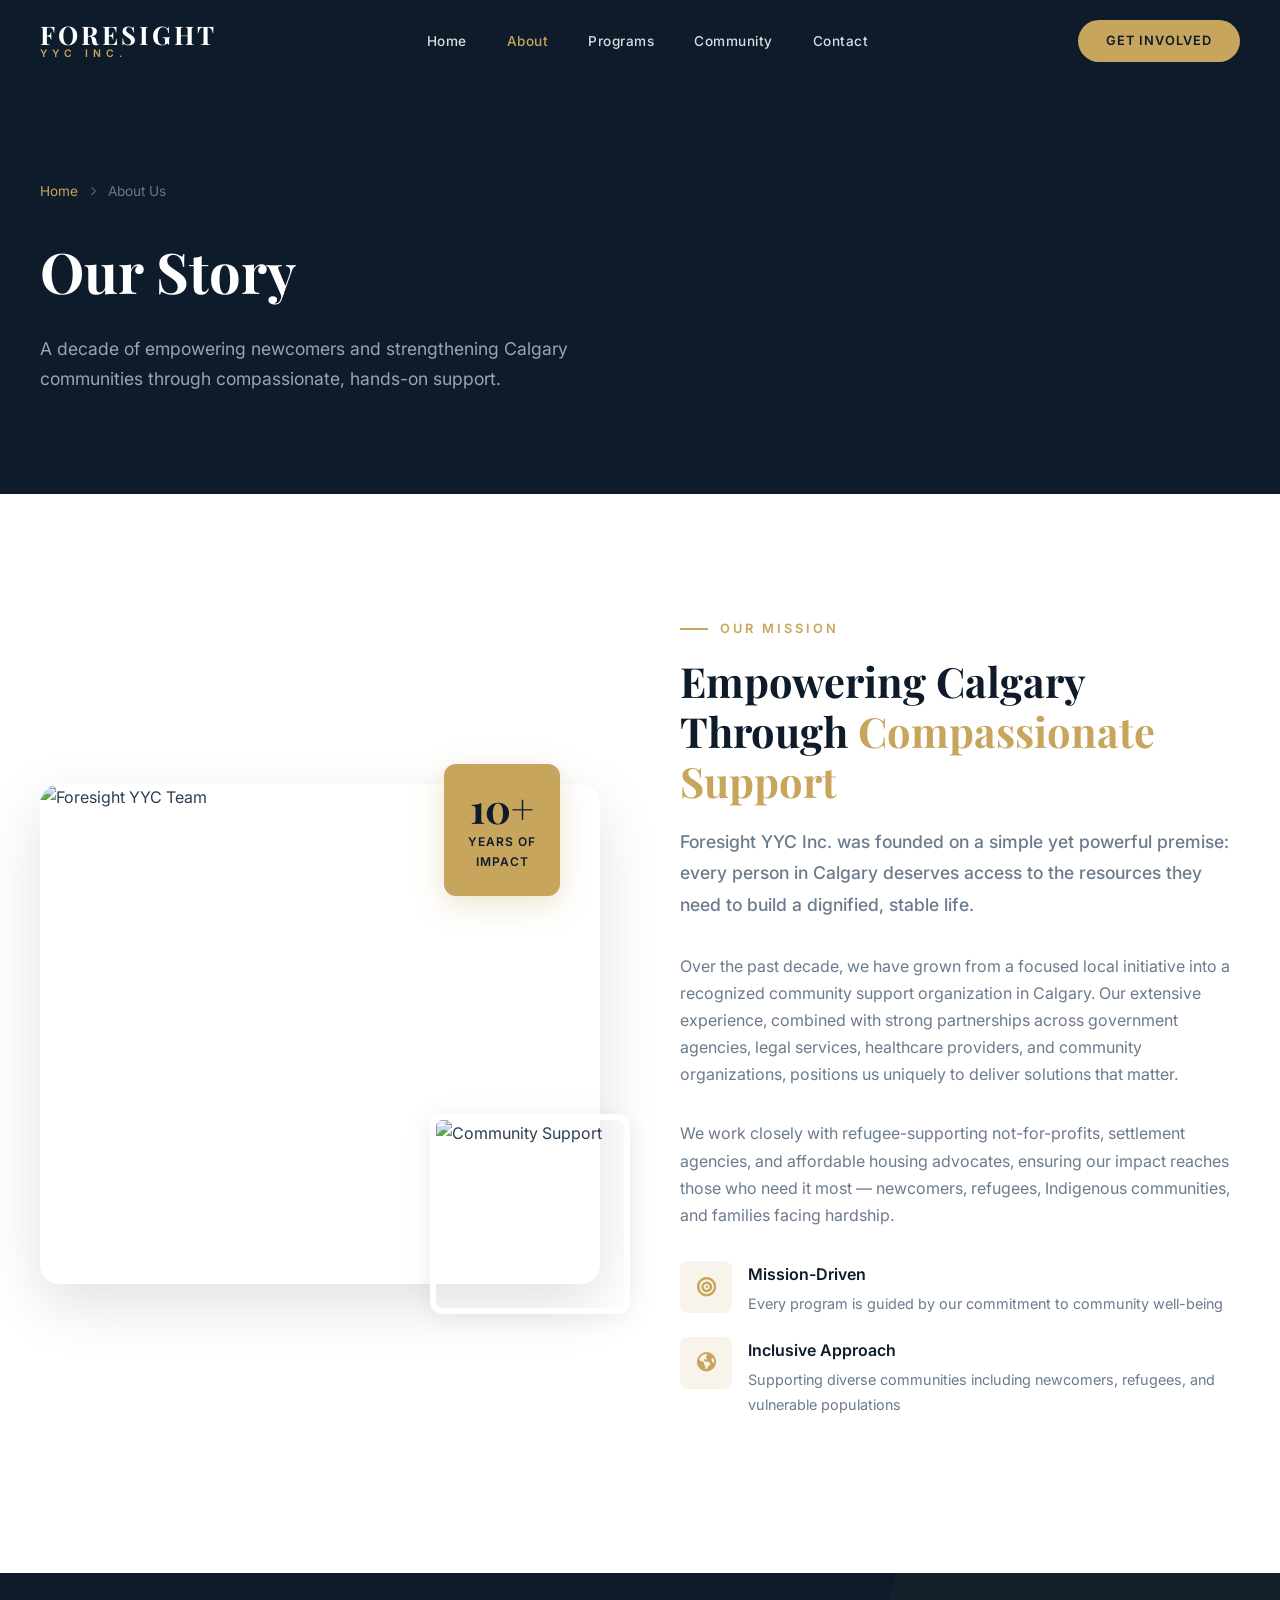
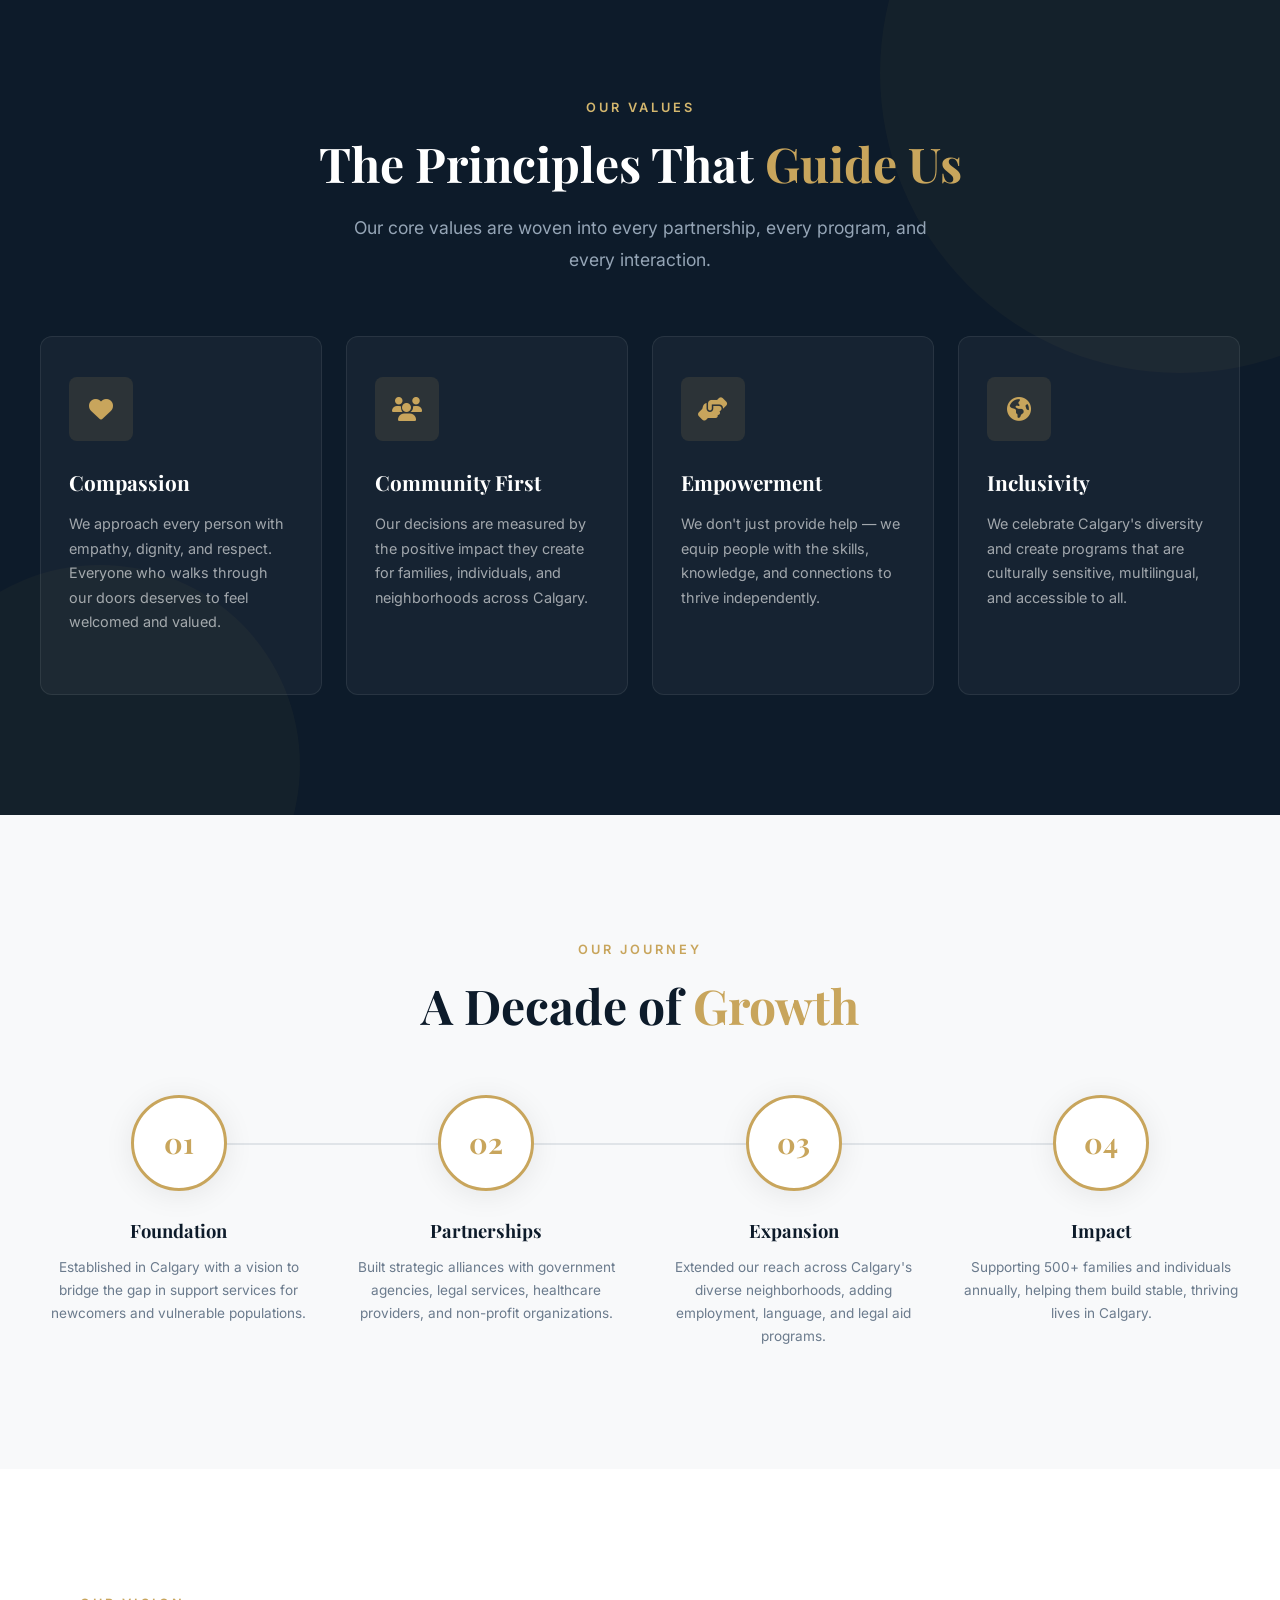
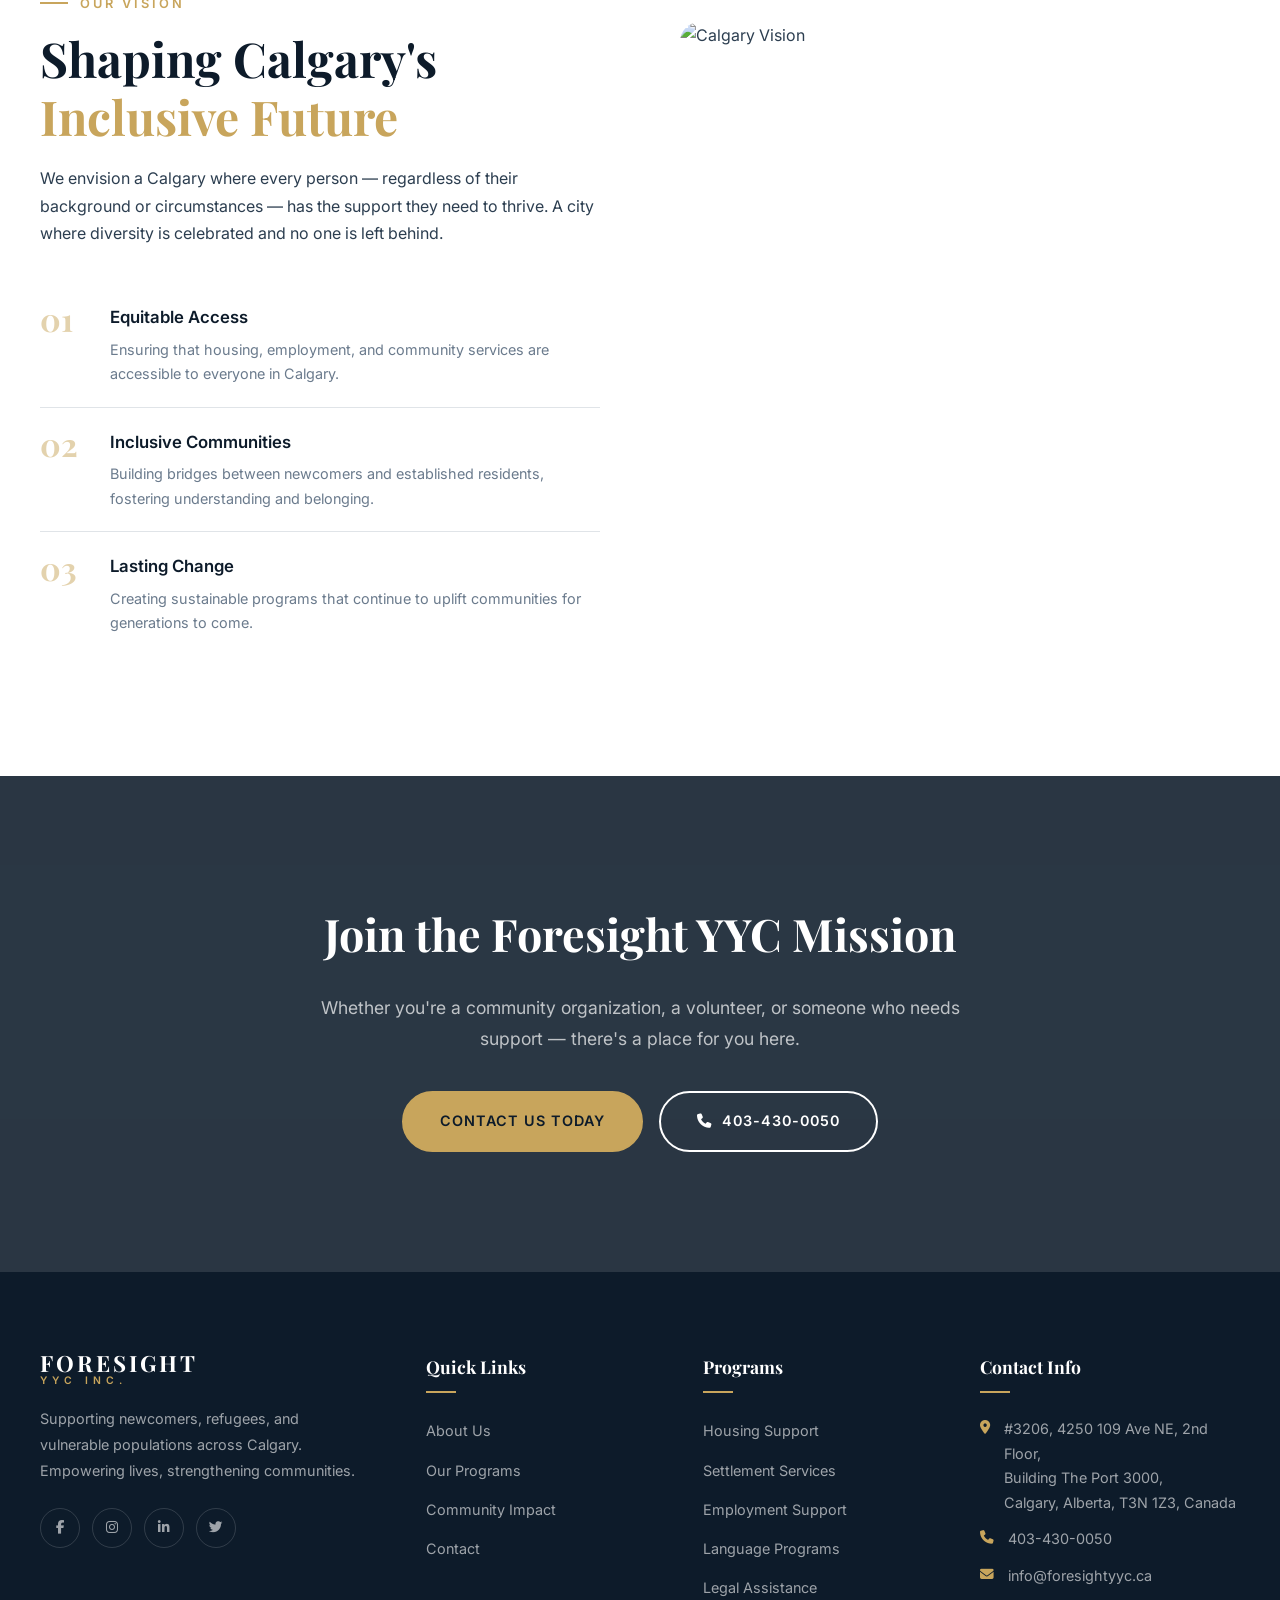
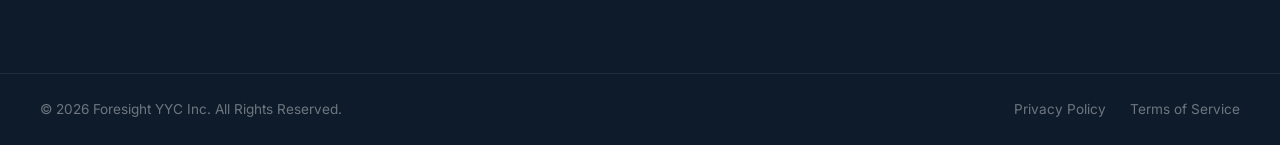
==== about.html @ cfb789c7 "Transform site from real estate to NGO supporting Calgary newcomers - Rewrite all page content to re" ====
<!DOCTYPE html>
<html lang="en">
<head>
    <meta charset="UTF-8">
    <meta name="viewport" content="width=device-width, initial-scale=1.0">
    <title>About Us | Foresight YYC Inc.</title>
    <link rel="stylesheet" href="css/style.css">
    <link rel="stylesheet" href="css/animations.css">
    <link href="https://fonts.googleapis.com/css2?family=Playfair+Display:wght@400;500;600;700&family=Inter:wght@300;400;500;600;700&family=Cormorant+Garamond:wght@400;500;600;700&display=swap" rel="stylesheet">
    <link rel="stylesheet" href="https://cdnjs.cloudflare.com/ajax/libs/font-awesome/6.5.1/css/all.min.css">
    <link rel="stylesheet" href="https://unpkg.com/aos@2.3.1/dist/aos.css">
</head>
<body>
    <div id="preloader">
        <div class="loader">
            <div class="loader-inner">
                <div class="loader-line"></div>
                <div class="loader-line"></div>
                <div class="loader-line"></div>
            </div>
            <span class="loader-text">FORESIGHT YYC</span>
        </div>
    </div>

    <nav class="navbar scrolled" id="navbar">
        <div class="nav-container">
            <a href="index.html" class="nav-logo">
                <span class="logo-text">FORESIGHT</span>
                <span class="logo-sub">YYC INC.</span>
            </a>
            <ul class="nav-menu" id="nav-menu">
                <li><a href="index.html" class="nav-link">Home</a></li>
                <li><a href="about.html" class="nav-link active">About</a></li>
                <li><a href="services.html" class="nav-link">Programs</a></li>
                <li><a href="community.html" class="nav-link">Community</a></li>
                <li><a href="contact.html" class="nav-link">Contact</a></li>
            </ul>
            <a href="contact.html" class="nav-cta">Get Involved</a>
            <div class="hamburger" id="hamburger">
                <span></span>
                <span></span>
                <span></span>
            </div>
        </div>
    </nav>

    <section class="page-header">
        <div class="container">
            <div class="page-header-content">
                <div class="breadcrumb" data-aos="fade-down">
                    <a href="index.html">Home</a>
                    <i class="fas fa-chevron-right"></i>
                    <span>About Us</span>
                </div>
                <h1 data-aos="fade-up">Our Story</h1>
                <p data-aos="fade-up" data-aos-delay="200">A decade of empowering newcomers and strengthening Calgary communities through compassionate, hands-on support.</p>
            </div>
        </div>
    </section>

    <!-- Mission -->
    <section class="section">
        <div class="container">
            <div class="about-grid">
                <div class="about-images" data-aos="fade-right">
                    <div class="about-img-main">
                        <img src="https://images.unsplash.com/photo-1529156069898-49953e39b3ac?w=800&q=80" alt="Foresight YYC Team">
                    </div>
                    <div class="about-img-accent">
                        <img src="https://images.unsplash.com/photo-1573497019940-1c28c88b4f3e?w=400&q=80" alt="Community Support">
                    </div>
                    <div class="about-experience-badge">
                        <span class="exp-number">10+</span>
                        <span class="exp-text">Years of<br>Impact</span>
                    </div>
                </div>
                <div class="about-content" data-aos="fade-left">
                    <span class="section-tag">Our Mission</span>
                    <h2 class="section-title">Empowering Calgary Through <span class="text-accent">Compassionate Support</span></h2>
                    <p class="about-lead">Foresight YYC Inc. was founded on a simple yet powerful premise: every person in Calgary deserves access to the resources they need to build a dignified, stable life.</p>
                    <p>Over the past decade, we have grown from a focused local initiative into a recognized community support organization in Calgary. Our extensive experience, combined with strong partnerships across government agencies, legal services, healthcare providers, and community organizations, positions us uniquely to deliver solutions that matter.</p>
                    <p>We work closely with refugee-supporting not-for-profits, settlement agencies, and affordable housing advocates, ensuring our impact reaches those who need it most — newcomers, refugees, Indigenous communities, and families facing hardship.</p>
                    <div class="about-features">
                        <div class="about-feature">
                            <div class="feature-icon"><i class="fas fa-bullseye"></i></div>
                            <div>
                                <h4>Mission-Driven</h4>
                                <p>Every program is guided by our commitment to community well-being</p>
                            </div>
                        </div>
                        <div class="about-feature">
                            <div class="feature-icon"><i class="fas fa-globe-americas"></i></div>
                            <div>
                                <h4>Inclusive Approach</h4>
                                <p>Supporting diverse communities including newcomers, refugees, and vulnerable populations</p>
                            </div>
                        </div>
                    </div>
                </div>
            </div>
        </div>
    </section>

    <!-- Values -->
    <section class="section dark-section">
        <div class="floating-shapes">
            <div class="shape shape-1"></div>
            <div class="shape shape-2"></div>
        </div>
        <div class="container">
            <div class="section-header center" data-aos="fade-up">
                <span class="section-tag light">Our Values</span>
                <h2 class="section-title light">The Principles That <span class="text-accent">Guide Us</span></h2>
                <p class="section-subtitle light">Our core values are woven into every partnership, every program, and every interaction.</p>
            </div>
            <div class="services-grid">
                <div class="service-card" data-aos="fade-up" data-aos-delay="100">
                    <div class="service-icon"><i class="fas fa-heart"></i></div>
                    <h3>Compassion</h3>
                    <p>We approach every person with empathy, dignity, and respect. Everyone who walks through our doors deserves to feel welcomed and valued.</p>
                </div>
                <div class="service-card" data-aos="fade-up" data-aos-delay="200">
                    <div class="service-icon"><i class="fas fa-users"></i></div>
                    <h3>Community First</h3>
                    <p>Our decisions are measured by the positive impact they create for families, individuals, and neighborhoods across Calgary.</p>
                </div>
                <div class="service-card" data-aos="fade-up" data-aos-delay="300">
                    <div class="service-icon"><i class="fas fa-hands-helping"></i></div>
                    <h3>Empowerment</h3>
                    <p>We don't just provide help — we equip people with the skills, knowledge, and connections to thrive independently.</p>
                </div>
                <div class="service-card" data-aos="fade-up" data-aos-delay="400">
                    <div class="service-icon"><i class="fas fa-globe-americas"></i></div>
                    <h3>Inclusivity</h3>
                    <p>We celebrate Calgary's diversity and create programs that are culturally sensitive, multilingual, and accessible to all.</p>
                </div>
            </div>
        </div>
    </section>

    <!-- Journey -->
    <section class="section" style="background: var(--light);">
        <div class="container">
            <div class="section-header center" data-aos="fade-up">
                <span class="section-tag">Our Journey</span>
                <h2 class="section-title">A Decade of <span class="text-accent">Growth</span></h2>
            </div>
            <div class="process-grid" data-aos="fade-up" data-aos-delay="200">
                <div class="process-step">
                    <div class="process-number">01</div>
                    <h3>Foundation</h3>
                    <p>Established in Calgary with a vision to bridge the gap in support services for newcomers and vulnerable populations.</p>
                </div>
                <div class="process-step">
                    <div class="process-number">02</div>
                    <h3>Partnerships</h3>
                    <p>Built strategic alliances with government agencies, legal services, healthcare providers, and non-profit organizations.</p>
                </div>
                <div class="process-step">
                    <div class="process-number">03</div>
                    <h3>Expansion</h3>
                    <p>Extended our reach across Calgary's diverse neighborhoods, adding employment, language, and legal aid programs.</p>
                </div>
                <div class="process-step">
                    <div class="process-number">04</div>
                    <h3>Impact</h3>
                    <p>Supporting 500+ families and individuals annually, helping them build stable, thriving lives in Calgary.</p>
                </div>
            </div>
        </div>
    </section>

    <!-- Vision -->
    <section class="section">
        <div class="container">
            <div class="why-us-grid">
                <div class="why-us-content" data-aos="fade-right">
                    <span class="section-tag">Our Vision</span>
                    <h2 class="section-title">Shaping Calgary's <span class="text-accent">Inclusive Future</span></h2>
                    <p>We envision a Calgary where every person — regardless of their background or circumstances — has the support they need to thrive. A city where diversity is celebrated and no one is left behind.</p>
                    <div class="why-us-list">
                        <div class="why-item">
                            <div class="why-number">01</div>
                            <div>
                                <h4>Equitable Access</h4>
                                <p>Ensuring that housing, employment, and community services are accessible to everyone in Calgary.</p>
                            </div>
                        </div>
                        <div class="why-item">
                            <div class="why-number">02</div>
                            <div>
                                <h4>Inclusive Communities</h4>
                                <p>Building bridges between newcomers and established residents, fostering understanding and belonging.</p>
                            </div>
                        </div>
                        <div class="why-item">
                            <div class="why-number">03</div>
                            <div>
                                <h4>Lasting Change</h4>
                                <p>Creating sustainable programs that continue to uplift communities for generations to come.</p>
                            </div>
                        </div>
                    </div>
                </div>
                <div class="why-us-image" data-aos="fade-left">
                    <img src="https://images.unsplash.com/photo-1582213782179-e0d53f98f2ca?w=800&q=80" alt="Calgary Vision">
                </div>
            </div>
        </div>
    </section>

    <!-- CTA -->
    <section class="section cta-section" style="background-image: url('https://images.unsplash.com/photo-1559027615-cd4628902d4a?w=1920&q=80')">
        <div class="cta-overlay"></div>
        <div class="container">
            <div class="cta-content" data-aos="zoom-in">
                <h2>Join the Foresight YYC Mission</h2>
                <p>Whether you're a community organization, a volunteer, or someone who needs support — there's a place for you here.</p>
                <div class="cta-buttons">
                    <a href="contact.html" class="btn btn-primary">Contact Us Today</a>
                    <a href="tel:4034300050" class="btn btn-outline light"><i class="fas fa-phone"></i> 403-430-0050</a>
                </div>
            </div>
        </div>
    </section>

    <!-- Footer -->
    <footer class="footer">
        <div class="footer-top">
            <div class="container">
                <div class="footer-grid">
                    <div class="footer-col footer-about">
                        <a href="index.html" class="footer-logo">
                            <span class="logo-text">FORESIGHT</span>
                            <span class="logo-sub">YYC INC.</span>
                        </a>
                        <p>Supporting newcomers, refugees, and vulnerable populations across Calgary. Empowering lives, strengthening communities.</p>
                        <div class="footer-social">
                            <a href="#"><i class="fab fa-facebook-f"></i></a>
                            <a href="#"><i class="fab fa-instagram"></i></a>
                            <a href="#"><i class="fab fa-linkedin-in"></i></a>
                            <a href="#"><i class="fab fa-twitter"></i></a>
                        </div>
                    </div>
                    <div class="footer-col">
                        <h4>Quick Links</h4>
                        <ul>
                            <li><a href="about.html">About Us</a></li>
                            <li><a href="services.html">Our Programs</a></li>
                            <li><a href="community.html">Community Impact</a></li>
                            <li><a href="contact.html">Contact</a></li>
                        </ul>
                    </div>
                    <div class="footer-col">
                        <h4>Programs</h4>
                        <ul>
                            <li><a href="services.html">Housing Support</a></li>
                            <li><a href="services.html">Settlement Services</a></li>
                            <li><a href="services.html">Employment Support</a></li>
                            <li><a href="services.html">Language Programs</a></li>
                            <li><a href="services.html">Legal Assistance</a></li>
                        </ul>
                    </div>
                    <div class="footer-col">
                        <h4>Contact Info</h4>
                        <ul class="footer-contact">
                            <li><i class="fas fa-map-marker-alt"></i><span>#3206, 4250 109 Ave NE, 2nd Floor,<br>Building The Port 3000,<br>Calgary, Alberta, T3N 1Z3, Canada</span></li>
                            <li><i class="fas fa-phone"></i><a href="tel:4034300050">403-430-0050</a></li>
                            <li><i class="fas fa-envelope"></i><a href="mailto:info@foresightyyc.ca">info@foresightyyc.ca</a></li>
                        </ul>
                    </div>
                </div>
            </div>
        </div>
        <div class="footer-bottom">
            <div class="container">
                <div class="footer-bottom-content">
                    <p>&copy; 2026 Foresight YYC Inc. All Rights Reserved.</p>
                    <div class="footer-bottom-links">
                        <a href="#">Privacy Policy</a>
                        <a href="#">Terms of Service</a>
                    </div>
                </div>
            </div>
        </div>
    </footer>

    <button class="back-to-top" id="backToTop"><i class="fas fa-chevron-up"></i></button>
    <script src="https://unpkg.com/aos@2.3.1/dist/aos.js"></script>
    <script src="js/main.js"></script>
</body>
</html>
---- css/style.css ----
/* ========================================
   FORESIGHT YYC INC. — Premium Stylesheet
   ======================================== */

/* --- CSS Variables --- */
:root {
    --primary: #1a3c5e;
    --primary-dark: #0f2a45;
    --primary-light: #2a5a8a;
    --accent: #c8a55c;
    --accent-light: #d4b76e;
    --accent-dark: #b08f44;
    --dark: #0d1b2a;
    --dark-2: #1b2d3e;
    --text: #2c3e50;
    --text-light: #6b7b8d;
    --text-lighter: #95a5b6;
    --light: #f8f9fa;
    --light-2: #eef1f4;
    --white: #ffffff;
    --border: #e0e4e8;
    --shadow: 0 4px 30px rgba(0, 0, 0, 0.08);
    --shadow-lg: 0 20px 60px rgba(0, 0, 0, 0.12);
    --shadow-accent: 0 8px 30px rgba(200, 165, 92, 0.3);
    --radius: 12px;
    --radius-sm: 8px;
    --radius-lg: 20px;
    --transition: all 0.4s cubic-bezier(0.25, 0.46, 0.45, 0.94);
    --font-heading: 'Playfair Display', Georgia, serif;
    --font-body: 'Inter', -apple-system, sans-serif;
    --font-accent: 'Cormorant Garamond', Georgia, serif;
}

/* --- Reset & Base --- */
*, *::before, *::after {
    margin: 0;
    padding: 0;
    box-sizing: border-box;
}

html {
    scroll-behavior: smooth;
    font-size: 16px;
}

body {
    font-family: var(--font-body);
    color: var(--text);
    line-height: 1.7;
    background: var(--white);
    overflow-x: hidden;
    -webkit-font-smoothing: antialiased;
}

a {
    text-decoration: none;
    color: inherit;
    transition: var(--transition);
}

img {
    max-width: 100%;
    height: auto;
    display: block;
}

ul { list-style: none; }

.container {
    max-width: 1240px;
    margin: 0 auto;
    padding: 0 20px;
}

.section {
    padding: 120px 0;
    position: relative;
}

.text-center { text-align: center; }
.mt-60 { margin-top: 60px; }

/* --- Preloader --- */
#preloader {
    position: fixed;
    top: 0;
    left: 0;
    width: 100%;
    height: 100%;
    background: var(--dark);
    z-index: 10000;
    display: flex;
    align-items: center;
    justify-content: center;
    transition: opacity 0.6s ease, visibility 0.6s ease;
}

#preloader.loaded {
    opacity: 0;
    visibility: hidden;
}

.loader {
    text-align: center;
}

.loader-inner {
    display: flex;
    gap: 8px;
    justify-content: center;
    margin-bottom: 24px;
}

.loader-line {
    width: 3px;
    height: 40px;
    background: var(--accent);
    animation: loaderPulse 1s ease-in-out infinite;
}

.loader-line:nth-child(2) { animation-delay: 0.15s; }
.loader-line:nth-child(3) { animation-delay: 0.3s; }

@keyframes loaderPulse {
    0%, 100% { transform: scaleY(0.4); opacity: 0.4; }
    50% { transform: scaleY(1); opacity: 1; }
}

.loader-text {
    display: block;
    color: var(--white);
    font-family: var(--font-heading);
    font-size: 1.2rem;
    letter-spacing: 6px;
    opacity: 0.8;
}

/* --- Typography --- */
.section-tag {
    display: inline-block;
    font-size: 0.8rem;
    font-weight: 600;
    letter-spacing: 3px;
    text-transform: uppercase;
    color: var(--accent);
    margin-bottom: 16px;
    position: relative;
    padding-left: 40px;
}

.section-tag::before {
    content: '';
    position: absolute;
    left: 0;
    top: 50%;
    width: 28px;
    height: 2px;
    background: var(--accent);
    transform: translateY(-50%);
}

.section-tag.light { color: var(--accent-light); }
.section-tag.light::before { background: var(--accent-light); }

.section-title {
    font-family: var(--font-heading);
    font-size: 3rem;
    font-weight: 700;
    line-height: 1.2;
    color: var(--dark);
    margin-bottom: 20px;
}

.section-title.light { color: var(--white); }

.text-accent {
    color: var(--accent);
}

.section-subtitle {
    font-size: 1.1rem;
    color: var(--text-light);
    max-width: 600px;
    line-height: 1.8;
}

.section-subtitle.light { color: var(--text-lighter); }

.section-header.center {
    text-align: center;
    margin-bottom: 60px;
}

.section-header.center .section-subtitle {
    margin: 0 auto;
}

.section-header.center .section-tag {
    padding-left: 0;
}

.section-header.center .section-tag::before {
    display: none;
}

/* --- Buttons --- */
.btn {
    display: inline-flex;
    align-items: center;
    gap: 10px;
    padding: 16px 36px;
    font-family: var(--font-body);
    font-size: 0.9rem;
    font-weight: 600;
    letter-spacing: 1px;
    text-transform: uppercase;
    border: 2px solid transparent;
    border-radius: 50px;
    cursor: pointer;
    transition: var(--transition);
    position: relative;
    overflow: hidden;
}

.btn-primary {
    background: var(--accent);
    color: var(--dark);
    border-color: var(--accent);
}

.btn-primary:hover {
    background: var(--accent-dark);
    border-color: var(--accent-dark);
    transform: translateY(-2px);
    box-shadow: var(--shadow-accent);
}

.btn-outline {
    background: transparent;
    color: var(--dark);
    border-color: var(--dark);
}

.btn-outline:hover {
    background: var(--dark);
    color: var(--white);
    transform: translateY(-2px);
}

.btn-outline.light {
    color: var(--white);
    border-color: var(--white);
}

.btn-outline.light:hover {
    background: var(--white);
    color: var(--dark);
}

.btn-small {
    padding: 10px 24px;
    font-size: 0.8rem;
}

/* --- Navbar --- */
.navbar {
    position: fixed;
    top: 0;
    left: 0;
    width: 100%;
    z-index: 1000;
    padding: 20px 0;
    transition: var(--transition);
}

.navbar.scrolled {
    background: rgba(255, 255, 255, 0.97);
    backdrop-filter: blur(20px);
    padding: 12px 0;
    box-shadow: 0 2px 40px rgba(0, 0, 0, 0.06);
}

.nav-container {
    max-width: 1240px;
    margin: 0 auto;
    padding: 0 20px;
    display: flex;
    align-items: center;
    justify-content: space-between;
}

.nav-logo {
    display: flex;
    flex-direction: column;
    line-height: 1;
}

.logo-text {
    font-family: var(--font-heading);
    font-size: 1.6rem;
    font-weight: 700;
    color: var(--white);
    letter-spacing: 3px;
    transition: var(--transition);
}

.logo-sub {
    font-family: var(--font-body);
    font-size: 0.65rem;
    font-weight: 600;
    letter-spacing: 5px;
    color: var(--accent);
    margin-top: 2px;
}

.navbar.scrolled .logo-text {
    color: var(--dark);
}

.nav-menu {
    display: flex;
    gap: 8px;
}

.nav-link {
    font-size: 0.85rem;
    font-weight: 500;
    color: rgba(255, 255, 255, 0.85);
    padding: 8px 16px;
    border-radius: 6px;
    transition: var(--transition);
    letter-spacing: 0.5px;
}

.nav-link:hover,
.nav-link.active {
    color: var(--accent);
}

.navbar.scrolled .nav-link {
    color: var(--text);
}

.navbar.scrolled .nav-link:hover,
.navbar.scrolled .nav-link.active {
    color: var(--accent);
}

.nav-cta {
    padding: 10px 28px;
    background: var(--accent);
    color: var(--dark);
    font-size: 0.8rem;
    font-weight: 600;
    letter-spacing: 1px;
    text-transform: uppercase;
    border-radius: 50px;
    transition: var(--transition);
}

.nav-cta:hover {
    background: var(--accent-dark);
    transform: translateY(-2px);
    box-shadow: var(--shadow-accent);
}

.hamburger {
    display: none;
    flex-direction: column;
    gap: 6px;
    cursor: pointer;
    padding: 4px;
}

.hamburger span {
    width: 28px;
    height: 2px;
    background: var(--white);
    transition: var(--transition);
}

.navbar.scrolled .hamburger span {
    background: var(--dark);
}

.hamburger.active span:nth-child(1) {
    transform: rotate(45deg) translate(6px, 6px);
}

.hamburger.active span:nth-child(2) {
    opacity: 0;
}

.hamburger.active span:nth-child(3) {
    transform: rotate(-45deg) translate(6px, -6px);
}

/* --- Hero --- */
.hero {
    position: relative;
    height: 100vh;
    min-height: 700px;
    display: flex;
    align-items: center;
    overflow: hidden;
}

.hero-slider {
    position: absolute;
    top: 0;
    left: 0;
    width: 100%;
    height: 100%;
}

.hero-slide {
    position: absolute;
    top: 0;
    left: 0;
    width: 100%;
    height: 100%;
    background-size: cover;
    background-position: center;
    opacity: 0;
    transition: opacity 1.2s ease;
    transform: scale(1.05);
}

.hero-slide.active {
    opacity: 1;
    animation: heroZoom 8s ease forwards;
}

@keyframes heroZoom {
    from { transform: scale(1.05); }
    to { transform: scale(1); }
}

.hero-overlay {
    position: absolute;
    top: 0;
    left: 0;
    width: 100%;
    height: 100%;
    background: linear-gradient(
        135deg,
        rgba(13, 27, 42, 0.85) 0%,
        rgba(26, 60, 94, 0.7) 50%,
        rgba(13, 27, 42, 0.8) 100%
    );
}

.hero-content {
    position: relative;
    z-index: 10;
    max-width: 1240px;
    margin: 0 auto;
    padding: 0 20px;
    padding-top: 80px;
    width: 100%;
}

.hero-badge {
    display: inline-block;
    padding: 8px 24px;
    border: 1px solid rgba(200, 165, 92, 0.4);
    border-radius: 50px;
    color: var(--accent);
    font-size: 0.8rem;
    font-weight: 500;
    letter-spacing: 2px;
    text-transform: uppercase;
    margin-bottom: 28px;
    backdrop-filter: blur(10px);
    background: rgba(200, 165, 92, 0.08);
    max-width: 100%;
    box-sizing: border-box;
    text-align: center;
    line-height: 1.6;
}

.hero h1 {
    font-family: var(--font-heading);
    font-size: 4.5rem;
    font-weight: 700;
    color: var(--white);
    line-height: 1.1;
    margin-bottom: 24px;
    max-width: 700px;
}

.hero-subtitle {
    font-size: 1.15rem;
    color: rgba(255, 255, 255, 0.75);
    max-width: 580px;
    line-height: 1.8;
    margin-bottom: 40px;
}

.hero-cta {
    display: flex;
    gap: 16px;
    margin-bottom: 60px;
}

.hero-stats {
    display: flex;
    gap: 40px;
    align-items: center;
    padding-top: 40px;
    border-top: 1px solid rgba(255, 255, 255, 0.1);
}

.stat-item {
    text-align: left;
}

.stat-number {
    font-family: var(--font-heading);
    font-size: 2.8rem;
    font-weight: 700;
    color: var(--accent);
    line-height: 1;
}

.stat-suffix {
    font-family: var(--font-heading);
    font-size: 2rem;
    color: var(--accent);
}

.stat-label {
    display: block;
    font-size: 0.8rem;
    color: rgba(255, 255, 255, 0.6);
    text-transform: uppercase;
    letter-spacing: 1.5px;
    margin-top: 8px;
}

.stat-divider {
    width: 1px;
    height: 50px;
    background: rgba(255, 255, 255, 0.15);
}

.hero-scroll {
    position: absolute;
    bottom: 40px;
    left: 50%;
    transform: translateX(-50%);
    z-index: 10;
    text-align: center;
    color: rgba(255, 255, 255, 0.5);
    font-size: 0.7rem;
    letter-spacing: 3px;
    text-transform: uppercase;
}

.scroll-line {
    width: 1px;
    height: 40px;
    background: rgba(255, 255, 255, 0.3);
    margin: 12px auto 0;
    position: relative;
    overflow: hidden;
}

.scroll-line::after {
    content: '';
    position: absolute;
    top: -100%;
    left: 0;
    width: 100%;
    height: 100%;
    background: var(--accent);
    animation: scrollDown 2s ease-in-out infinite;
}

@keyframes scrollDown {
    0% { top: -100%; }
    100% { top: 100%; }
}

.slider-controls {
    position: absolute;
    bottom: 40px;
    right: 40px;
    z-index: 10;
    display: flex;
    align-items: center;
    gap: 16px;
}

.slider-btn {
    width: 44px;
    height: 44px;
    border-radius: 50%;
    border: 1px solid rgba(255, 255, 255, 0.3);
    background: rgba(255, 255, 255, 0.05);
    color: var(--white);
    cursor: pointer;
    display: flex;
    align-items: center;
    justify-content: center;
    transition: var(--transition);
    font-size: 0.9rem;
    backdrop-filter: blur(10px);
}

.slider-btn:hover {
    background: var(--accent);
    border-color: var(--accent);
    color: var(--dark);
}

.slider-dots {
    display: flex;
    gap: 8px;
}

.slider-dot {
    width: 8px;
    height: 8px;
    border-radius: 50%;
    background: rgba(255, 255, 255, 0.3);
    cursor: pointer;
    transition: var(--transition);
}

.slider-dot.active {
    background: var(--accent);
    width: 28px;
    border-radius: 4px;
}

/* --- About Preview --- */
.about-preview {
    background: var(--light);
}

.about-grid {
    display: grid;
    grid-template-columns: 1fr 1fr;
    gap: 80px;
    align-items: center;
}

.about-images {
    position: relative;
}

.about-img-main {
    border-radius: var(--radius-lg);
    position: relative;
    overflow: hidden;
    box-shadow: var(--shadow-lg);
}

.about-img-main img {
    width: 100%;
    height: 500px;
    object-fit: cover;
    transition: transform 0.8s ease;
}

.about-img-main:hover img {
    transform: scale(1.03);
}

.about-img-accent {
    position: absolute;
    bottom: -30px;
    right: -30px;
    width: 200px;
    height: 200px;
    border-radius: var(--radius);
    overflow: hidden;
    border: 6px solid var(--white);
    box-shadow: var(--shadow);
}

.about-img-accent img {
    width: 100%;
    height: 100%;
    object-fit: cover;
}

.about-experience-badge {
    position: absolute;
    top: -20px;
    right: 40px;
    background: var(--accent);
    color: var(--dark);
    padding: 24px;
    border-radius: var(--radius);
    text-align: center;
    box-shadow: var(--shadow-accent);
}

.exp-number {
    display: block;
    font-family: var(--font-heading);
    font-size: 2.5rem;
    font-weight: 700;
    line-height: 1;
}

.exp-text {
    display: block;
    font-size: 0.75rem;
    font-weight: 600;
    text-transform: uppercase;
    letter-spacing: 1px;
    margin-top: 4px;
}

.about-content .section-title {
    font-size: 2.6rem;
}

.about-lead {
    font-size: 1.1rem;
    color: var(--text);
    margin-bottom: 16px;
    line-height: 1.8;
    font-weight: 500;
}

.about-content p {
    color: var(--text-light);
    margin-bottom: 32px;
}

.about-features {
    display: flex;
    flex-direction: column;
    gap: 20px;
    margin-bottom: 36px;
}

.about-feature {
    display: flex;
    gap: 16px;
    align-items: flex-start;
}

.feature-icon {
    width: 52px;
    height: 52px;
    border-radius: var(--radius-sm);
    background: rgba(200, 165, 92, 0.12);
    color: var(--accent);
    display: flex;
    align-items: center;
    justify-content: center;
    font-size: 1.2rem;
    flex-shrink: 0;
}

.about-feature h4 {
    font-size: 1rem;
    font-weight: 600;
    color: var(--dark);
    margin-bottom: 4px;
}

.about-feature p {
    font-size: 0.9rem;
    margin-bottom: 0 !important;
}

/* --- Dark Section --- */
.dark-section {
    background: var(--dark);
    position: relative;
    overflow: hidden;
}

.floating-shapes {
    position: absolute;
    top: 0;
    left: 0;
    width: 100%;
    height: 100%;
    pointer-events: none;
}

.shape {
    position: absolute;
    border-radius: 50%;
    opacity: 0.04;
    background: var(--accent);
}

.shape-1 { width: 600px; height: 600px; top: -200px; right: -200px; }
.shape-2 { width: 400px; height: 400px; bottom: -150px; left: -100px; }
.shape-3 { width: 200px; height: 200px; top: 40%; left: 60%; }

/* --- Services --- */
.services-grid {
    display: grid;
    grid-template-columns: repeat(4, 1fr);
    gap: 24px;
}

.service-card {
    background: rgba(255, 255, 255, 0.04);
    border: 1px solid rgba(255, 255, 255, 0.08);
    border-radius: var(--radius);
    padding: 40px 28px;
    transition: var(--transition);
    position: relative;
    overflow: hidden;
}

.service-card::before {
    content: '';
    position: absolute;
    top: 0;
    left: 0;
    width: 100%;
    height: 3px;
    background: var(--accent);
    transform: scaleX(0);
    transition: transform 0.5s ease;
}

.service-card:hover {
    background: rgba(255, 255, 255, 0.08);
    transform: translateY(-8px);
    border-color: rgba(200, 165, 92, 0.2);
}

.service-card:hover::before {
    transform: scaleX(1);
}

.service-icon {
    width: 64px;
    height: 64px;
    border-radius: var(--radius-sm);
    background: rgba(200, 165, 92, 0.12);
    color: var(--accent);
    display: flex;
    align-items: center;
    justify-content: center;
    font-size: 1.5rem;
    margin-bottom: 24px;
}

.service-card h3 {
    font-family: var(--font-heading);
    font-size: 1.3rem;
    color: var(--white);
    margin-bottom: 12px;
}

.service-card p {
    font-size: 0.9rem;
    color: rgba(255, 255, 255, 0.6);
    line-height: 1.7;
    margin-bottom: 20px;
}

.service-link {
    font-size: 0.85rem;
    font-weight: 600;
    color: var(--accent);
    letter-spacing: 0.5px;
    display: inline-flex;
    align-items: center;
    gap: 8px;
}

.service-link:hover {
    color: var(--accent-light);
    gap: 12px;
}

/* --- Properties --- */
.properties-grid {
    display: grid;
    grid-template-columns: repeat(3, 1fr);
    gap: 30px;
}

.property-card {
    background: var(--white);
    border-radius: var(--radius);
    overflow: hidden;
    box-shadow: var(--shadow);
    transition: var(--transition);
}

.property-card:hover {
    transform: translateY(-8px);
    box-shadow: var(--shadow-lg);
}

.property-image {
    position: relative;
    height: 280px;
    overflow: hidden;
}

.property-image img {
    width: 100%;
    height: 100%;
    object-fit: cover;
    transition: transform 0.6s ease;
}

.property-card:hover .property-image img {
    transform: scale(1.08);
}

.property-badge {
    position: absolute;
    top: 16px;
    left: 16px;
    padding: 6px 16px;
    background: var(--accent);
    color: var(--dark);
    font-size: 0.7rem;
    font-weight: 700;
    letter-spacing: 1px;
    text-transform: uppercase;
    border-radius: 50px;
}

.property-badge.sale {
    background: var(--primary);
    color: var(--white);
}

.property-overlay {
    position: absolute;
    top: 0;
    left: 0;
    width: 100%;
    height: 100%;
    background: rgba(13, 27, 42, 0.5);
    display: flex;
    align-items: center;
    justify-content: center;
    opacity: 0;
    transition: var(--transition);
}

.property-card:hover .property-overlay {
    opacity: 1;
}

.property-info {
    padding: 28px;
}

.property-location {
    font-size: 0.8rem;
    color: var(--text-light);
    margin-bottom: 8px;
    display: flex;
    align-items: center;
    gap: 6px;
}

.property-location i {
    color: var(--accent);
    font-size: 0.75rem;
}

.property-info h3 {
    font-family: var(--font-heading);
    font-size: 1.3rem;
    color: var(--dark);
    margin-bottom: 8px;
}

.property-price {
    font-size: 1.1rem;
    font-weight: 700;
    color: var(--primary);
    margin-bottom: 16px;
}

.property-features {
    display: flex;
    gap: 16px;
    padding-top: 16px;
    border-top: 1px solid var(--border);
}

.property-features span {
    font-size: 0.8rem;
    color: var(--text-light);
    display: flex;
    align-items: center;
    gap: 6px;
}

.property-features i {
    color: var(--accent);
    font-size: 0.75rem;
}

/* --- Why Us --- */
.why-us-grid {
    display: grid;
    grid-template-columns: 1fr 1fr;
    gap: 80px;
    align-items: center;
}

.why-us-list {
    margin-top: 36px;
}

.why-item {
    display: flex;
    gap: 20px;
    align-items: flex-start;
    padding: 20px 0;
    border-bottom: 1px solid var(--border);
}

.why-item:last-child {
    border-bottom: none;
}

.why-number {
    font-family: var(--font-heading);
    font-size: 2rem;
    font-weight: 700;
    color: var(--accent);
    opacity: 0.5;
    line-height: 1;
    min-width: 50px;
}

.why-item h4 {
    font-size: 1.05rem;
    font-weight: 600;
    color: var(--dark);
    margin-bottom: 6px;
}

.why-item p {
    font-size: 0.9rem;
    color: var(--text-light);
}

.why-us-image {
    position: relative;
}

.why-us-image > img {
    width: 100%;
    height: 600px;
    object-fit: cover;
    border-radius: var(--radius-lg);
}

.why-us-cta-card {
    position: absolute;
    bottom: -40px;
    left: -40px;
    background: var(--primary);
    color: var(--white);
    padding: 36px;
    border-radius: var(--radius);
    max-width: 320px;
    box-shadow: var(--shadow-lg);
}

.why-us-cta-card h3 {
    font-family: var(--font-heading);
    font-size: 1.3rem;
    margin-bottom: 12px;
}

.why-us-cta-card p {
    font-size: 0.9rem;
    color: rgba(255, 255, 255, 0.7);
    margin-bottom: 20px;
}

/* --- Testimonials --- */
.testimonial-slider {
    position: relative;
    overflow: hidden;
}

.testimonial-track {
    display: flex;
    gap: 30px;
    transition: transform 0.6s ease;
}

.testimonial-card {
    min-width: calc(33.333% - 20px);
    flex-shrink: 0;
    background: rgba(255, 255, 255, 0.05);
    border: 1px solid rgba(255, 255, 255, 0.08);
    border-radius: var(--radius);
    padding: 40px;
}

.testimonial-stars {
    display: flex;
    gap: 4px;
    color: var(--accent);
    margin-bottom: 20px;
    font-size: 0.9rem;
}

.testimonial-card > p {
    font-size: 1rem;
    color: rgba(255, 255, 255, 0.75);
    line-height: 1.8;
    margin-bottom: 28px;
    font-style: italic;
    font-family: var(--font-accent);
    font-size: 1.1rem;
}

.testimonial-author {
    display: flex;
    align-items: center;
    gap: 14px;
}

.author-avatar {
    width: 48px;
    height: 48px;
    border-radius: 50%;
    background: var(--accent);
    color: var(--dark);
    display: flex;
    align-items: center;
    justify-content: center;
    font-weight: 700;
    font-size: 0.85rem;
}

.testimonial-author h4 {
    color: var(--white);
    font-size: 0.95rem;
    font-weight: 600;
}

.testimonial-author span {
    font-size: 0.8rem;
    color: rgba(255, 255, 255, 0.5);
}

.testimonial-nav {
    display: flex;
    justify-content: center;
    gap: 12px;
    margin-top: 40px;
}

.test-nav-btn {
    width: 48px;
    height: 48px;
    border-radius: 50%;
    border: 1px solid rgba(255, 255, 255, 0.2);
    background: transparent;
    color: var(--white);
    cursor: pointer;
    display: flex;
    align-items: center;
    justify-content: center;
    transition: var(--transition);
}

.test-nav-btn:hover {
    background: var(--accent);
    border-color: var(--accent);
    color: var(--dark);
}

/* --- Partners --- */
.partners-grid {
    display: grid;
    grid-template-columns: repeat(6, 1fr);
    gap: 24px;
}

.partner-item {
    text-align: center;
    padding: 40px 20px;
    background: var(--light);
    border-radius: var(--radius);
    transition: var(--transition);
}

.partner-item:hover {
    background: var(--white);
    box-shadow: var(--shadow);
    transform: translateY(-4px);
}

.partner-item i {
    font-size: 2rem;
    color: var(--primary);
    margin-bottom: 12px;
    display: block;
}

.partner-item span {
    font-size: 0.8rem;
    font-weight: 600;
    color: var(--text);
    letter-spacing: 0.5px;
}

/* --- CTA Section --- */
.cta-section {
    background-size: cover;
    background-position: center;
    background-attachment: fixed;
    position: relative;
}

.cta-overlay {
    position: absolute;
    top: 0;
    left: 0;
    width: 100%;
    height: 100%;
    background: rgba(13, 27, 42, 0.88);
}

.cta-content {
    position: relative;
    text-align: center;
    max-width: 700px;
    margin: 0 auto;
}

.cta-content h2 {
    font-family: var(--font-heading);
    font-size: 2.8rem;
    color: var(--white);
    margin-bottom: 20px;
}

.cta-content p {
    font-size: 1.1rem;
    color: rgba(255, 255, 255, 0.7);
    margin-bottom: 36px;
    line-height: 1.8;
}

.cta-buttons {
    display: flex;
    gap: 16px;
    justify-content: center;
}

/* --- Footer --- */
.footer {
    background: var(--dark);
}

.footer-top {
    padding: 80px 0 60px;
}

.footer-grid {
    display: grid;
    grid-template-columns: 1.5fr 1fr 1fr 1.2fr;
    gap: 60px;
}

.footer-logo {
    display: flex;
    flex-direction: column;
    line-height: 1;
    margin-bottom: 20px;
}

.footer-logo .logo-text {
    font-size: 1.4rem;
    color: var(--white);
}

.footer-about p {
    font-size: 0.9rem;
    color: rgba(255, 255, 255, 0.6);
    line-height: 1.8;
    margin-bottom: 24px;
}

.footer-social {
    display: flex;
    gap: 12px;
}

.footer-social a {
    width: 40px;
    height: 40px;
    border-radius: 50%;
    border: 1px solid rgba(255, 255, 255, 0.15);
    display: flex;
    align-items: center;
    justify-content: center;
    color: rgba(255, 255, 255, 0.6);
    font-size: 0.85rem;
    transition: var(--transition);
}

.footer-social a:hover {
    background: var(--accent);
    border-color: var(--accent);
    color: var(--dark);
}

.footer-col h4 {
    font-family: var(--font-heading);
    font-size: 1.1rem;
    color: var(--white);
    margin-bottom: 24px;
    position: relative;
    padding-bottom: 12px;
}

.footer-col h4::after {
    content: '';
    position: absolute;
    bottom: 0;
    left: 0;
    width: 30px;
    height: 2px;
    background: var(--accent);
}

.footer-col ul li {
    margin-bottom: 12px;
}

.footer-col ul li a {
    font-size: 0.9rem;
    color: rgba(255, 255, 255, 0.6);
    transition: var(--transition);
}

.footer-col ul li a:hover {
    color: var(--accent);
    padding-left: 6px;
}

.footer-contact li {
    display: flex;
    gap: 14px;
    align-items: flex-start;
}

.footer-contact i {
    color: var(--accent);
    margin-top: 4px;
    font-size: 0.85rem;
}

.footer-contact span,
.footer-contact a {
    font-size: 0.9rem;
    color: rgba(255, 255, 255, 0.6);
}

.footer-bottom {
    border-top: 1px solid rgba(255, 255, 255, 0.08);
    padding: 24px 0;
}

.footer-bottom-content {
    display: flex;
    justify-content: space-between;
    align-items: center;
}

.footer-bottom p {
    font-size: 0.85rem;
    color: rgba(255, 255, 255, 0.4);
}

.footer-bottom-links {
    display: flex;
    gap: 24px;
}

.footer-bottom-links a {
    font-size: 0.85rem;
    color: rgba(255, 255, 255, 0.4);
}

.footer-bottom-links a:hover {
    color: var(--accent);
}

/* --- Back to Top --- */
.back-to-top {
    position: fixed;
    bottom: 30px;
    right: 30px;
    width: 50px;
    height: 50px;
    border-radius: 50%;
    background: var(--accent);
    color: var(--dark);
    border: none;
    cursor: pointer;
    display: flex;
    align-items: center;
    justify-content: center;
    font-size: 1rem;
    opacity: 0;
    visibility: hidden;
    transform: translateY(20px);
    transition: var(--transition);
    box-shadow: var(--shadow-accent);
    z-index: 100;
}

.back-to-top.visible {
    opacity: 1;
    visibility: visible;
    transform: translateY(0);
}

.back-to-top:hover {
    background: var(--accent-dark);
    transform: translateY(-4px);
}

/* --- Page Header (for inner pages) --- */
.page-header {
    background: var(--dark);
    padding: 180px 0 100px;
    position: relative;
    overflow: hidden;
}

.page-header::before {
    content: '';
    position: absolute;
    top: 0;
    left: 0;
    width: 100%;
    height: 100%;
    background: url('https://images.unsplash.com/photo-1486406146926-c627a92ad1ab?w=1920&q=80') center/cover;
    opacity: 0.15;
}

.page-header-content {
    position: relative;
    z-index: 2;
}

.page-header h1 {
    font-family: var(--font-heading);
    font-size: 3.5rem;
    color: var(--white);
    margin-bottom: 16px;
}

.page-header p {
    font-size: 1.1rem;
    color: rgba(255, 255, 255, 0.6);
    max-width: 560px;
}

.breadcrumb {
    display: flex;
    gap: 12px;
    align-items: center;
    margin-bottom: 20px;
    font-size: 0.85rem;
}

.breadcrumb a {
    color: var(--accent);
}

.breadcrumb span {
    color: rgba(255, 255, 255, 0.4);
}

.breadcrumb i {
    font-size: 0.6rem;
    color: rgba(255, 255, 255, 0.3);
}

/* --- Contact Form --- */
.contact-grid {
    display: grid;
    grid-template-columns: 1fr 1.2fr;
    gap: 60px;
}

.contact-info-card {
    background: var(--primary);
    border-radius: var(--radius-lg);
    padding: 48px;
    color: var(--white);
    position: relative;
    overflow: hidden;
}

.contact-info-card::before {
    content: '';
    position: absolute;
    top: -50%;
    right: -50%;
    width: 100%;
    height: 100%;
    background: radial-gradient(circle, rgba(200, 165, 92, 0.1), transparent);
}

.contact-info-card h3 {
    font-family: var(--font-heading);
    font-size: 1.6rem;
    margin-bottom: 12px;
    position: relative;
}

.contact-info-card > p {
    font-size: 0.95rem;
    color: rgba(255, 255, 255, 0.65);
    margin-bottom: 36px;
    line-height: 1.7;
    position: relative;
}

.contact-info-list {
    position: relative;
}

.contact-info-item {
    display: flex;
    gap: 20px;
    align-items: flex-start;
    padding: 20px 0;
    border-bottom: 1px solid rgba(255, 255, 255, 0.1);
}

.contact-info-item:last-child {
    border-bottom: none;
}

.contact-info-icon {
    width: 48px;
    height: 48px;
    border-radius: var(--radius-sm);
    background: rgba(200, 165, 92, 0.15);
    color: var(--accent);
    display: flex;
    align-items: center;
    justify-content: center;
    font-size: 1.1rem;
    flex-shrink: 0;
}

.contact-info-item h4 {
    font-size: 0.95rem;
    margin-bottom: 4px;
}

.contact-info-item p,
.contact-info-item a {
    font-size: 0.9rem;
    color: rgba(255, 255, 255, 0.6);
}

.contact-info-item a:hover {
    color: var(--accent);
}

.contact-form {
    background: var(--white);
    border-radius: var(--radius-lg);
    padding: 48px;
    box-shadow: var(--shadow-lg);
}

.contact-form h3 {
    font-family: var(--font-heading);
    font-size: 1.6rem;
    color: var(--dark);
    margin-bottom: 8px;
}

.contact-form > p {
    color: var(--text-light);
    font-size: 0.95rem;
    margin-bottom: 32px;
}

.form-row {
    display: grid;
    grid-template-columns: 1fr 1fr;
    gap: 20px;
}

.form-group {
    margin-bottom: 20px;
}

.form-group label {
    display: block;
    font-size: 0.85rem;
    font-weight: 600;
    color: var(--dark);
    margin-bottom: 8px;
}

.form-group input,
.form-group textarea,
.form-group select {
    width: 100%;
    padding: 14px 18px;
    border: 1px solid var(--border);
    border-radius: var(--radius-sm);
    font-family: var(--font-body);
    font-size: 0.9rem;
    color: var(--text);
    transition: var(--transition);
    background: var(--light);
}

.form-group input:focus,
.form-group textarea:focus,
.form-group select:focus {
    outline: none;
    border-color: var(--accent);
    background: var(--white);
    box-shadow: 0 0 0 3px rgba(200, 165, 92, 0.1);
}

.form-group textarea {
    height: 140px;
    resize: vertical;
}

/* --- Community Page --- */
.impact-grid {
    display: grid;
    grid-template-columns: repeat(3, 1fr);
    gap: 30px;
}

.impact-card {
    background: var(--white);
    border-radius: var(--radius);
    overflow: hidden;
    box-shadow: var(--shadow);
    transition: var(--transition);
}

.impact-card:hover {
    transform: translateY(-6px);
    box-shadow: var(--shadow-lg);
}

.impact-image {
    height: 240px;
    overflow: hidden;
}

.impact-image img {
    width: 100%;
    height: 100%;
    object-fit: cover;
    transition: transform 0.6s ease;
}

.impact-card:hover .impact-image img {
    transform: scale(1.05);
}

.impact-content {
    padding: 28px;
}

.impact-tag {
    display: inline-block;
    padding: 4px 12px;
    background: rgba(200, 165, 92, 0.1);
    color: var(--accent-dark);
    font-size: 0.7rem;
    font-weight: 600;
    letter-spacing: 1px;
    text-transform: uppercase;
    border-radius: 50px;
    margin-bottom: 12px;
}

.impact-content h3 {
    font-family: var(--font-heading);
    font-size: 1.2rem;
    color: var(--dark);
    margin-bottom: 10px;
}

.impact-content p {
    font-size: 0.9rem;
    color: var(--text-light);
    line-height: 1.7;
}

/* --- Counter Section --- */
.counter-section {
    background: var(--primary);
    padding: 80px 0;
}

.counter-grid {
    display: grid;
    grid-template-columns: repeat(4, 1fr);
    gap: 40px;
    text-align: center;
}

.counter-item .counter-number {
    font-family: var(--font-heading);
    font-size: 3rem;
    font-weight: 700;
    color: var(--accent);
    line-height: 1;
}

.counter-item .counter-label {
    font-size: 0.85rem;
    color: rgba(255, 255, 255, 0.6);
    margin-top: 8px;
    text-transform: uppercase;
    letter-spacing: 1.5px;
}

/* --- Process Section --- */
.process-grid {
    display: grid;
    grid-template-columns: repeat(4, 1fr);
    gap: 30px;
    position: relative;
}

.process-grid::before {
    content: '';
    position: absolute;
    top: 48px;
    left: 12%;
    width: 76%;
    height: 2px;
    background: var(--border);
    z-index: 0;
}

.process-step {
    text-align: center;
    position: relative;
    z-index: 1;
}

.process-number {
    width: 96px;
    height: 96px;
    border-radius: 50%;
    background: var(--white);
    border: 3px solid var(--accent);
    display: flex;
    align-items: center;
    justify-content: center;
    font-family: var(--font-heading);
    font-size: 1.8rem;
    font-weight: 700;
    color: var(--accent);
    margin: 0 auto 24px;
    box-shadow: var(--shadow);
}

.process-step h3 {
    font-family: var(--font-heading);
    font-size: 1.15rem;
    color: var(--dark);
    margin-bottom: 10px;
}

.process-step p {
    font-size: 0.85rem;
    color: var(--text-light);
    line-height: 1.7;
}

/* --- Map Section --- */
.map-section {
    height: 450px;
    position: relative;
}

.map-section iframe {
    width: 100%;
    height: 100%;
    border: 0;
    filter: grayscale(30%);
}

/* --- Responsive --- */
@media (max-width: 1024px) {
    .hero h1 { font-size: 3.2rem; }
    .section-title { font-size: 2.4rem; }
    .about-grid { gap: 50px; }
    .services-grid { grid-template-columns: repeat(2, 1fr); }
    .properties-grid { grid-template-columns: repeat(2, 1fr); }
    .partners-grid { grid-template-columns: repeat(3, 1fr); }
    .counter-grid { grid-template-columns: repeat(2, 1fr); gap: 30px; }
    .process-grid { grid-template-columns: repeat(2, 1fr); }
    .process-grid::before { display: none; }
    .footer-grid { grid-template-columns: repeat(2, 1fr); gap: 40px; }
    .why-us-cta-card {
        left: -20px;
        bottom: -20px;
        max-width: 280px;
        padding: 28px;
    }
    .contact-grid { gap: 40px; }
}

@media (max-width: 768px) {
    .section { padding: 80px 0; }

    .nav-menu {
        position: fixed;
        top: 0;
        right: -100%;
        width: 80%;
        max-width: 360px;
        height: 100vh;
        background: var(--dark);
        flex-direction: column;
        padding: 100px 40px 40px;
        transition: right 0.4s ease;
        z-index: 1001;
    }

    .nav-menu.active {
        right: 0;
    }

    .nav-menu .nav-link {
        color: rgba(255, 255, 255, 0.8);
        padding: 12px 0;
        font-size: 1rem;
        border-bottom: 1px solid rgba(255, 255, 255, 0.06);
    }

    .nav-cta { display: none; }
    .hamburger { display: flex; z-index: 1002; }

    .hero { min-height: 600px; }
    .hero h1 { font-size: 2.4rem; }
    .hero-subtitle { font-size: 1rem; }
    .hero-content { padding-top: 60px; }
    .hero-stats { flex-direction: column; gap: 20px; align-items: flex-start; }
    .stat-number { font-size: 2.2rem; }
    .stat-divider { width: 50px; height: 1px; }
    .slider-controls { display: none; }
    .hero-scroll { display: none; }

    .about-grid,
    .why-us-grid,
    .contact-grid {
        grid-template-columns: 1fr;
    }

    .about-img-accent { display: none; }
    .about-experience-badge {
        top: auto;
        bottom: -15px;
        right: 20px;
        padding: 16px;
    }
    .about-experience-badge .exp-number { font-size: 1.8rem; }
    .about-img-main img { height: 300px; }

    .section-title { font-size: 2rem; }
    .about-content .section-title { font-size: 1.8rem; }

    .services-grid { grid-template-columns: 1fr; }
    .properties-grid { grid-template-columns: 1fr; }
    .partners-grid { grid-template-columns: repeat(2, 1fr); }
    .impact-grid { grid-template-columns: 1fr; }

    .testimonial-card { min-width: 100%; }

    .why-us-image > img { height: 400px; }
    .why-us-cta-card {
        position: relative;
        bottom: auto;
        left: auto;
        margin-top: -40px;
        max-width: 100%;
    }

    .cta-content h2 { font-size: 1.8rem; }
    .cta-buttons { flex-direction: column; align-items: center; }
    .cta-buttons .btn { width: 100%; justify-content: center; }

    .footer-grid { grid-template-columns: 1fr; gap: 30px; }
    .footer-bottom-content { flex-direction: column; gap: 12px; text-align: center; }

    .page-header { padding: 130px 0 60px; }
    .page-header h1 { font-size: 2.2rem; }
    .page-header p { font-size: 1rem; }

    .form-row { grid-template-columns: 1fr; }
    .hero-cta { flex-direction: column; align-items: flex-start; }
    .hero-cta .btn { width: 100%; justify-content: center; }

    .contact-info-card { padding: 32px 24px; }
    .contact-form { padding: 32px 24px; }

    .about-grid[style*="margin-bottom: 100px"] {
        margin-bottom: 60px !important;
    }

    .about-content[style*="order: -1"] {
        order: 0 !important;
    }

    .counter-section { padding: 60px 0; }
    .counter-grid { grid-template-columns: repeat(2, 1fr); gap: 24px; }
    .counter-item .counter-number { font-size: 2.2rem; }

    .map-section { height: 300px; }
}

@media (max-width: 480px) {
    .section { padding: 60px 0; }
    .hero h1 { font-size: 1.8rem; }
    .hero-badge { font-size: 0.65rem; padding: 6px 14px; letter-spacing: 1px; }
    .hero-subtitle { font-size: 0.9rem; margin-bottom: 28px; }
    .btn { padding: 12px 24px; font-size: 0.8rem; }
    .section-title { font-size: 1.6rem; }
    .about-content .section-title { font-size: 1.6rem; }
    .partners-grid { grid-template-columns: 1fr; }
    .counter-grid { grid-template-columns: 1fr; }
    .process-grid { grid-template-columns: 1fr; }
    .about-img-main img { height: 250px; }
    .page-header { padding: 120px 0 50px; }
    .page-header h1 { font-size: 1.8rem; }
    .footer-top { padding: 60px 0 40px; }
    .cta-content h2 { font-size: 1.5rem; }
    .contact-info-card { padding: 24px 20px; }
    .contact-form { padding: 24px 20px; }
    .why-number { font-size: 1.5rem; min-width: 40px; }
}
---- css/animations.css ----
/* ========================================
   FORESIGHT YYC — Animations
   ======================================== */

/* --- Reveal on Scroll --- */
.reveal {
    opacity: 0;
    transform: translateY(40px);
    transition: opacity 0.8s ease, transform 0.8s ease;
}

.reveal.visible {
    opacity: 1;
    transform: translateY(0);
}

/* --- Parallax Float --- */
@keyframes float {
    0%, 100% { transform: translateY(0); }
    50% { transform: translateY(-15px); }
}

.float-animation {
    animation: float 6s ease-in-out infinite;
}

/* --- Pulse Glow --- */
@keyframes pulseGlow {
    0%, 100% { box-shadow: 0 0 0 0 rgba(200, 165, 92, 0.4); }
    50% { box-shadow: 0 0 30px 10px rgba(200, 165, 92, 0.15); }
}

.pulse-glow {
    animation: pulseGlow 3s ease-in-out infinite;
}

/* --- Shimmer Effect --- */
@keyframes shimmer {
    0% { background-position: -200% 0; }
    100% { background-position: 200% 0; }
}

.shimmer {
    background: linear-gradient(
        90deg,
        transparent 0%,
        rgba(200, 165, 92, 0.1) 50%,
        transparent 100%
    );
    background-size: 200% 100%;
    animation: shimmer 3s ease-in-out infinite;
}

/* --- Slide In --- */
@keyframes slideInLeft {
    from { opacity: 0; transform: translateX(-60px); }
    to { opacity: 1; transform: translateX(0); }
}

@keyframes slideInRight {
    from { opacity: 0; transform: translateX(60px); }
    to { opacity: 1; transform: translateX(0); }
}

@keyframes slideInUp {
    from { opacity: 0; transform: translateY(60px); }
    to { opacity: 1; transform: translateY(0); }
}

@keyframes slideInDown {
    from { opacity: 0; transform: translateY(-60px); }
    to { opacity: 1; transform: translateY(0); }
}

/* --- Scale Up --- */
@keyframes scaleUp {
    from { opacity: 0; transform: scale(0.85); }
    to { opacity: 1; transform: scale(1); }
}

/* --- Fade In --- */
@keyframes fadeIn {
    from { opacity: 0; }
    to { opacity: 1; }
}

/* --- Rotate --- */
@keyframes gentleRotate {
    0%, 100% { transform: rotate(0deg); }
    50% { transform: rotate(3deg); }
}

/* --- Line Draw --- */
@keyframes drawLine {
    from { width: 0; }
    to { width: 100%; }
}

/* --- Hover Effects --- */
.hover-lift {
    transition: transform 0.4s cubic-bezier(0.25, 0.46, 0.45, 0.94),
                box-shadow 0.4s ease;
}

.hover-lift:hover {
    transform: translateY(-8px);
    box-shadow: 0 20px 40px rgba(0, 0, 0, 0.12);
}

/* --- Image Zoom on Hover --- */
.img-zoom {
    overflow: hidden;
}

.img-zoom img {
    transition: transform 0.8s cubic-bezier(0.25, 0.46, 0.45, 0.94);
}

.img-zoom:hover img {
    transform: scale(1.08);
}

/* --- Text Gradient Animation --- */
@keyframes gradientText {
    0% { background-position: 0% 50%; }
    50% { background-position: 100% 50%; }
    100% { background-position: 0% 50%; }
}

.gradient-text {
    background: linear-gradient(
        135deg,
        var(--accent),
        var(--accent-light),
        var(--accent),
        var(--accent-dark)
    );
    background-size: 300% 300%;
    -webkit-background-clip: text;
    -webkit-text-fill-color: transparent;
    background-clip: text;
    animation: gradientText 4s ease infinite;
}

/* --- Ripple Effect --- */
.ripple {
    position: relative;
    overflow: hidden;
}

.ripple::after {
    content: '';
    position: absolute;
    top: 50%;
    left: 50%;
    width: 0;
    height: 0;
    border-radius: 50%;
    background: rgba(200, 165, 92, 0.2);
    transform: translate(-50%, -50%);
    transition: width 0.6s ease, height 0.6s ease;
}

.ripple:hover::after {
    width: 300px;
    height: 300px;
}

/* --- Stagger Children --- */
.stagger-children > *:nth-child(1) { animation-delay: 0.1s; }
.stagger-children > *:nth-child(2) { animation-delay: 0.2s; }
.stagger-children > *:nth-child(3) { animation-delay: 0.3s; }
.stagger-children > *:nth-child(4) { animation-delay: 0.4s; }
.stagger-children > *:nth-child(5) { animation-delay: 0.5s; }
.stagger-children > *:nth-child(6) { animation-delay: 0.6s; }

/* --- Cursor Trail --- */
.cursor-dot {
    position: fixed;
    width: 8px;
    height: 8px;
    background: var(--accent);
    border-radius: 50%;
    pointer-events: none;
    z-index: 9999;
    transition: transform 0.15s ease;
    mix-blend-mode: difference;
}

.cursor-ring {
    position: fixed;
    width: 36px;
    height: 36px;
    border: 2px solid rgba(200, 165, 92, 0.4);
    border-radius: 50%;
    pointer-events: none;
    z-index: 9999;
    transition: transform 0.3s ease, width 0.3s ease, height 0.3s ease;
}

/* --- Loading Skeleton --- */
@keyframes skeletonLoading {
    0% { background-position: -200px 0; }
    100% { background-position: calc(200px + 100%) 0; }
}

.skeleton {
    background: linear-gradient(
        90deg,
        var(--light-2) 0px,
        var(--light) 40px,
        var(--light-2) 80px
    );
    background-size: 200px 100%;
    animation: skeletonLoading 1.5s ease-in-out infinite;
    border-radius: var(--radius-sm);
}

/* --- Magnetic Button Effect --- */
.magnetic-btn {
    transition: transform 0.3s cubic-bezier(0.25, 0.46, 0.45, 0.94);
}

/* --- Counter Animation --- */
@keyframes countUp {
    from { opacity: 0; transform: translateY(20px); }
    to { opacity: 1; transform: translateY(0); }
}

/* --- Marquee --- */
@keyframes marquee {
    0% { transform: translateX(0); }
    100% { transform: translateX(-50%); }
}

.marquee-wrapper {
    overflow: hidden;
    white-space: nowrap;
}

.marquee-content {
    display: inline-block;
    animation: marquee 30s linear infinite;
}

/* --- Page Transition --- */
.page-transition {
    position: fixed;
    top: 0;
    left: 0;
    width: 100%;
    height: 100%;
    background: var(--dark);
    z-index: 9998;
    transform: translateY(100%);
    transition: transform 0.6s cubic-bezier(0.77, 0, 0.175, 1);
}

.page-transition.active {
    transform: translateY(0);
}
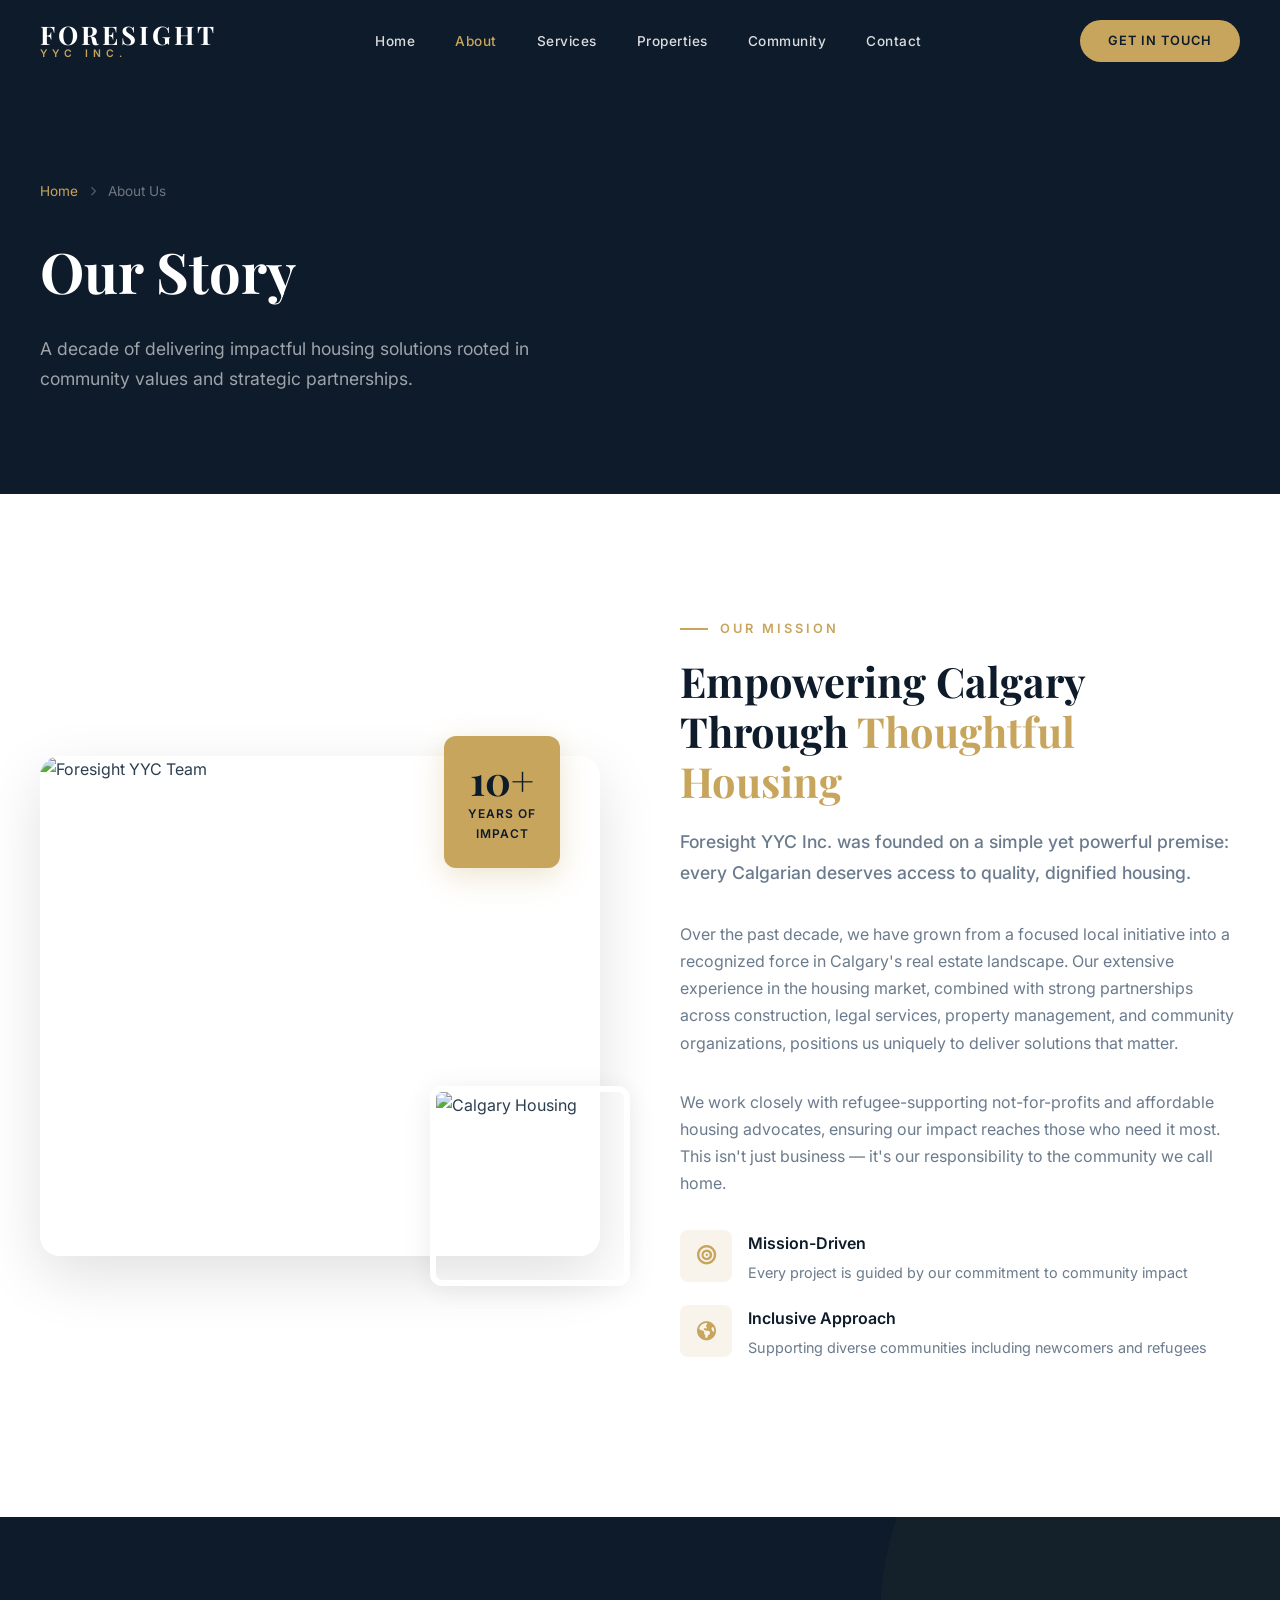
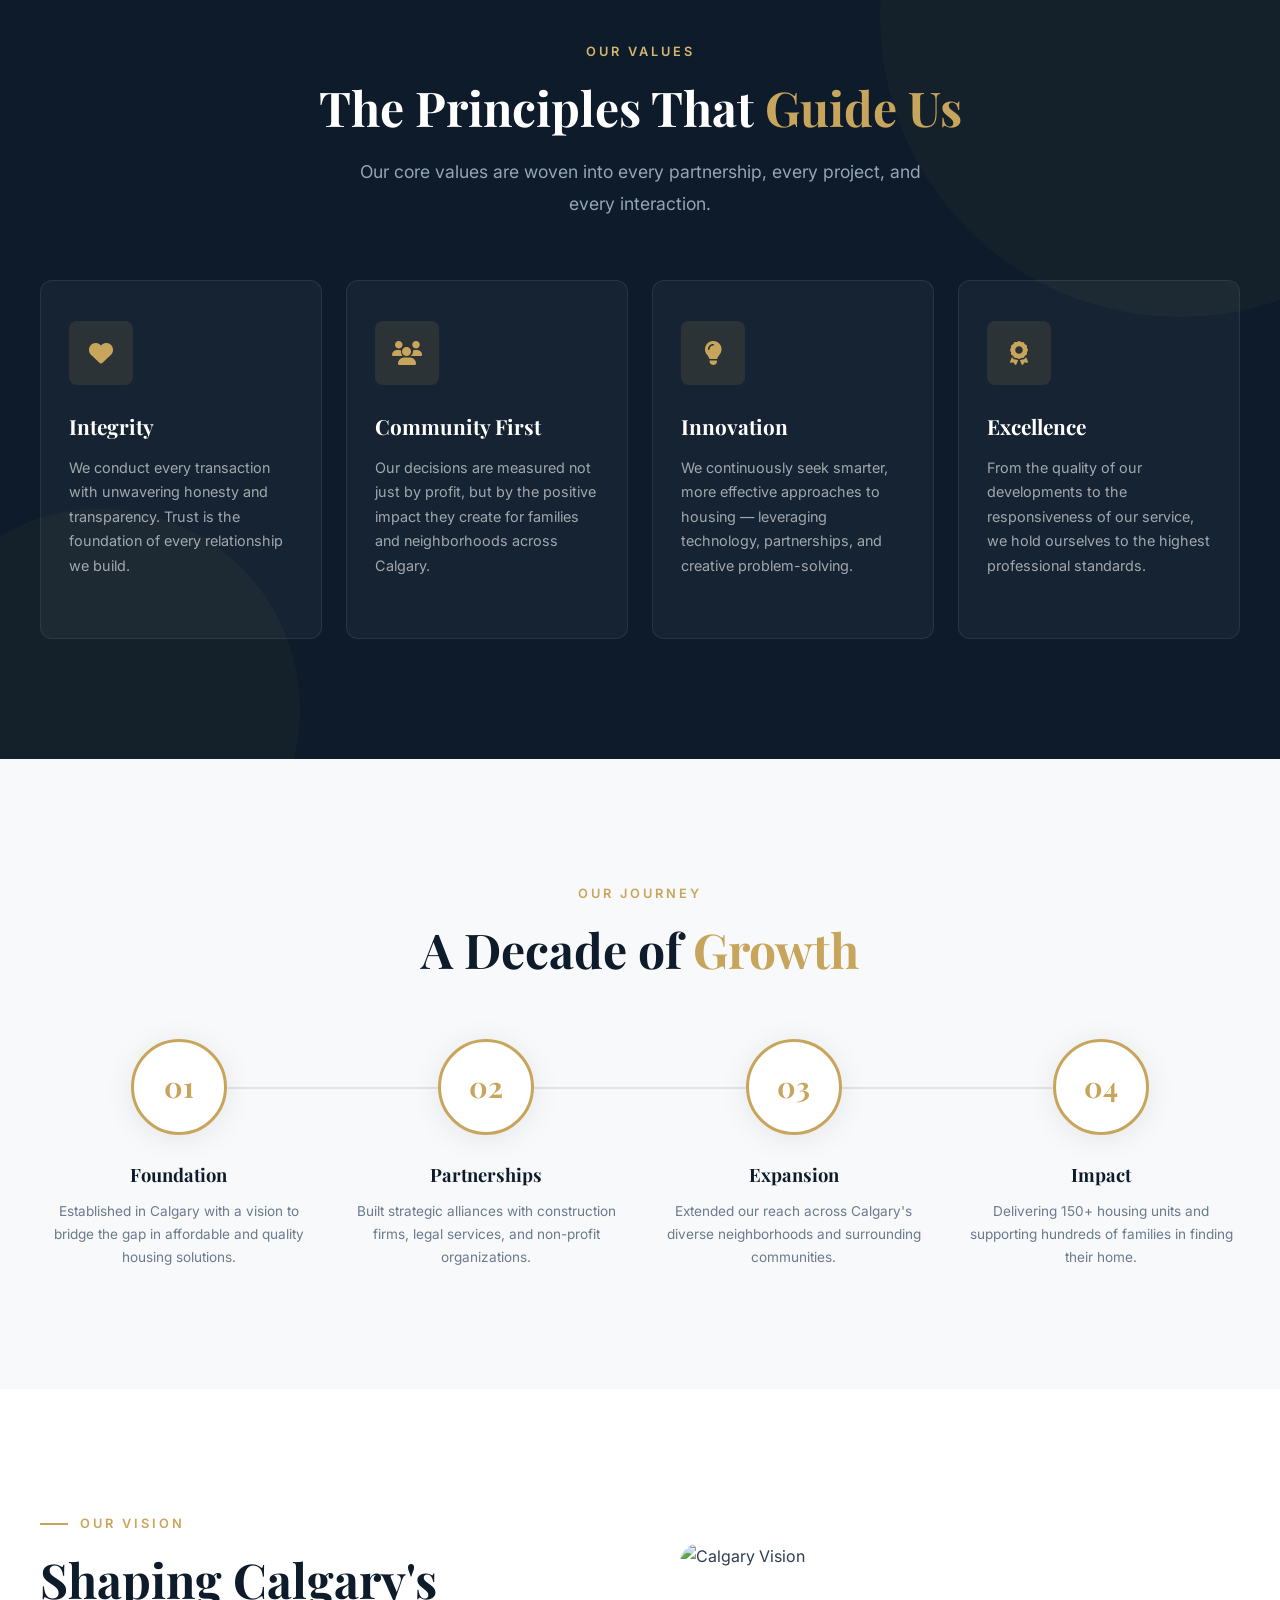
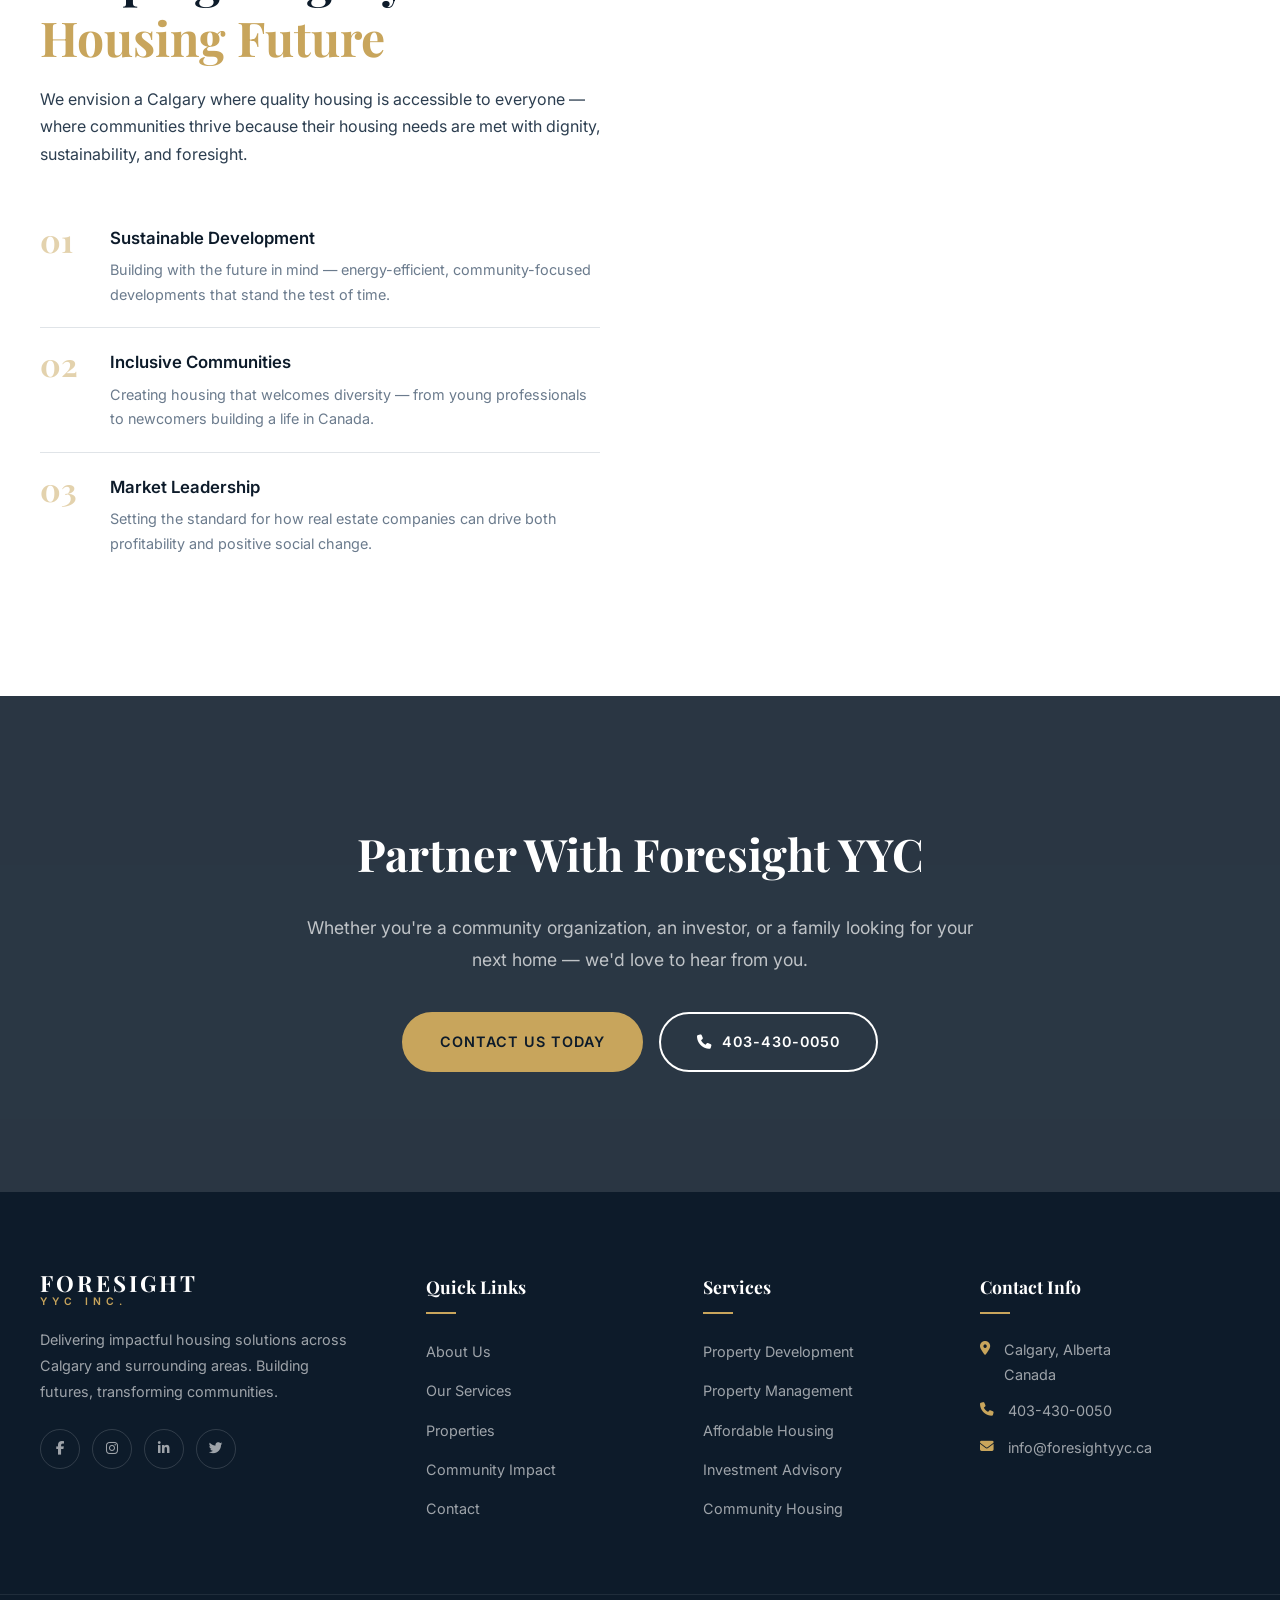
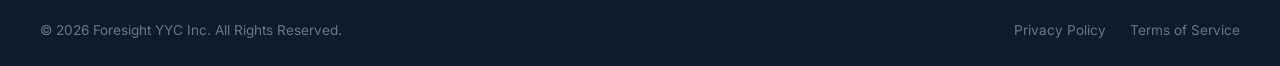
==== commit 49f45a60: "Revert "Transform site from real estate to NGO supporting Calgary newcomers" This reverts commit cfb" ====
--- a/about.html
+++ b/about.html
@@ -11,6 +11,7 @@
     <link rel="stylesheet" href="https://unpkg.com/aos@2.3.1/dist/aos.css">
 </head>
 <body>
+    <!-- Preloader -->
     <div id="preloader">
         <div class="loader">
             <div class="loader-inner">
@@ -22,6 +23,7 @@
         </div>
     </div>
 
+    <!-- Navigation -->
     <nav class="navbar scrolled" id="navbar">
         <div class="nav-container">
             <a href="index.html" class="nav-logo">
@@ -31,11 +33,12 @@
             <ul class="nav-menu" id="nav-menu">
                 <li><a href="index.html" class="nav-link">Home</a></li>
                 <li><a href="about.html" class="nav-link active">About</a></li>
-                <li><a href="services.html" class="nav-link">Programs</a></li>
+                <li><a href="services.html" class="nav-link">Services</a></li>
+                <li><a href="properties.html" class="nav-link">Properties</a></li>
                 <li><a href="community.html" class="nav-link">Community</a></li>
                 <li><a href="contact.html" class="nav-link">Contact</a></li>
             </ul>
-            <a href="contact.html" class="nav-cta">Get Involved</a>
+            <a href="contact.html" class="nav-cta">Get in Touch</a>
             <div class="hamburger" id="hamburger">
                 <span></span>
                 <span></span>
@@ -44,6 +47,7 @@
         </div>
     </nav>
 
+    <!-- Page Header -->
     <section class="page-header">
         <div class="container">
             <div class="page-header-content">
@@ -53,21 +57,21 @@
                     <span>About Us</span>
                 </div>
                 <h1 data-aos="fade-up">Our Story</h1>
-                <p data-aos="fade-up" data-aos-delay="200">A decade of empowering newcomers and strengthening Calgary communities through compassionate, hands-on support.</p>
-            </div>
-        </div>
-    </section>
-
-    <!-- Mission -->
+                <p data-aos="fade-up" data-aos-delay="200">A decade of delivering impactful housing solutions rooted in community values and strategic partnerships.</p>
+            </div>
+        </div>
+    </section>
+
+    <!-- Mission & Vision -->
     <section class="section">
         <div class="container">
             <div class="about-grid">
                 <div class="about-images" data-aos="fade-right">
                     <div class="about-img-main">
-                        <img src="https://images.unsplash.com/photo-1529156069898-49953e39b3ac?w=800&q=80" alt="Foresight YYC Team">
+                        <img src="https://images.unsplash.com/photo-1497366216548-37526070297c?w=800&q=80" alt="Foresight YYC Team">
                     </div>
                     <div class="about-img-accent">
-                        <img src="https://images.unsplash.com/photo-1573497019940-1c28c88b4f3e?w=400&q=80" alt="Community Support">
+                        <img src="https://images.unsplash.com/photo-1560520653-9e0e4c89eb11?w=400&q=80" alt="Calgary Housing">
                     </div>
                     <div class="about-experience-badge">
                         <span class="exp-number">10+</span>
@@ -76,23 +80,23 @@
                 </div>
                 <div class="about-content" data-aos="fade-left">
                     <span class="section-tag">Our Mission</span>
-                    <h2 class="section-title">Empowering Calgary Through <span class="text-accent">Compassionate Support</span></h2>
-                    <p class="about-lead">Foresight YYC Inc. was founded on a simple yet powerful premise: every person in Calgary deserves access to the resources they need to build a dignified, stable life.</p>
-                    <p>Over the past decade, we have grown from a focused local initiative into a recognized community support organization in Calgary. Our extensive experience, combined with strong partnerships across government agencies, legal services, healthcare providers, and community organizations, positions us uniquely to deliver solutions that matter.</p>
-                    <p>We work closely with refugee-supporting not-for-profits, settlement agencies, and affordable housing advocates, ensuring our impact reaches those who need it most — newcomers, refugees, Indigenous communities, and families facing hardship.</p>
+                    <h2 class="section-title">Empowering Calgary Through <span class="text-accent">Thoughtful Housing</span></h2>
+                    <p class="about-lead">Foresight YYC Inc. was founded on a simple yet powerful premise: every Calgarian deserves access to quality, dignified housing.</p>
+                    <p>Over the past decade, we have grown from a focused local initiative into a recognized force in Calgary's real estate landscape. Our extensive experience in the housing market, combined with strong partnerships across construction, legal services, property management, and community organizations, positions us uniquely to deliver solutions that matter.</p>
+                    <p>We work closely with refugee-supporting not-for-profits and affordable housing advocates, ensuring our impact reaches those who need it most. This isn't just business — it's our responsibility to the community we call home.</p>
                     <div class="about-features">
                         <div class="about-feature">
                             <div class="feature-icon"><i class="fas fa-bullseye"></i></div>
                             <div>
                                 <h4>Mission-Driven</h4>
-                                <p>Every program is guided by our commitment to community well-being</p>
+                                <p>Every project is guided by our commitment to community impact</p>
                             </div>
                         </div>
                         <div class="about-feature">
                             <div class="feature-icon"><i class="fas fa-globe-americas"></i></div>
                             <div>
                                 <h4>Inclusive Approach</h4>
-                                <p>Supporting diverse communities including newcomers, refugees, and vulnerable populations</p>
+                                <p>Supporting diverse communities including newcomers and refugees</p>
                             </div>
                         </div>
                     </div>
@@ -111,34 +115,34 @@
             <div class="section-header center" data-aos="fade-up">
                 <span class="section-tag light">Our Values</span>
                 <h2 class="section-title light">The Principles That <span class="text-accent">Guide Us</span></h2>
-                <p class="section-subtitle light">Our core values are woven into every partnership, every program, and every interaction.</p>
+                <p class="section-subtitle light">Our core values are woven into every partnership, every project, and every interaction.</p>
             </div>
             <div class="services-grid">
                 <div class="service-card" data-aos="fade-up" data-aos-delay="100">
                     <div class="service-icon"><i class="fas fa-heart"></i></div>
-                    <h3>Compassion</h3>
-                    <p>We approach every person with empathy, dignity, and respect. Everyone who walks through our doors deserves to feel welcomed and valued.</p>
+                    <h3>Integrity</h3>
+                    <p>We conduct every transaction with unwavering honesty and transparency. Trust is the foundation of every relationship we build.</p>
                 </div>
                 <div class="service-card" data-aos="fade-up" data-aos-delay="200">
                     <div class="service-icon"><i class="fas fa-users"></i></div>
                     <h3>Community First</h3>
-                    <p>Our decisions are measured by the positive impact they create for families, individuals, and neighborhoods across Calgary.</p>
+                    <p>Our decisions are measured not just by profit, but by the positive impact they create for families and neighborhoods across Calgary.</p>
                 </div>
                 <div class="service-card" data-aos="fade-up" data-aos-delay="300">
-                    <div class="service-icon"><i class="fas fa-hands-helping"></i></div>
-                    <h3>Empowerment</h3>
-                    <p>We don't just provide help — we equip people with the skills, knowledge, and connections to thrive independently.</p>
+                    <div class="service-icon"><i class="fas fa-lightbulb"></i></div>
+                    <h3>Innovation</h3>
+                    <p>We continuously seek smarter, more effective approaches to housing — leveraging technology, partnerships, and creative problem-solving.</p>
                 </div>
                 <div class="service-card" data-aos="fade-up" data-aos-delay="400">
-                    <div class="service-icon"><i class="fas fa-globe-americas"></i></div>
-                    <h3>Inclusivity</h3>
-                    <p>We celebrate Calgary's diversity and create programs that are culturally sensitive, multilingual, and accessible to all.</p>
-                </div>
-            </div>
-        </div>
-    </section>
-
-    <!-- Journey -->
+                    <div class="service-icon"><i class="fas fa-award"></i></div>
+                    <h3>Excellence</h3>
+                    <p>From the quality of our developments to the responsiveness of our service, we hold ourselves to the highest professional standards.</p>
+                </div>
+            </div>
+        </div>
+    </section>
+
+    <!-- Timeline -->
     <section class="section" style="background: var(--light);">
         <div class="container">
             <div class="section-header center" data-aos="fade-up">
@@ -149,22 +153,22 @@
                 <div class="process-step">
                     <div class="process-number">01</div>
                     <h3>Foundation</h3>
-                    <p>Established in Calgary with a vision to bridge the gap in support services for newcomers and vulnerable populations.</p>
+                    <p>Established in Calgary with a vision to bridge the gap in affordable and quality housing solutions.</p>
                 </div>
                 <div class="process-step">
                     <div class="process-number">02</div>
                     <h3>Partnerships</h3>
-                    <p>Built strategic alliances with government agencies, legal services, healthcare providers, and non-profit organizations.</p>
+                    <p>Built strategic alliances with construction firms, legal services, and non-profit organizations.</p>
                 </div>
                 <div class="process-step">
                     <div class="process-number">03</div>
                     <h3>Expansion</h3>
-                    <p>Extended our reach across Calgary's diverse neighborhoods, adding employment, language, and legal aid programs.</p>
+                    <p>Extended our reach across Calgary's diverse neighborhoods and surrounding communities.</p>
                 </div>
                 <div class="process-step">
                     <div class="process-number">04</div>
                     <h3>Impact</h3>
-                    <p>Supporting 500+ families and individuals annually, helping them build stable, thriving lives in Calgary.</p>
+                    <p>Delivering 150+ housing units and supporting hundreds of families in finding their home.</p>
                 </div>
             </div>
         </div>
@@ -176,46 +180,46 @@
             <div class="why-us-grid">
                 <div class="why-us-content" data-aos="fade-right">
                     <span class="section-tag">Our Vision</span>
-                    <h2 class="section-title">Shaping Calgary's <span class="text-accent">Inclusive Future</span></h2>
-                    <p>We envision a Calgary where every person — regardless of their background or circumstances — has the support they need to thrive. A city where diversity is celebrated and no one is left behind.</p>
+                    <h2 class="section-title">Shaping Calgary's <span class="text-accent">Housing Future</span></h2>
+                    <p>We envision a Calgary where quality housing is accessible to everyone — where communities thrive because their housing needs are met with dignity, sustainability, and foresight.</p>
                     <div class="why-us-list">
                         <div class="why-item">
                             <div class="why-number">01</div>
                             <div>
-                                <h4>Equitable Access</h4>
-                                <p>Ensuring that housing, employment, and community services are accessible to everyone in Calgary.</p>
+                                <h4>Sustainable Development</h4>
+                                <p>Building with the future in mind — energy-efficient, community-focused developments that stand the test of time.</p>
                             </div>
                         </div>
                         <div class="why-item">
                             <div class="why-number">02</div>
                             <div>
                                 <h4>Inclusive Communities</h4>
-                                <p>Building bridges between newcomers and established residents, fostering understanding and belonging.</p>
+                                <p>Creating housing that welcomes diversity — from young professionals to newcomers building a life in Canada.</p>
                             </div>
                         </div>
                         <div class="why-item">
                             <div class="why-number">03</div>
                             <div>
-                                <h4>Lasting Change</h4>
-                                <p>Creating sustainable programs that continue to uplift communities for generations to come.</p>
+                                <h4>Market Leadership</h4>
+                                <p>Setting the standard for how real estate companies can drive both profitability and positive social change.</p>
                             </div>
                         </div>
                     </div>
                 </div>
                 <div class="why-us-image" data-aos="fade-left">
-                    <img src="https://images.unsplash.com/photo-1582213782179-e0d53f98f2ca?w=800&q=80" alt="Calgary Vision">
+                    <img src="https://images.unsplash.com/photo-1582407947092-50b8c1e23f68?w=800&q=80" alt="Calgary Vision">
                 </div>
             </div>
         </div>
     </section>
 
     <!-- CTA -->
-    <section class="section cta-section" style="background-image: url('https://images.unsplash.com/photo-1559027615-cd4628902d4a?w=1920&q=80')">
+    <section class="section cta-section" style="background-image: url('https://images.unsplash.com/photo-1600573472592-401b489a3cdc?w=1920&q=80')">
         <div class="cta-overlay"></div>
         <div class="container">
             <div class="cta-content" data-aos="zoom-in">
-                <h2>Join the Foresight YYC Mission</h2>
-                <p>Whether you're a community organization, a volunteer, or someone who needs support — there's a place for you here.</p>
+                <h2>Partner With Foresight YYC</h2>
+                <p>Whether you're a community organization, an investor, or a family looking for your next home — we'd love to hear from you.</p>
                 <div class="cta-buttons">
                     <a href="contact.html" class="btn btn-primary">Contact Us Today</a>
                     <a href="tel:4034300050" class="btn btn-outline light"><i class="fas fa-phone"></i> 403-430-0050</a>
@@ -234,7 +238,7 @@
                             <span class="logo-text">FORESIGHT</span>
                             <span class="logo-sub">YYC INC.</span>
                         </a>
-                        <p>Supporting newcomers, refugees, and vulnerable populations across Calgary. Empowering lives, strengthening communities.</p>
+                        <p>Delivering impactful housing solutions across Calgary and surrounding areas. Building futures, transforming communities.</p>
                         <div class="footer-social">
                             <a href="#"><i class="fab fa-facebook-f"></i></a>
                             <a href="#"><i class="fab fa-instagram"></i></a>
@@ -246,25 +250,26 @@
                         <h4>Quick Links</h4>
                         <ul>
                             <li><a href="about.html">About Us</a></li>
-                            <li><a href="services.html">Our Programs</a></li>
+                            <li><a href="services.html">Our Services</a></li>
+                            <li><a href="properties.html">Properties</a></li>
                             <li><a href="community.html">Community Impact</a></li>
                             <li><a href="contact.html">Contact</a></li>
                         </ul>
                     </div>
                     <div class="footer-col">
-                        <h4>Programs</h4>
+                        <h4>Services</h4>
                         <ul>
-                            <li><a href="services.html">Housing Support</a></li>
-                            <li><a href="services.html">Settlement Services</a></li>
-                            <li><a href="services.html">Employment Support</a></li>
-                            <li><a href="services.html">Language Programs</a></li>
-                            <li><a href="services.html">Legal Assistance</a></li>
+                            <li><a href="services.html">Property Development</a></li>
+                            <li><a href="services.html">Property Management</a></li>
+                            <li><a href="services.html">Affordable Housing</a></li>
+                            <li><a href="services.html">Investment Advisory</a></li>
+                            <li><a href="services.html">Community Housing</a></li>
                         </ul>
                     </div>
                     <div class="footer-col">
                         <h4>Contact Info</h4>
                         <ul class="footer-contact">
-                            <li><i class="fas fa-map-marker-alt"></i><span>#3206, 4250 109 Ave NE, 2nd Floor,<br>Building The Port 3000,<br>Calgary, Alberta, T3N 1Z3, Canada</span></li>
+                            <li><i class="fas fa-map-marker-alt"></i><span>Calgary, Alberta<br>Canada</span></li>
                             <li><i class="fas fa-phone"></i><a href="tel:4034300050">403-430-0050</a></li>
                             <li><i class="fas fa-envelope"></i><a href="mailto:info@foresightyyc.ca">info@foresightyyc.ca</a></li>
                         </ul>
@@ -286,6 +291,7 @@
     </footer>
 
     <button class="back-to-top" id="backToTop"><i class="fas fa-chevron-up"></i></button>
+
     <script src="https://unpkg.com/aos@2.3.1/dist/aos.js"></script>
     <script src="js/main.js"></script>
 </body>
--- a/css/style.css
+++ b/css/style.css
@@ -457,7 +457,6 @@
     margin: 0 auto;
     padding: 0 20px;
     padding-top: 80px;
-    width: 100%;
 }
 
 .hero-badge {
@@ -473,10 +472,6 @@
     margin-bottom: 28px;
     backdrop-filter: blur(10px);
     background: rgba(200, 165, 92, 0.08);
-    max-width: 100%;
-    box-sizing: border-box;
-    text-align: center;
-    line-height: 1.6;
 }
 
 .hero h1 {
@@ -652,7 +647,6 @@
 
 .about-img-main {
     border-radius: var(--radius-lg);
-    position: relative;
     overflow: hidden;
     box-shadow: var(--shadow-lg);
 }
@@ -1099,7 +1093,6 @@
 
 .testimonial-card {
     min-width: calc(33.333% - 20px);
-    flex-shrink: 0;
     background: rgba(255, 255, 255, 0.05);
     border: 1px solid rgba(255, 255, 255, 0.08);
     border-radius: var(--radius);
@@ -1819,13 +1812,6 @@
     .process-grid { grid-template-columns: repeat(2, 1fr); }
     .process-grid::before { display: none; }
     .footer-grid { grid-template-columns: repeat(2, 1fr); gap: 40px; }
-    .why-us-cta-card {
-        left: -20px;
-        bottom: -20px;
-        max-width: 280px;
-        padding: 28px;
-    }
-    .contact-grid { gap: 40px; }
 }
 
 @media (max-width: 768px) {
@@ -1842,7 +1828,6 @@
         flex-direction: column;
         padding: 100px 40px 40px;
         transition: right 0.4s ease;
-        z-index: 1001;
     }
 
     .nav-menu.active {
@@ -1857,17 +1842,12 @@
     }
 
     .nav-cta { display: none; }
-    .hamburger { display: flex; z-index: 1002; }
-
-    .hero { min-height: 600px; }
-    .hero h1 { font-size: 2.4rem; }
-    .hero-subtitle { font-size: 1rem; }
-    .hero-content { padding-top: 60px; }
+    .hamburger { display: flex; }
+
+    .hero h1 { font-size: 2.6rem; }
     .hero-stats { flex-direction: column; gap: 20px; align-items: flex-start; }
-    .stat-number { font-size: 2.2rem; }
     .stat-divider { width: 50px; height: 1px; }
     .slider-controls { display: none; }
-    .hero-scroll { display: none; }
 
     .about-grid,
     .why-us-grid,
@@ -1876,17 +1856,10 @@
     }
 
     .about-img-accent { display: none; }
-    .about-experience-badge {
-        top: auto;
-        bottom: -15px;
-        right: 20px;
-        padding: 16px;
-    }
-    .about-experience-badge .exp-number { font-size: 1.8rem; }
-    .about-img-main img { height: 300px; }
+    .about-img-main img { height: 350px; }
 
     .section-title { font-size: 2rem; }
-    .about-content .section-title { font-size: 1.8rem; }
+    .about-content .section-title { font-size: 2rem; }
 
     .services-grid { grid-template-columns: 1fr; }
     .properties-grid { grid-template-columns: 1fr; }
@@ -1895,65 +1868,30 @@
 
     .testimonial-card { min-width: 100%; }
 
-    .why-us-image > img { height: 400px; }
     .why-us-cta-card {
         position: relative;
         bottom: auto;
         left: auto;
         margin-top: -40px;
-        max-width: 100%;
     }
 
-    .cta-content h2 { font-size: 1.8rem; }
+    .cta-content h2 { font-size: 2rem; }
     .cta-buttons { flex-direction: column; align-items: center; }
-    .cta-buttons .btn { width: 100%; justify-content: center; }
 
     .footer-grid { grid-template-columns: 1fr; gap: 30px; }
     .footer-bottom-content { flex-direction: column; gap: 12px; text-align: center; }
 
-    .page-header { padding: 130px 0 60px; }
-    .page-header h1 { font-size: 2.2rem; }
-    .page-header p { font-size: 1rem; }
+    .page-header { padding: 140px 0 80px; }
+    .page-header h1 { font-size: 2.4rem; }
 
     .form-row { grid-template-columns: 1fr; }
     .hero-cta { flex-direction: column; align-items: flex-start; }
-    .hero-cta .btn { width: 100%; justify-content: center; }
-
-    .contact-info-card { padding: 32px 24px; }
-    .contact-form { padding: 32px 24px; }
-
-    .about-grid[style*="margin-bottom: 100px"] {
-        margin-bottom: 60px !important;
-    }
-
-    .about-content[style*="order: -1"] {
-        order: 0 !important;
-    }
-
-    .counter-section { padding: 60px 0; }
-    .counter-grid { grid-template-columns: repeat(2, 1fr); gap: 24px; }
-    .counter-item .counter-number { font-size: 2.2rem; }
-
-    .map-section { height: 300px; }
 }
 
 @media (max-width: 480px) {
-    .section { padding: 60px 0; }
-    .hero h1 { font-size: 1.8rem; }
-    .hero-badge { font-size: 0.65rem; padding: 6px 14px; letter-spacing: 1px; }
-    .hero-subtitle { font-size: 0.9rem; margin-bottom: 28px; }
-    .btn { padding: 12px 24px; font-size: 0.8rem; }
-    .section-title { font-size: 1.6rem; }
-    .about-content .section-title { font-size: 1.6rem; }
+    .hero h1 { font-size: 2rem; }
+    .hero-badge { font-size: 0.7rem; padding: 6px 16px; }
+    .btn { padding: 14px 28px; font-size: 0.8rem; }
     .partners-grid { grid-template-columns: 1fr; }
     .counter-grid { grid-template-columns: 1fr; }
-    .process-grid { grid-template-columns: 1fr; }
-    .about-img-main img { height: 250px; }
-    .page-header { padding: 120px 0 50px; }
-    .page-header h1 { font-size: 1.8rem; }
-    .footer-top { padding: 60px 0 40px; }
-    .cta-content h2 { font-size: 1.5rem; }
-    .contact-info-card { padding: 24px 20px; }
-    .contact-form { padding: 24px 20px; }
-    .why-number { font-size: 1.5rem; min-width: 40px; }
-}
+}
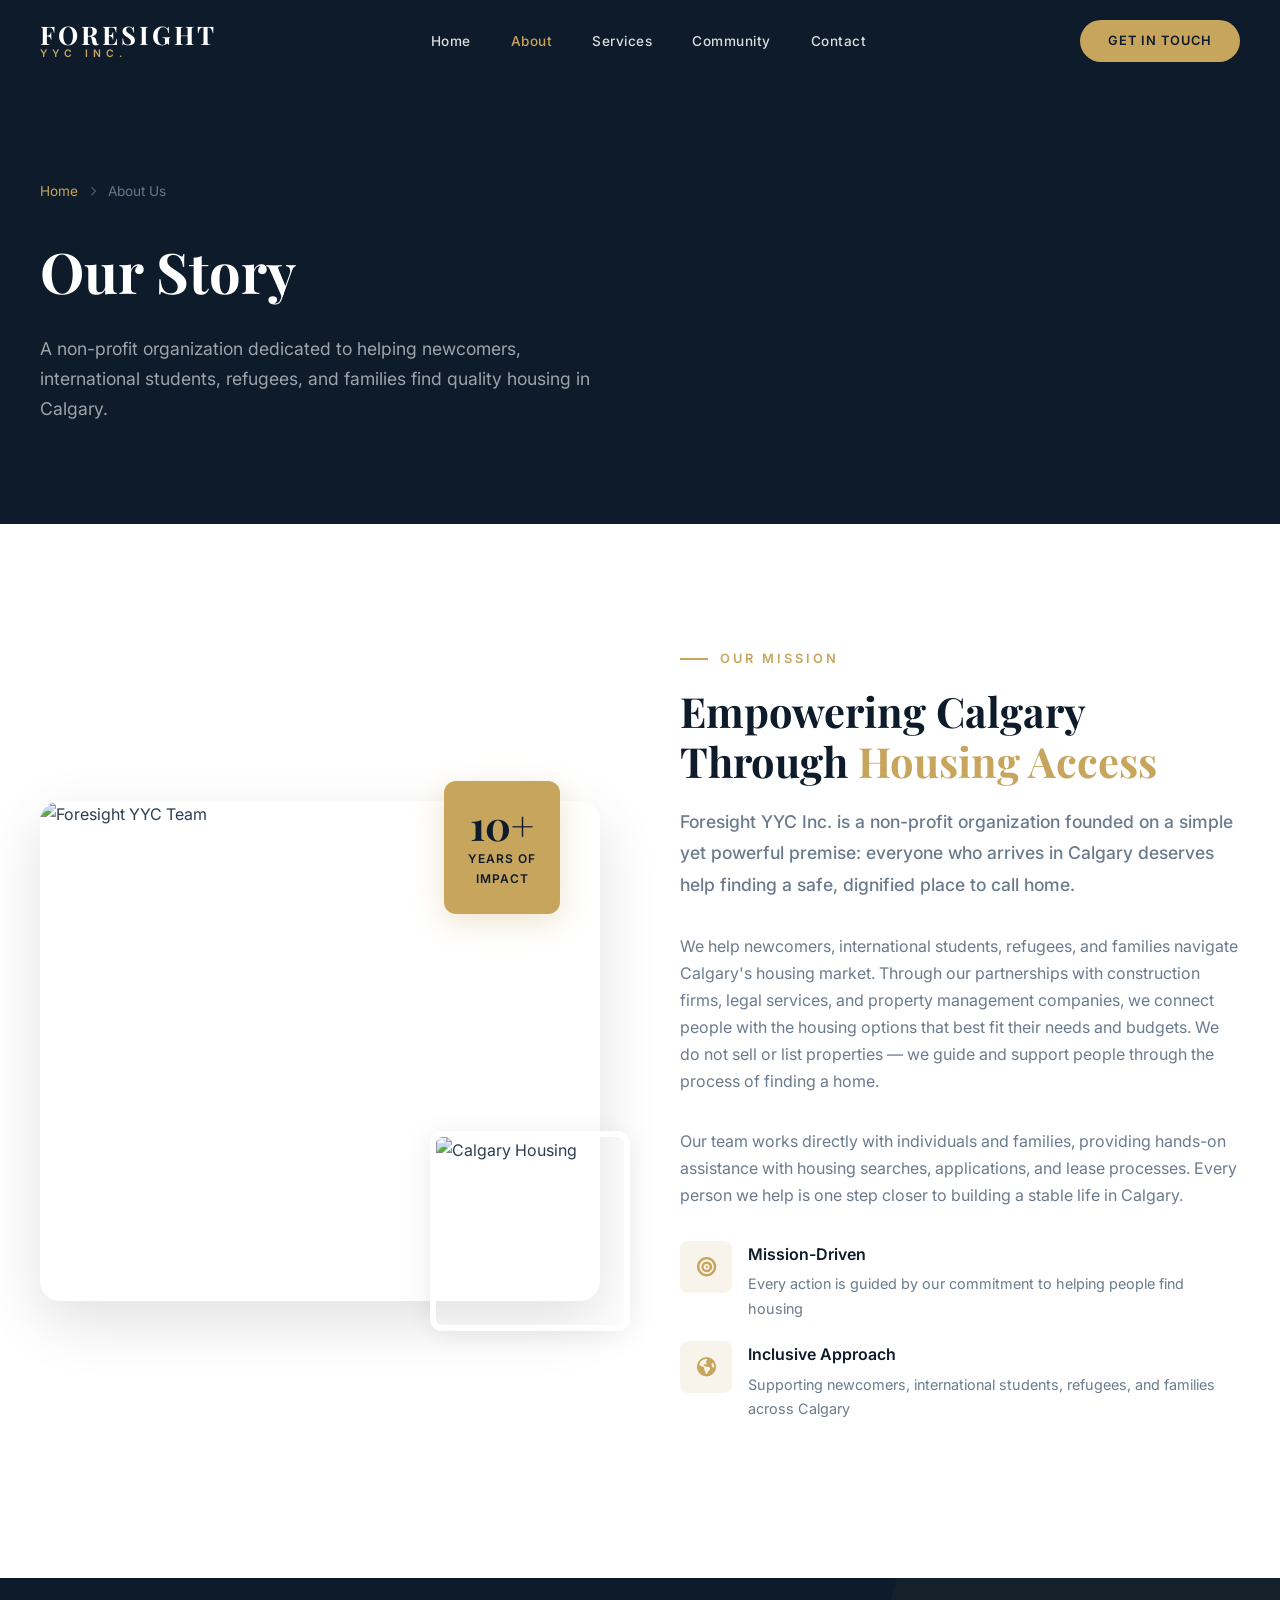
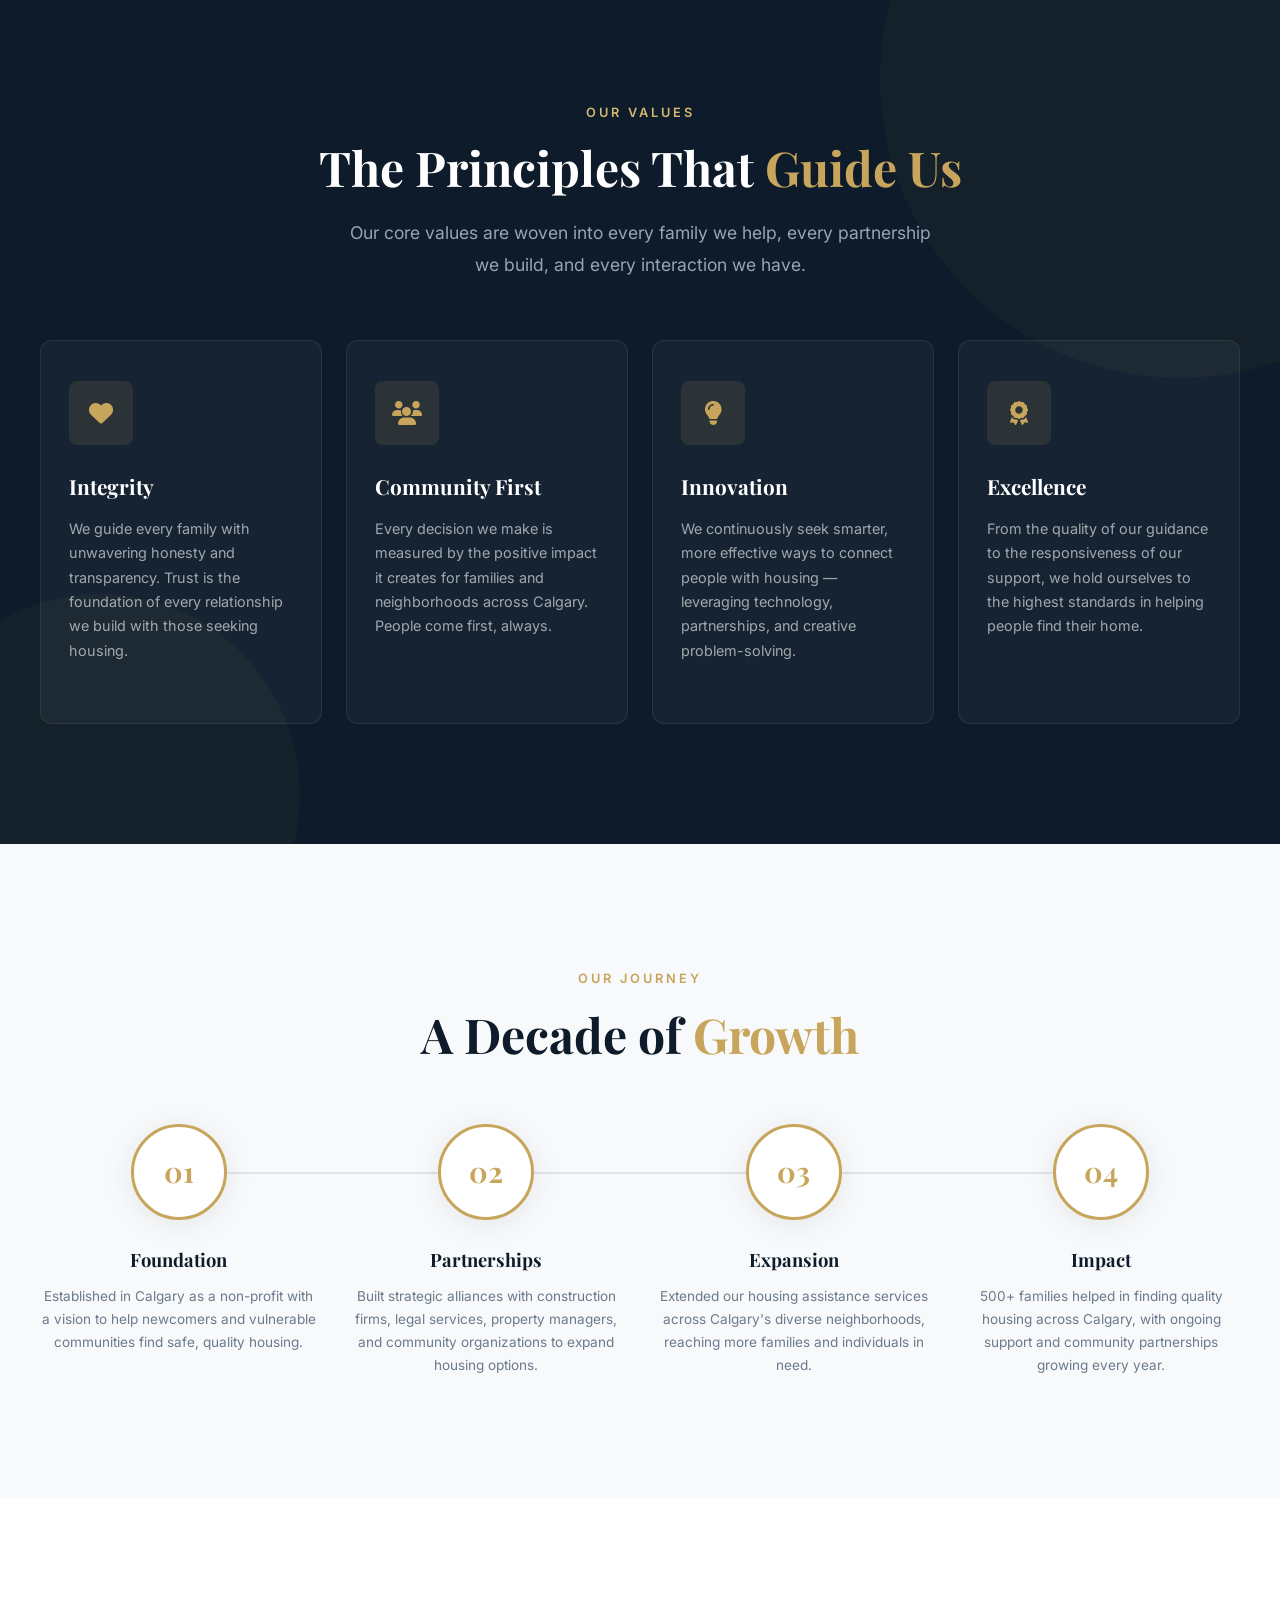
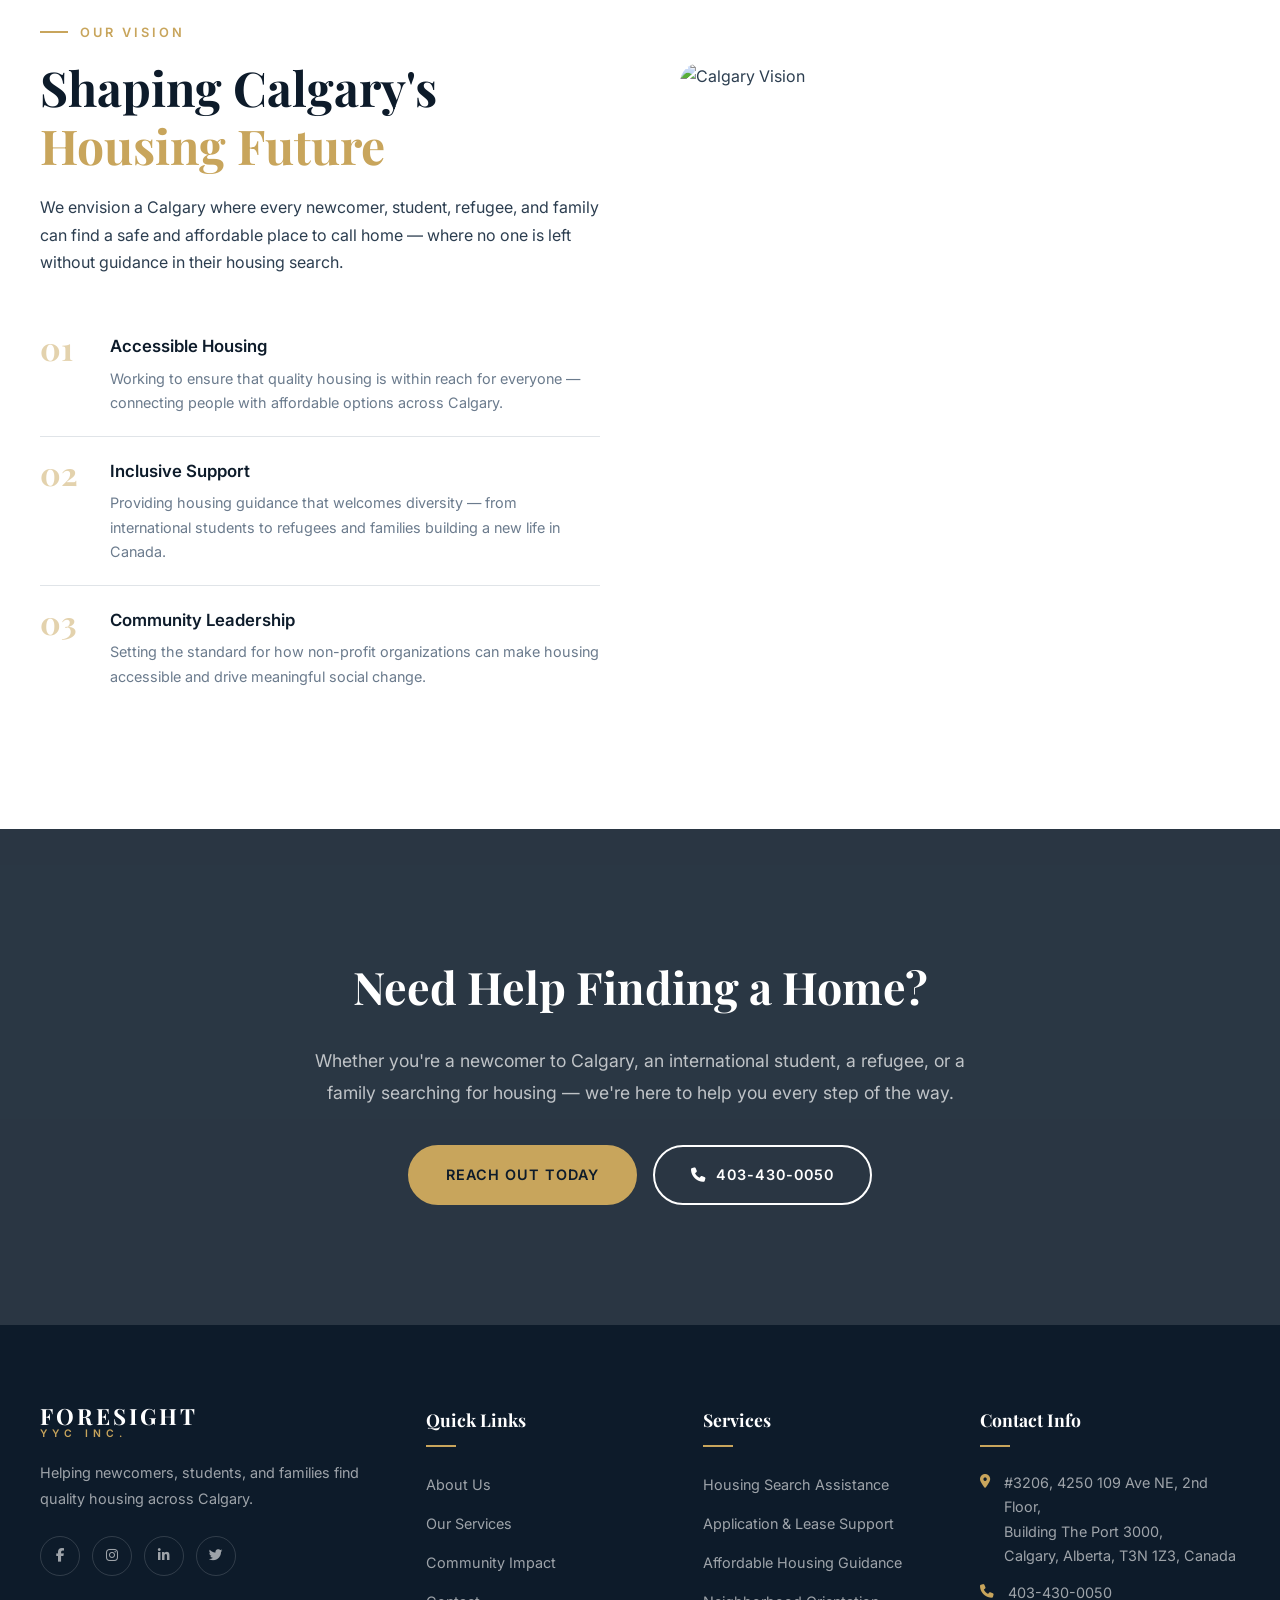
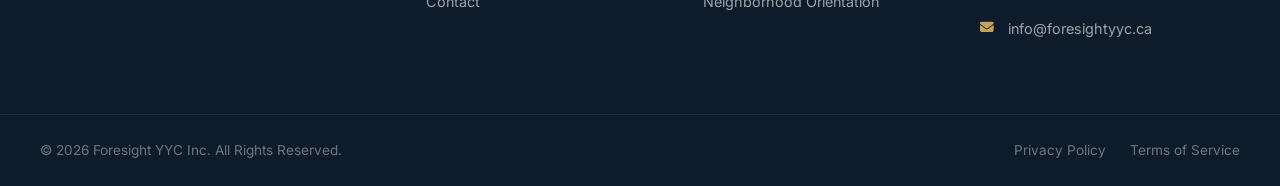
==== commit 3f421150: "Transform to housing-focused NGO - help newcomers find homes in Calgary - Rewrite all pages as NGO h" ====
--- a/about.html
+++ b/about.html
@@ -34,7 +34,6 @@
                 <li><a href="index.html" class="nav-link">Home</a></li>
                 <li><a href="about.html" class="nav-link active">About</a></li>
                 <li><a href="services.html" class="nav-link">Services</a></li>
-                <li><a href="properties.html" class="nav-link">Properties</a></li>
                 <li><a href="community.html" class="nav-link">Community</a></li>
                 <li><a href="contact.html" class="nav-link">Contact</a></li>
             </ul>
@@ -57,7 +56,7 @@
                     <span>About Us</span>
                 </div>
                 <h1 data-aos="fade-up">Our Story</h1>
-                <p data-aos="fade-up" data-aos-delay="200">A decade of delivering impactful housing solutions rooted in community values and strategic partnerships.</p>
+                <p data-aos="fade-up" data-aos-delay="200">A non-profit organization dedicated to helping newcomers, international students, refugees, and families find quality housing in Calgary.</p>
             </div>
         </div>
     </section>
@@ -80,23 +79,23 @@
                 </div>
                 <div class="about-content" data-aos="fade-left">
                     <span class="section-tag">Our Mission</span>
-                    <h2 class="section-title">Empowering Calgary Through <span class="text-accent">Thoughtful Housing</span></h2>
-                    <p class="about-lead">Foresight YYC Inc. was founded on a simple yet powerful premise: every Calgarian deserves access to quality, dignified housing.</p>
-                    <p>Over the past decade, we have grown from a focused local initiative into a recognized force in Calgary's real estate landscape. Our extensive experience in the housing market, combined with strong partnerships across construction, legal services, property management, and community organizations, positions us uniquely to deliver solutions that matter.</p>
-                    <p>We work closely with refugee-supporting not-for-profits and affordable housing advocates, ensuring our impact reaches those who need it most. This isn't just business — it's our responsibility to the community we call home.</p>
+                    <h2 class="section-title">Empowering Calgary Through <span class="text-accent">Housing Access</span></h2>
+                    <p class="about-lead">Foresight YYC Inc. is a non-profit organization founded on a simple yet powerful premise: everyone who arrives in Calgary deserves help finding a safe, dignified place to call home.</p>
+                    <p>We help newcomers, international students, refugees, and families navigate Calgary's housing market. Through our partnerships with construction firms, legal services, and property management companies, we connect people with the housing options that best fit their needs and budgets. We do not sell or list properties — we guide and support people through the process of finding a home.</p>
+                    <p>Our team works directly with individuals and families, providing hands-on assistance with housing searches, applications, and lease processes. Every person we help is one step closer to building a stable life in Calgary.</p>
                     <div class="about-features">
                         <div class="about-feature">
                             <div class="feature-icon"><i class="fas fa-bullseye"></i></div>
                             <div>
                                 <h4>Mission-Driven</h4>
-                                <p>Every project is guided by our commitment to community impact</p>
+                                <p>Every action is guided by our commitment to helping people find housing</p>
                             </div>
                         </div>
                         <div class="about-feature">
                             <div class="feature-icon"><i class="fas fa-globe-americas"></i></div>
                             <div>
                                 <h4>Inclusive Approach</h4>
-                                <p>Supporting diverse communities including newcomers and refugees</p>
+                                <p>Supporting newcomers, international students, refugees, and families across Calgary</p>
                             </div>
                         </div>
                     </div>
@@ -115,28 +114,28 @@
             <div class="section-header center" data-aos="fade-up">
                 <span class="section-tag light">Our Values</span>
                 <h2 class="section-title light">The Principles That <span class="text-accent">Guide Us</span></h2>
-                <p class="section-subtitle light">Our core values are woven into every partnership, every project, and every interaction.</p>
+                <p class="section-subtitle light">Our core values are woven into every family we help, every partnership we build, and every interaction we have.</p>
             </div>
             <div class="services-grid">
                 <div class="service-card" data-aos="fade-up" data-aos-delay="100">
                     <div class="service-icon"><i class="fas fa-heart"></i></div>
                     <h3>Integrity</h3>
-                    <p>We conduct every transaction with unwavering honesty and transparency. Trust is the foundation of every relationship we build.</p>
+                    <p>We guide every family with unwavering honesty and transparency. Trust is the foundation of every relationship we build with those seeking housing.</p>
                 </div>
                 <div class="service-card" data-aos="fade-up" data-aos-delay="200">
                     <div class="service-icon"><i class="fas fa-users"></i></div>
                     <h3>Community First</h3>
-                    <p>Our decisions are measured not just by profit, but by the positive impact they create for families and neighborhoods across Calgary.</p>
+                    <p>Every decision we make is measured by the positive impact it creates for families and neighborhoods across Calgary. People come first, always.</p>
                 </div>
                 <div class="service-card" data-aos="fade-up" data-aos-delay="300">
                     <div class="service-icon"><i class="fas fa-lightbulb"></i></div>
                     <h3>Innovation</h3>
-                    <p>We continuously seek smarter, more effective approaches to housing — leveraging technology, partnerships, and creative problem-solving.</p>
+                    <p>We continuously seek smarter, more effective ways to connect people with housing — leveraging technology, partnerships, and creative problem-solving.</p>
                 </div>
                 <div class="service-card" data-aos="fade-up" data-aos-delay="400">
                     <div class="service-icon"><i class="fas fa-award"></i></div>
                     <h3>Excellence</h3>
-                    <p>From the quality of our developments to the responsiveness of our service, we hold ourselves to the highest professional standards.</p>
+                    <p>From the quality of our guidance to the responsiveness of our support, we hold ourselves to the highest standards in helping people find their home.</p>
                 </div>
             </div>
         </div>
@@ -153,22 +152,22 @@
                 <div class="process-step">
                     <div class="process-number">01</div>
                     <h3>Foundation</h3>
-                    <p>Established in Calgary with a vision to bridge the gap in affordable and quality housing solutions.</p>
+                    <p>Established in Calgary as a non-profit with a vision to help newcomers and vulnerable communities find safe, quality housing.</p>
                 </div>
                 <div class="process-step">
                     <div class="process-number">02</div>
                     <h3>Partnerships</h3>
-                    <p>Built strategic alliances with construction firms, legal services, and non-profit organizations.</p>
+                    <p>Built strategic alliances with construction firms, legal services, property managers, and community organizations to expand housing options.</p>
                 </div>
                 <div class="process-step">
                     <div class="process-number">03</div>
                     <h3>Expansion</h3>
-                    <p>Extended our reach across Calgary's diverse neighborhoods and surrounding communities.</p>
+                    <p>Extended our housing assistance services across Calgary's diverse neighborhoods, reaching more families and individuals in need.</p>
                 </div>
                 <div class="process-step">
                     <div class="process-number">04</div>
                     <h3>Impact</h3>
-                    <p>Delivering 150+ housing units and supporting hundreds of families in finding their home.</p>
+                    <p>500+ families helped in finding quality housing across Calgary, with ongoing support and community partnerships growing every year.</p>
                 </div>
             </div>
         </div>
@@ -181,27 +180,27 @@
                 <div class="why-us-content" data-aos="fade-right">
                     <span class="section-tag">Our Vision</span>
                     <h2 class="section-title">Shaping Calgary's <span class="text-accent">Housing Future</span></h2>
-                    <p>We envision a Calgary where quality housing is accessible to everyone — where communities thrive because their housing needs are met with dignity, sustainability, and foresight.</p>
+                    <p>We envision a Calgary where every newcomer, student, refugee, and family can find a safe and affordable place to call home — where no one is left without guidance in their housing search.</p>
                     <div class="why-us-list">
                         <div class="why-item">
                             <div class="why-number">01</div>
                             <div>
-                                <h4>Sustainable Development</h4>
-                                <p>Building with the future in mind — energy-efficient, community-focused developments that stand the test of time.</p>
+                                <h4>Accessible Housing</h4>
+                                <p>Working to ensure that quality housing is within reach for everyone — connecting people with affordable options across Calgary.</p>
                             </div>
                         </div>
                         <div class="why-item">
                             <div class="why-number">02</div>
                             <div>
-                                <h4>Inclusive Communities</h4>
-                                <p>Creating housing that welcomes diversity — from young professionals to newcomers building a life in Canada.</p>
+                                <h4>Inclusive Support</h4>
+                                <p>Providing housing guidance that welcomes diversity — from international students to refugees and families building a new life in Canada.</p>
                             </div>
                         </div>
                         <div class="why-item">
                             <div class="why-number">03</div>
                             <div>
-                                <h4>Market Leadership</h4>
-                                <p>Setting the standard for how real estate companies can drive both profitability and positive social change.</p>
+                                <h4>Community Leadership</h4>
+                                <p>Setting the standard for how non-profit organizations can make housing accessible and drive meaningful social change.</p>
                             </div>
                         </div>
                     </div>
@@ -218,10 +217,10 @@
         <div class="cta-overlay"></div>
         <div class="container">
             <div class="cta-content" data-aos="zoom-in">
-                <h2>Partner With Foresight YYC</h2>
-                <p>Whether you're a community organization, an investor, or a family looking for your next home — we'd love to hear from you.</p>
+                <h2>Need Help Finding a Home?</h2>
+                <p>Whether you're a newcomer to Calgary, an international student, a refugee, or a family searching for housing — we're here to help you every step of the way.</p>
                 <div class="cta-buttons">
-                    <a href="contact.html" class="btn btn-primary">Contact Us Today</a>
+                    <a href="contact.html" class="btn btn-primary">Reach Out Today</a>
                     <a href="tel:4034300050" class="btn btn-outline light"><i class="fas fa-phone"></i> 403-430-0050</a>
                 </div>
             </div>
@@ -238,7 +237,7 @@
                             <span class="logo-text">FORESIGHT</span>
                             <span class="logo-sub">YYC INC.</span>
                         </a>
-                        <p>Delivering impactful housing solutions across Calgary and surrounding areas. Building futures, transforming communities.</p>
+                        <p>Helping newcomers, students, and families find quality housing across Calgary.</p>
                         <div class="footer-social">
                             <a href="#"><i class="fab fa-facebook-f"></i></a>
                             <a href="#"><i class="fab fa-instagram"></i></a>
@@ -251,7 +250,6 @@
                         <ul>
                             <li><a href="about.html">About Us</a></li>
                             <li><a href="services.html">Our Services</a></li>
-                            <li><a href="properties.html">Properties</a></li>
                             <li><a href="community.html">Community Impact</a></li>
                             <li><a href="contact.html">Contact</a></li>
                         </ul>
@@ -259,17 +257,16 @@
                     <div class="footer-col">
                         <h4>Services</h4>
                         <ul>
-                            <li><a href="services.html">Property Development</a></li>
-                            <li><a href="services.html">Property Management</a></li>
-                            <li><a href="services.html">Affordable Housing</a></li>
-                            <li><a href="services.html">Investment Advisory</a></li>
-                            <li><a href="services.html">Community Housing</a></li>
+                            <li><a href="services.html">Housing Search Assistance</a></li>
+                            <li><a href="services.html">Application & Lease Support</a></li>
+                            <li><a href="services.html">Affordable Housing Guidance</a></li>
+                            <li><a href="services.html">Neighborhood Orientation</a></li>
                         </ul>
                     </div>
                     <div class="footer-col">
                         <h4>Contact Info</h4>
                         <ul class="footer-contact">
-                            <li><i class="fas fa-map-marker-alt"></i><span>Calgary, Alberta<br>Canada</span></li>
+                            <li><i class="fas fa-map-marker-alt"></i><span>#3206, 4250 109 Ave NE, 2nd Floor,<br>Building The Port 3000,<br>Calgary, Alberta, T3N 1Z3, Canada</span></li>
                             <li><i class="fas fa-phone"></i><a href="tel:4034300050">403-430-0050</a></li>
                             <li><i class="fas fa-envelope"></i><a href="mailto:info@foresightyyc.ca">info@foresightyyc.ca</a></li>
                         </ul>
--- a/css/style.css
+++ b/css/style.css
@@ -457,6 +457,7 @@
     margin: 0 auto;
     padding: 0 20px;
     padding-top: 80px;
+    width: 100%;
 }
 
 .hero-badge {
@@ -472,6 +473,10 @@
     margin-bottom: 28px;
     backdrop-filter: blur(10px);
     background: rgba(200, 165, 92, 0.08);
+    max-width: 100%;
+    box-sizing: border-box;
+    text-align: center;
+    line-height: 1.6;
 }
 
 .hero h1 {
@@ -1093,6 +1098,7 @@
 
 .testimonial-card {
     min-width: calc(33.333% - 20px);
+    flex-shrink: 0;
     background: rgba(255, 255, 255, 0.05);
     border: 1px solid rgba(255, 255, 255, 0.08);
     border-radius: var(--radius);
@@ -1806,12 +1812,13 @@
     .section-title { font-size: 2.4rem; }
     .about-grid { gap: 50px; }
     .services-grid { grid-template-columns: repeat(2, 1fr); }
-    .properties-grid { grid-template-columns: repeat(2, 1fr); }
     .partners-grid { grid-template-columns: repeat(3, 1fr); }
     .counter-grid { grid-template-columns: repeat(2, 1fr); gap: 30px; }
     .process-grid { grid-template-columns: repeat(2, 1fr); }
     .process-grid::before { display: none; }
     .footer-grid { grid-template-columns: repeat(2, 1fr); gap: 40px; }
+    .why-us-cta-card { left: -20px; bottom: -20px; max-width: 280px; padding: 28px; }
+    .contact-grid { gap: 40px; }
 }
 
 @media (max-width: 768px) {
@@ -1828,11 +1835,10 @@
         flex-direction: column;
         padding: 100px 40px 40px;
         transition: right 0.4s ease;
+        z-index: 1001;
     }
 
-    .nav-menu.active {
-        right: 0;
-    }
+    .nav-menu.active { right: 0; }
 
     .nav-menu .nav-link {
         color: rgba(255, 255, 255, 0.8);
@@ -1842,56 +1848,83 @@
     }
 
     .nav-cta { display: none; }
-    .hamburger { display: flex; }
-
-    .hero h1 { font-size: 2.6rem; }
+    .hamburger { display: flex; z-index: 1002; }
+
+    .hero { min-height: 600px; }
+    .hero h1 { font-size: 2.4rem; }
+    .hero-subtitle { font-size: 1rem; }
+    .hero-content { padding-top: 60px; }
+    .hero-badge { font-size: 0.7rem; letter-spacing: 1.5px; padding: 6px 18px; }
     .hero-stats { flex-direction: column; gap: 20px; align-items: flex-start; }
+    .stat-number { font-size: 2.2rem; }
     .stat-divider { width: 50px; height: 1px; }
     .slider-controls { display: none; }
-
-    .about-grid,
-    .why-us-grid,
-    .contact-grid {
-        grid-template-columns: 1fr;
-    }
+    .hero-scroll { display: none; }
+
+    .about-grid, .why-us-grid, .contact-grid { grid-template-columns: 1fr; }
 
     .about-img-accent { display: none; }
-    .about-img-main img { height: 350px; }
+    .about-experience-badge { top: auto; bottom: -15px; right: 20px; padding: 16px; }
+    .about-experience-badge .exp-number { font-size: 1.8rem; }
+    .about-img-main img { height: 300px; }
 
     .section-title { font-size: 2rem; }
-    .about-content .section-title { font-size: 2rem; }
+    .about-content .section-title { font-size: 1.8rem; }
 
     .services-grid { grid-template-columns: 1fr; }
-    .properties-grid { grid-template-columns: 1fr; }
     .partners-grid { grid-template-columns: repeat(2, 1fr); }
     .impact-grid { grid-template-columns: 1fr; }
 
     .testimonial-card { min-width: 100%; }
 
-    .why-us-cta-card {
-        position: relative;
-        bottom: auto;
-        left: auto;
-        margin-top: -40px;
-    }
-
-    .cta-content h2 { font-size: 2rem; }
+    .why-us-image > img { height: 400px; }
+    .why-us-cta-card { position: relative; bottom: auto; left: auto; margin-top: -40px; max-width: 100%; }
+
+    .cta-content h2 { font-size: 1.8rem; }
     .cta-buttons { flex-direction: column; align-items: center; }
+    .cta-buttons .btn { width: 100%; justify-content: center; }
 
     .footer-grid { grid-template-columns: 1fr; gap: 30px; }
     .footer-bottom-content { flex-direction: column; gap: 12px; text-align: center; }
 
-    .page-header { padding: 140px 0 80px; }
-    .page-header h1 { font-size: 2.4rem; }
+    .page-header { padding: 130px 0 60px; }
+    .page-header h1 { font-size: 2.2rem; }
+    .page-header p { font-size: 1rem; }
 
     .form-row { grid-template-columns: 1fr; }
     .hero-cta { flex-direction: column; align-items: flex-start; }
+    .hero-cta .btn { width: 100%; justify-content: center; }
+
+    .contact-info-card { padding: 32px 24px; }
+    .contact-form { padding: 32px 24px; }
+
+    .about-grid[style*="margin-bottom: 100px"] { margin-bottom: 60px !important; }
+    .about-content[style*="order: -1"] { order: 0 !important; }
+
+    .counter-section { padding: 60px 0; }
+    .counter-grid { grid-template-columns: repeat(2, 1fr); gap: 24px; }
+    .counter-item .counter-number { font-size: 2.2rem; }
+
+    .map-section { height: 300px; }
 }
 
 @media (max-width: 480px) {
-    .hero h1 { font-size: 2rem; }
-    .hero-badge { font-size: 0.7rem; padding: 6px 16px; }
-    .btn { padding: 14px 28px; font-size: 0.8rem; }
+    .section { padding: 60px 0; }
+    .hero h1 { font-size: 1.8rem; }
+    .hero-badge { font-size: 0.65rem; padding: 6px 14px; letter-spacing: 1px; }
+    .hero-subtitle { font-size: 0.9rem; margin-bottom: 28px; }
+    .btn { padding: 12px 24px; font-size: 0.8rem; }
+    .section-title { font-size: 1.6rem; }
+    .about-content .section-title { font-size: 1.6rem; }
     .partners-grid { grid-template-columns: 1fr; }
     .counter-grid { grid-template-columns: 1fr; }
-}
+    .process-grid { grid-template-columns: 1fr; }
+    .about-img-main img { height: 250px; }
+    .page-header { padding: 120px 0 50px; }
+    .page-header h1 { font-size: 1.8rem; }
+    .footer-top { padding: 60px 0 40px; }
+    .cta-content h2 { font-size: 1.5rem; }
+    .contact-info-card { padding: 24px 20px; }
+    .contact-form { padding: 24px 20px; }
+    .why-number { font-size: 1.5rem; min-width: 40px; }
+}
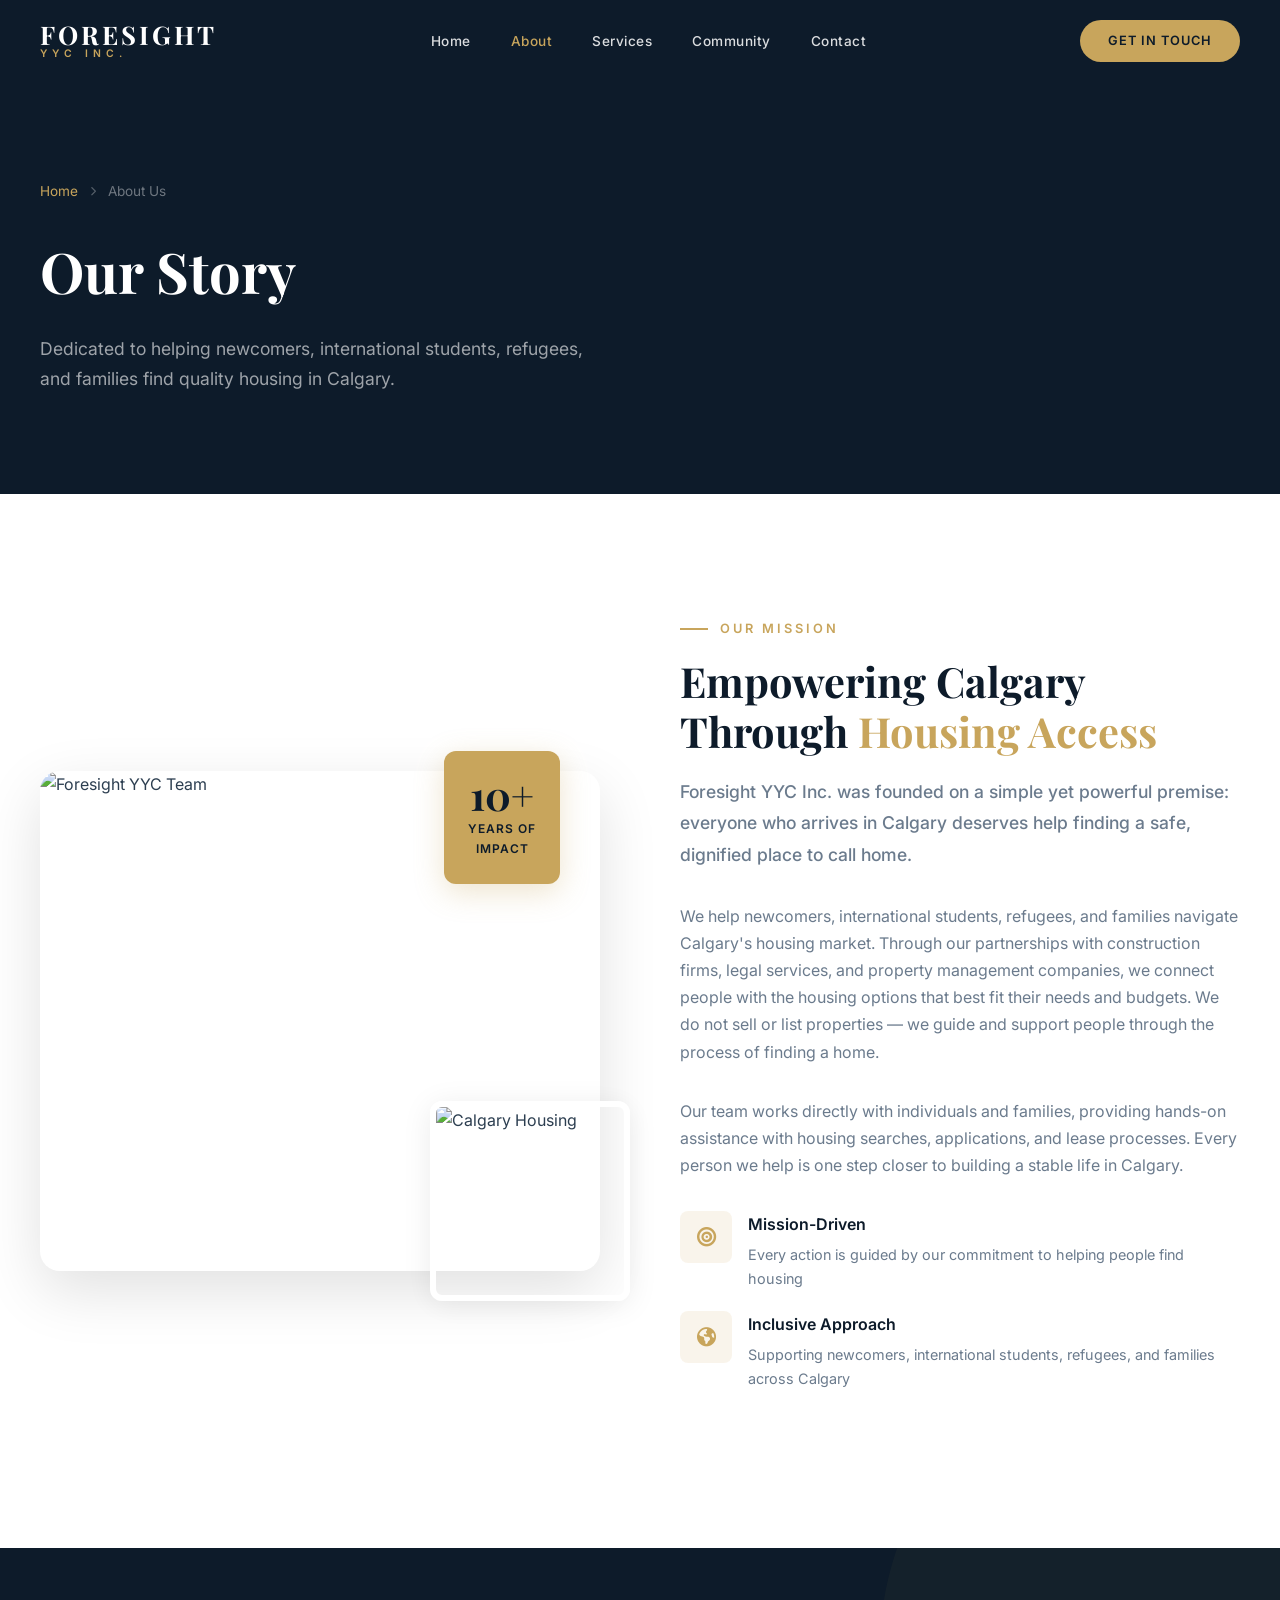
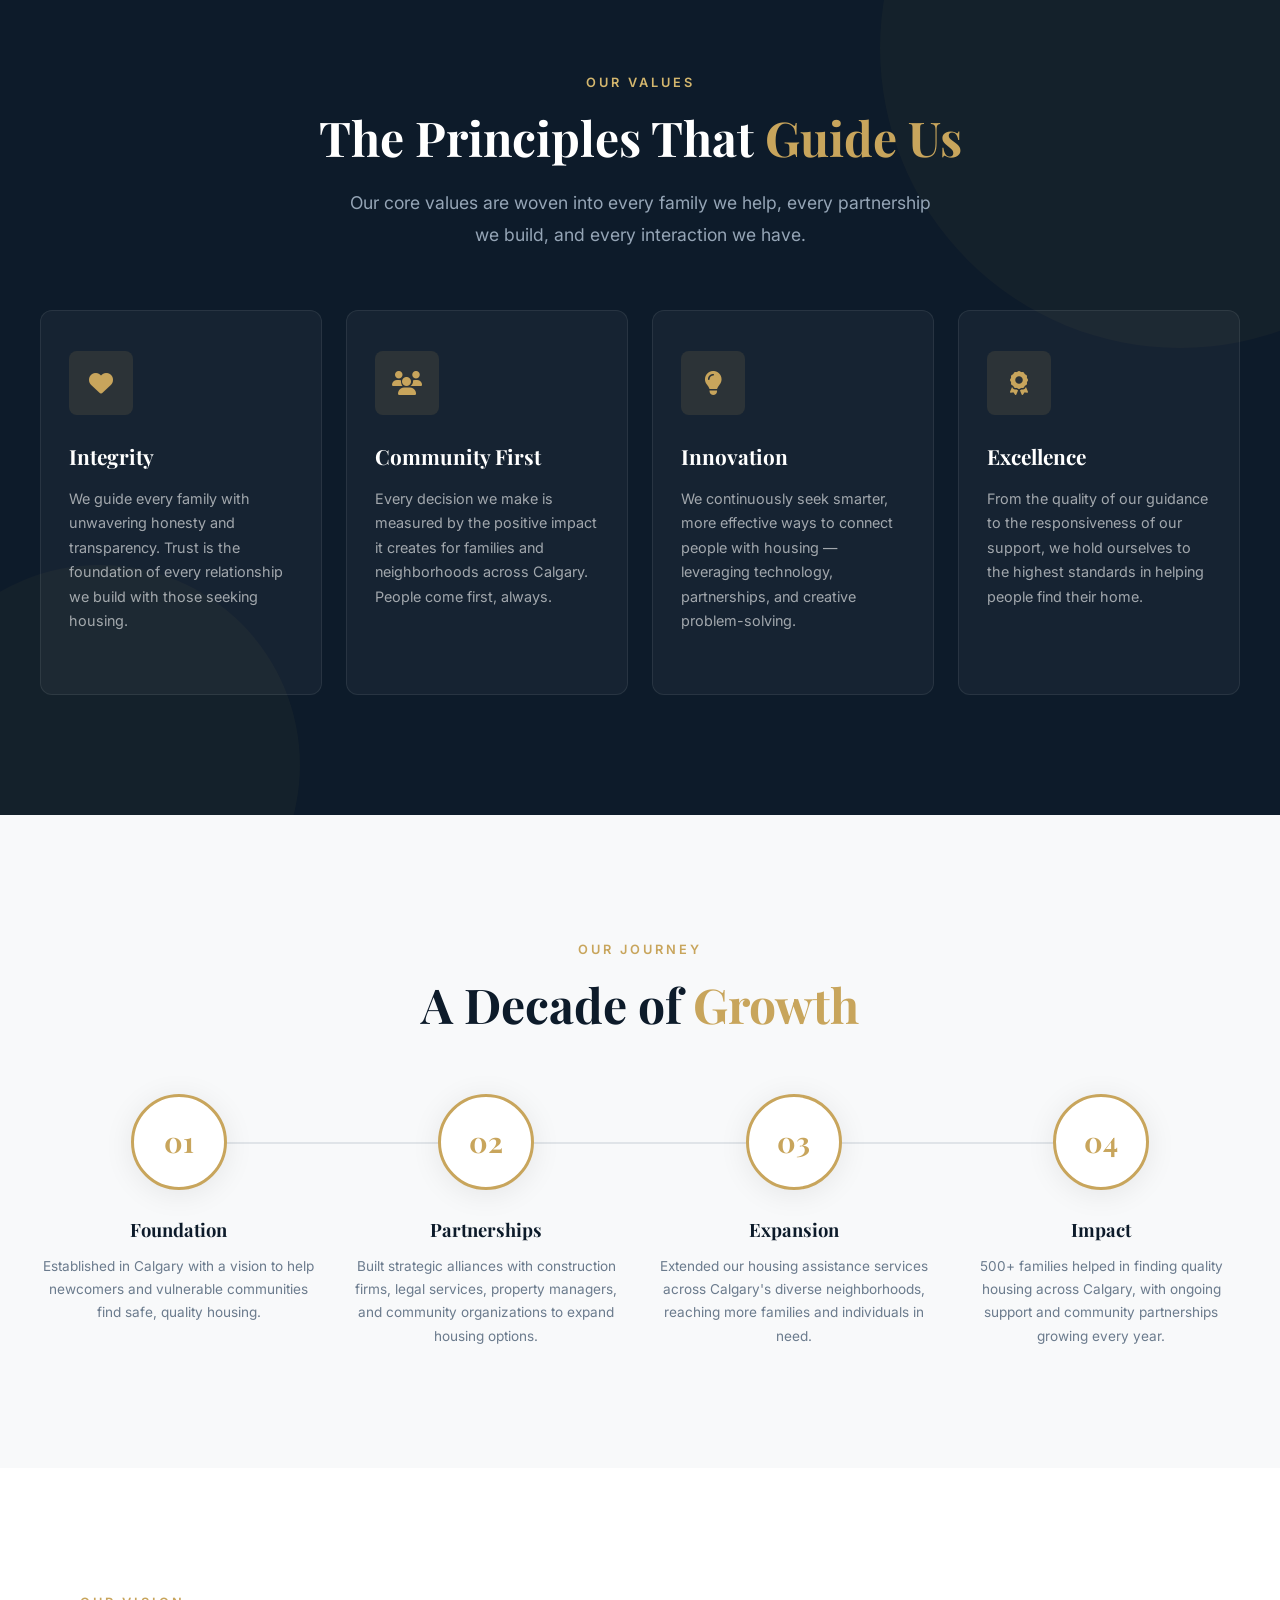
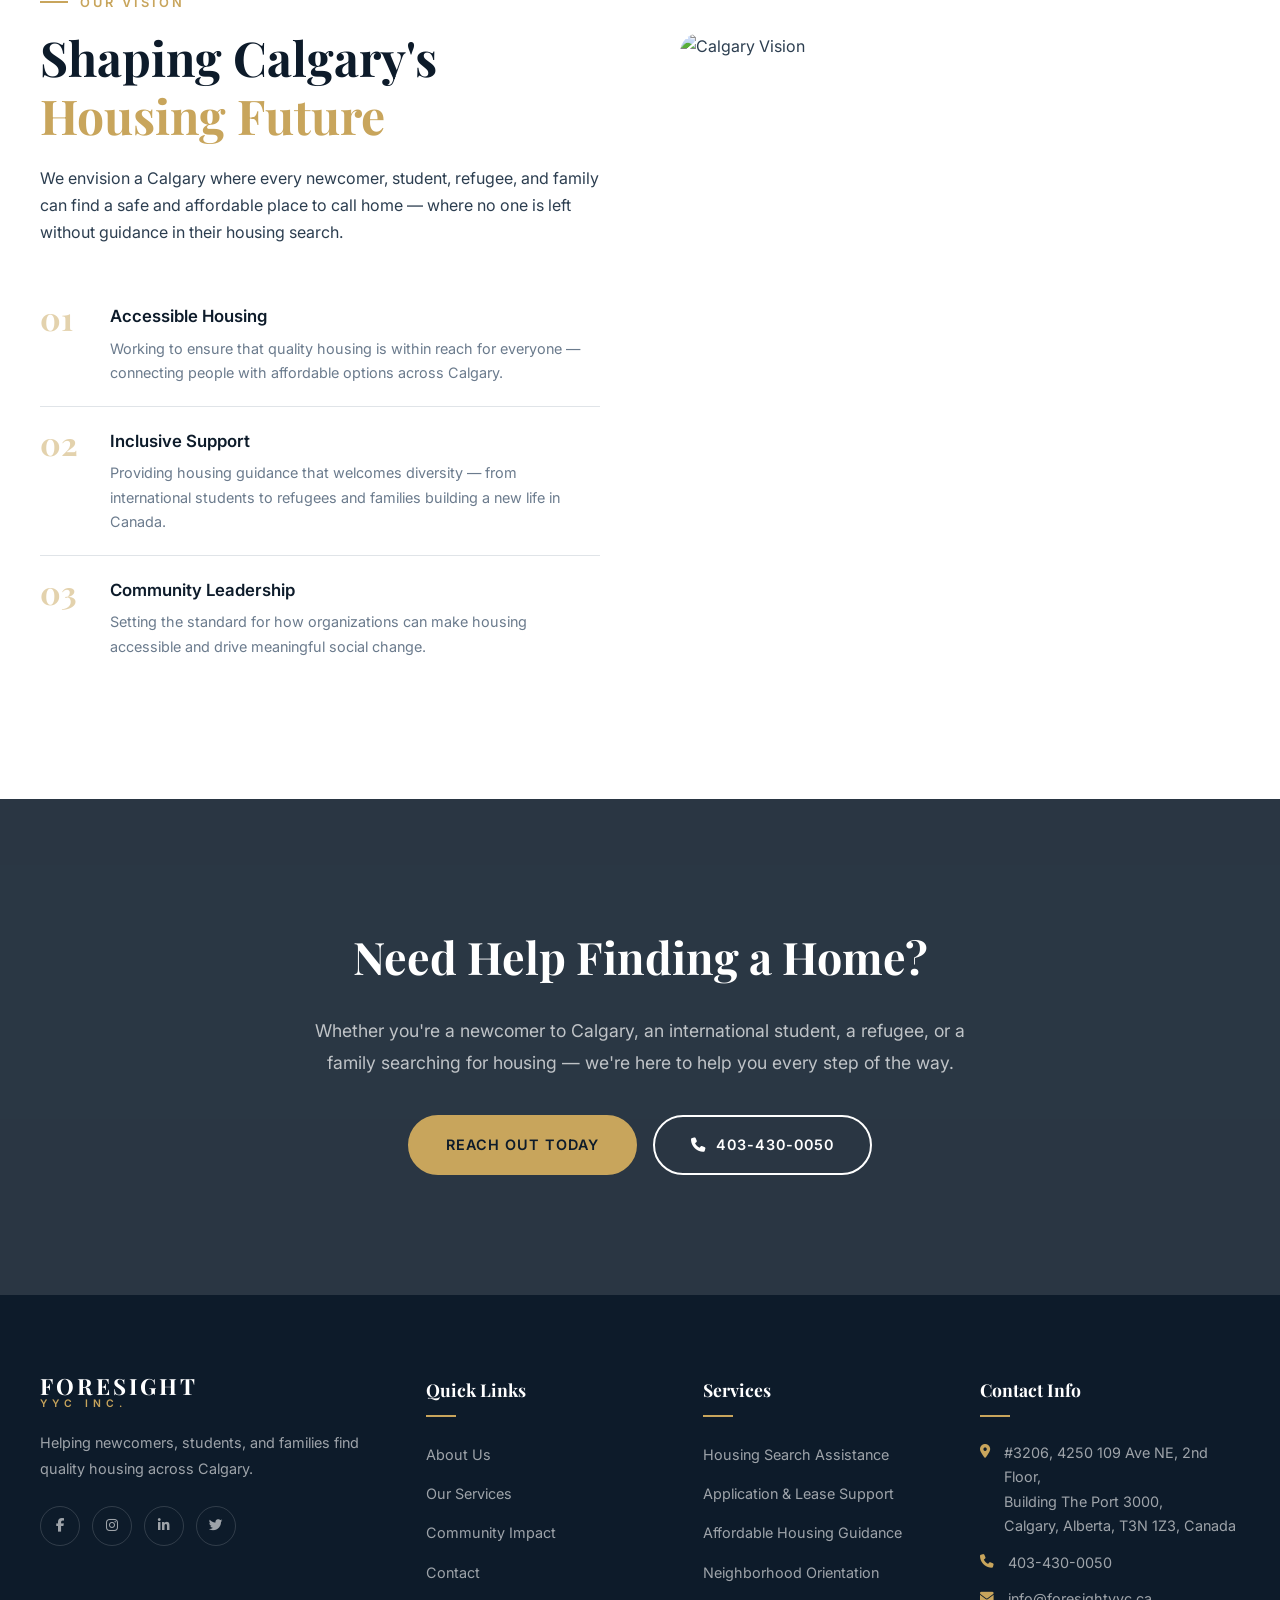
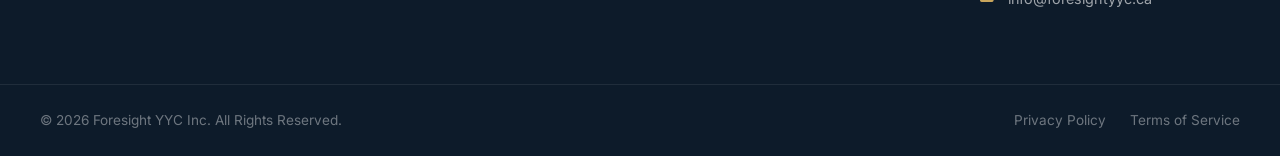
==== commit 171fb97d: "Remove all non-profit/NGO references from website Co-Authored-By: Claude Opus 4.6 (1M context) <nore" ====
--- a/about.html
+++ b/about.html
@@ -56,7 +56,7 @@
                     <span>About Us</span>
                 </div>
                 <h1 data-aos="fade-up">Our Story</h1>
-                <p data-aos="fade-up" data-aos-delay="200">A non-profit organization dedicated to helping newcomers, international students, refugees, and families find quality housing in Calgary.</p>
+                <p data-aos="fade-up" data-aos-delay="200">Dedicated to helping newcomers, international students, refugees, and families find quality housing in Calgary.</p>
             </div>
         </div>
     </section>
@@ -80,7 +80,7 @@
                 <div class="about-content" data-aos="fade-left">
                     <span class="section-tag">Our Mission</span>
                     <h2 class="section-title">Empowering Calgary Through <span class="text-accent">Housing Access</span></h2>
-                    <p class="about-lead">Foresight YYC Inc. is a non-profit organization founded on a simple yet powerful premise: everyone who arrives in Calgary deserves help finding a safe, dignified place to call home.</p>
+                    <p class="about-lead">Foresight YYC Inc. was founded on a simple yet powerful premise: everyone who arrives in Calgary deserves help finding a safe, dignified place to call home.</p>
                     <p>We help newcomers, international students, refugees, and families navigate Calgary's housing market. Through our partnerships with construction firms, legal services, and property management companies, we connect people with the housing options that best fit their needs and budgets. We do not sell or list properties — we guide and support people through the process of finding a home.</p>
                     <p>Our team works directly with individuals and families, providing hands-on assistance with housing searches, applications, and lease processes. Every person we help is one step closer to building a stable life in Calgary.</p>
                     <div class="about-features">
@@ -152,7 +152,7 @@
                 <div class="process-step">
                     <div class="process-number">01</div>
                     <h3>Foundation</h3>
-                    <p>Established in Calgary as a non-profit with a vision to help newcomers and vulnerable communities find safe, quality housing.</p>
+                    <p>Established in Calgary with a vision to help newcomers and vulnerable communities find safe, quality housing.</p>
                 </div>
                 <div class="process-step">
                     <div class="process-number">02</div>
@@ -200,7 +200,7 @@
                             <div class="why-number">03</div>
                             <div>
                                 <h4>Community Leadership</h4>
-                                <p>Setting the standard for how non-profit organizations can make housing accessible and drive meaningful social change.</p>
+                                <p>Setting the standard for how organizations can make housing accessible and drive meaningful social change.</p>
                             </div>
                         </div>
                     </div>
--- a/css/style.css
+++ b/css/style.css
@@ -399,6 +399,7 @@
 .hero {
     position: relative;
     height: 100vh;
+    height: 100dvh;
     min-height: 700px;
     display: flex;
     align-items: center;
@@ -1223,6 +1224,12 @@
     position: relative;
 }
 
+@media (max-width: 768px) {
+    .cta-section {
+        background-attachment: scroll;
+    }
+}
+
 .cta-overlay {
     position: absolute;
     top: 0;
@@ -1807,6 +1814,11 @@
 }
 
 /* --- Responsive --- */
+
+/* Global overflow fix */
+html, body { overflow-x: hidden; width: 100%; }
+img, video, iframe { max-width: 100%; }
+
 @media (max-width: 1024px) {
     .hero h1 { font-size: 3.2rem; }
     .section-title { font-size: 2.4rem; }
@@ -1823,6 +1835,7 @@
 
 @media (max-width: 768px) {
     .section { padding: 80px 0; }
+    .container { padding: 0 16px; }
 
     .nav-menu {
         position: fixed;
@@ -1850,81 +1863,161 @@
     .nav-cta { display: none; }
     .hamburger { display: flex; z-index: 1002; }
 
-    .hero { min-height: 600px; }
-    .hero h1 { font-size: 2.4rem; }
-    .hero-subtitle { font-size: 1rem; }
-    .hero-content { padding-top: 60px; }
-    .hero-badge { font-size: 0.7rem; letter-spacing: 1.5px; padding: 6px 18px; }
-    .hero-stats { flex-direction: column; gap: 20px; align-items: flex-start; }
-    .stat-number { font-size: 2.2rem; }
-    .stat-divider { width: 50px; height: 1px; }
+    .hero { min-height: auto; height: auto; padding: 110px 0 50px; }
+    .hero h1 { font-size: 2rem; max-width: 100%; word-wrap: break-word; }
+    .hero-subtitle { font-size: 0.95rem; max-width: 100%; margin-bottom: 24px; }
+    .hero-content { padding-top: 0; padding: 0 16px; }
+    .hero-cta { flex-direction: column; align-items: stretch; margin-bottom: 30px; gap: 12px; }
+    .hero-cta .btn { width: 100%; justify-content: center; text-align: center; }
+    .hero-stats { display: grid; grid-template-columns: 1fr 1fr; gap: 16px; padding-top: 24px; }
+    .stat-number { font-size: 1.8rem; }
+    .stat-suffix { font-size: 1.2rem; }
+    .stat-label { font-size: 0.65rem; letter-spacing: 1px; }
+    .stat-divider { display: none; }
     .slider-controls { display: none; }
     .hero-scroll { display: none; }
 
     .about-grid, .why-us-grid, .contact-grid { grid-template-columns: 1fr; }
 
+    .about-images { padding-bottom: 20px; margin-bottom: 10px; }
     .about-img-accent { display: none; }
-    .about-experience-badge { top: auto; bottom: -15px; right: 20px; padding: 16px; }
-    .about-experience-badge .exp-number { font-size: 1.8rem; }
-    .about-img-main img { height: 300px; }
-
-    .section-title { font-size: 2rem; }
-    .about-content .section-title { font-size: 1.8rem; }
+    .about-experience-badge { position: relative; top: auto; bottom: auto; right: auto; margin-top: -30px; margin-left: auto; margin-right: 20px; width: fit-content; padding: 14px 18px; z-index: 2; }
+    .about-experience-badge .exp-number { font-size: 1.6rem; }
+    .about-img-main img { height: 280px; }
+
+    .section-title { font-size: 1.8rem; word-wrap: break-word; }
+    .about-content .section-title { font-size: 1.6rem; }
 
     .services-grid { grid-template-columns: 1fr; }
+    .service-card { padding: 28px 20px; }
     .partners-grid { grid-template-columns: repeat(2, 1fr); }
+    .partner-item { padding: 28px 12px; }
     .impact-grid { grid-template-columns: 1fr; }
 
-    .testimonial-card { min-width: 100%; }
-
-    .why-us-image > img { height: 400px; }
-    .why-us-cta-card { position: relative; bottom: auto; left: auto; margin-top: -40px; max-width: 100%; }
-
-    .cta-content h2 { font-size: 1.8rem; }
-    .cta-buttons { flex-direction: column; align-items: center; }
+    .testimonial-card { min-width: 100%; padding: 28px 20px; }
+
+    .why-us-image > img { height: 350px; }
+    .why-us-cta-card { position: relative; bottom: auto; left: auto; margin-top: -30px; max-width: 100%; padding: 28px 20px; }
+    .why-number { font-size: 1.5rem; min-width: 40px; }
+
+    .cta-section { padding: 60px 0; }
+    .cta-content h2 { font-size: 1.6rem; }
+    .cta-content p { font-size: 0.95rem; }
+    .cta-buttons { flex-direction: column; align-items: center; gap: 12px; }
     .cta-buttons .btn { width: 100%; justify-content: center; }
 
-    .footer-grid { grid-template-columns: 1fr; gap: 30px; }
+    .footer-grid { grid-template-columns: 1fr; gap: 28px; }
+    .footer-top { padding: 60px 0 40px; }
     .footer-bottom-content { flex-direction: column; gap: 12px; text-align: center; }
 
-    .page-header { padding: 130px 0 60px; }
-    .page-header h1 { font-size: 2.2rem; }
-    .page-header p { font-size: 1rem; }
+    .page-header { padding: 120px 0 50px; }
+    .page-header h1 { font-size: 2rem; }
+    .page-header p { font-size: 0.95rem; }
 
     .form-row { grid-template-columns: 1fr; }
-    .hero-cta { flex-direction: column; align-items: flex-start; }
-    .hero-cta .btn { width: 100%; justify-content: center; }
-
-    .contact-info-card { padding: 32px 24px; }
-    .contact-form { padding: 32px 24px; }
-
-    .about-grid[style*="margin-bottom: 100px"] { margin-bottom: 60px !important; }
+
+    .contact-info-card { padding: 28px 20px; }
+    .contact-form { padding: 28px 20px; }
+
+    .about-grid[style*="margin-bottom: 100px"] { margin-bottom: 50px !important; }
     .about-content[style*="order: -1"] { order: 0 !important; }
 
-    .counter-section { padding: 60px 0; }
-    .counter-grid { grid-template-columns: repeat(2, 1fr); gap: 24px; }
-    .counter-item .counter-number { font-size: 2.2rem; }
-
-    .map-section { height: 300px; }
+    .counter-section { padding: 50px 0; }
+    .counter-grid { grid-template-columns: repeat(2, 1fr); gap: 20px; }
+    .counter-item .counter-number { font-size: 2rem; }
+
+    .map-section { height: 280px; }
+
+    .btn { padding: 13px 24px; font-size: 0.85rem; }
+    .btn-primary, .btn-outline { letter-spacing: 0.5px; }
 }
 
 @media (max-width: 480px) {
-    .section { padding: 60px 0; }
-    .hero h1 { font-size: 1.8rem; }
-    .hero-badge { font-size: 0.65rem; padding: 6px 14px; letter-spacing: 1px; }
-    .hero-subtitle { font-size: 0.9rem; margin-bottom: 28px; }
-    .btn { padding: 12px 24px; font-size: 0.8rem; }
-    .section-title { font-size: 1.6rem; }
-    .about-content .section-title { font-size: 1.6rem; }
-    .partners-grid { grid-template-columns: 1fr; }
-    .counter-grid { grid-template-columns: 1fr; }
-    .process-grid { grid-template-columns: 1fr; }
-    .about-img-main img { height: 250px; }
-    .page-header { padding: 120px 0 50px; }
-    .page-header h1 { font-size: 1.8rem; }
-    .footer-top { padding: 60px 0 40px; }
-    .cta-content h2 { font-size: 1.5rem; }
-    .contact-info-card { padding: 24px 20px; }
-    .contact-form { padding: 24px 20px; }
-    .why-number { font-size: 1.5rem; min-width: 40px; }
-}
+    .section { padding: 50px 0; }
+    .container { padding: 0 14px; }
+
+    .hero { padding: 100px 0 40px; }
+    .hero h1 { font-size: 1.5rem; line-height: 1.2; margin-bottom: 16px; }
+    .hero-subtitle { font-size: 0.82rem; margin-bottom: 20px; line-height: 1.7; }
+    .hero-content { padding: 0 14px; }
+    .hero-cta { gap: 10px; margin-bottom: 24px; }
+    .hero-stats { gap: 12px; padding-top: 20px; }
+    .stat-number { font-size: 1.5rem; }
+    .stat-suffix { font-size: 1rem; }
+    .stat-label { font-size: 0.6rem; }
+
+    .btn { padding: 11px 20px; font-size: 0.78rem; }
+
+    .section-title { font-size: 1.4rem; }
+    .about-content .section-title { font-size: 1.3rem; }
+    .section-tag { font-size: 0.7rem; letter-spacing: 2px; padding-left: 30px; }
+    .section-tag::before { width: 20px; }
+    .about-lead { font-size: 0.95rem; }
+
+    .partners-grid { grid-template-columns: 1fr 1fr; gap: 12px; }
+    .partner-item { padding: 20px 10px; }
+    .partner-item i { font-size: 1.5rem; }
+    .partner-item span { font-size: 0.7rem; }
+
+    .counter-grid { grid-template-columns: 1fr 1fr; gap: 16px; }
+    .counter-item .counter-number { font-size: 1.8rem; }
+    .counter-item .counter-label { font-size: 0.7rem; }
+
+    .process-grid { grid-template-columns: 1fr; gap: 20px; }
+    .process-number { width: 72px; height: 72px; font-size: 1.4rem; }
+
+    .about-img-main img { height: 220px; }
+    .about-experience-badge { padding: 12px; }
+    .about-experience-badge .exp-number { font-size: 1.4rem; }
+    .about-experience-badge .exp-text { font-size: 0.65rem; }
+
+    .about-feature { gap: 12px; }
+    .feature-icon { width: 44px; height: 44px; font-size: 1rem; }
+    .about-feature h4 { font-size: 0.9rem; }
+    .about-feature p { font-size: 0.82rem; }
+
+    .service-card { padding: 24px 16px; }
+    .service-icon { width: 52px; height: 52px; font-size: 1.2rem; margin-bottom: 16px; }
+    .service-card h3 { font-size: 1.1rem; }
+    .service-card p { font-size: 0.82rem; }
+
+    .why-us-image > img { height: 280px; }
+    .why-us-cta-card { padding: 24px 16px; }
+    .why-us-cta-card h3 { font-size: 1.1rem; }
+    .why-item { gap: 14px; padding: 16px 0; }
+
+    .testimonial-card { padding: 24px 16px; }
+    .testimonial-card > p { font-size: 0.95rem; }
+    .testimonial-stars { font-size: 0.8rem; }
+
+    .page-header { padding: 110px 0 40px; }
+    .page-header h1 { font-size: 1.6rem; }
+    .page-header p { font-size: 0.88rem; }
+
+    .cta-content h2 { font-size: 1.3rem; }
+    .cta-content p { font-size: 0.88rem; }
+
+    .contact-info-card { padding: 22px 16px; }
+    .contact-info-card h3 { font-size: 1.3rem; }
+    .contact-form { padding: 22px 16px; }
+    .contact-form h3 { font-size: 1.3rem; }
+
+    .footer-col h4 { font-size: 1rem; }
+    .footer-about p { font-size: 0.82rem; }
+    .footer-col ul li a { font-size: 0.82rem; }
+    .footer-bottom p { font-size: 0.75rem; }
+    .footer-bottom-links a { font-size: 0.75rem; }
+
+    .map-section { height: 240px; }
+}
+
+@media (max-width: 360px) {
+    .hero h1 { font-size: 1.3rem; }
+    .hero-subtitle { font-size: 0.78rem; }
+    .stat-number { font-size: 1.3rem; }
+    .stat-suffix { font-size: 0.9rem; }
+    .section-title { font-size: 1.2rem; }
+    .btn { padding: 10px 18px; font-size: 0.75rem; }
+    .page-header h1 { font-size: 1.4rem; }
+    .cta-content h2 { font-size: 1.2rem; }
+}
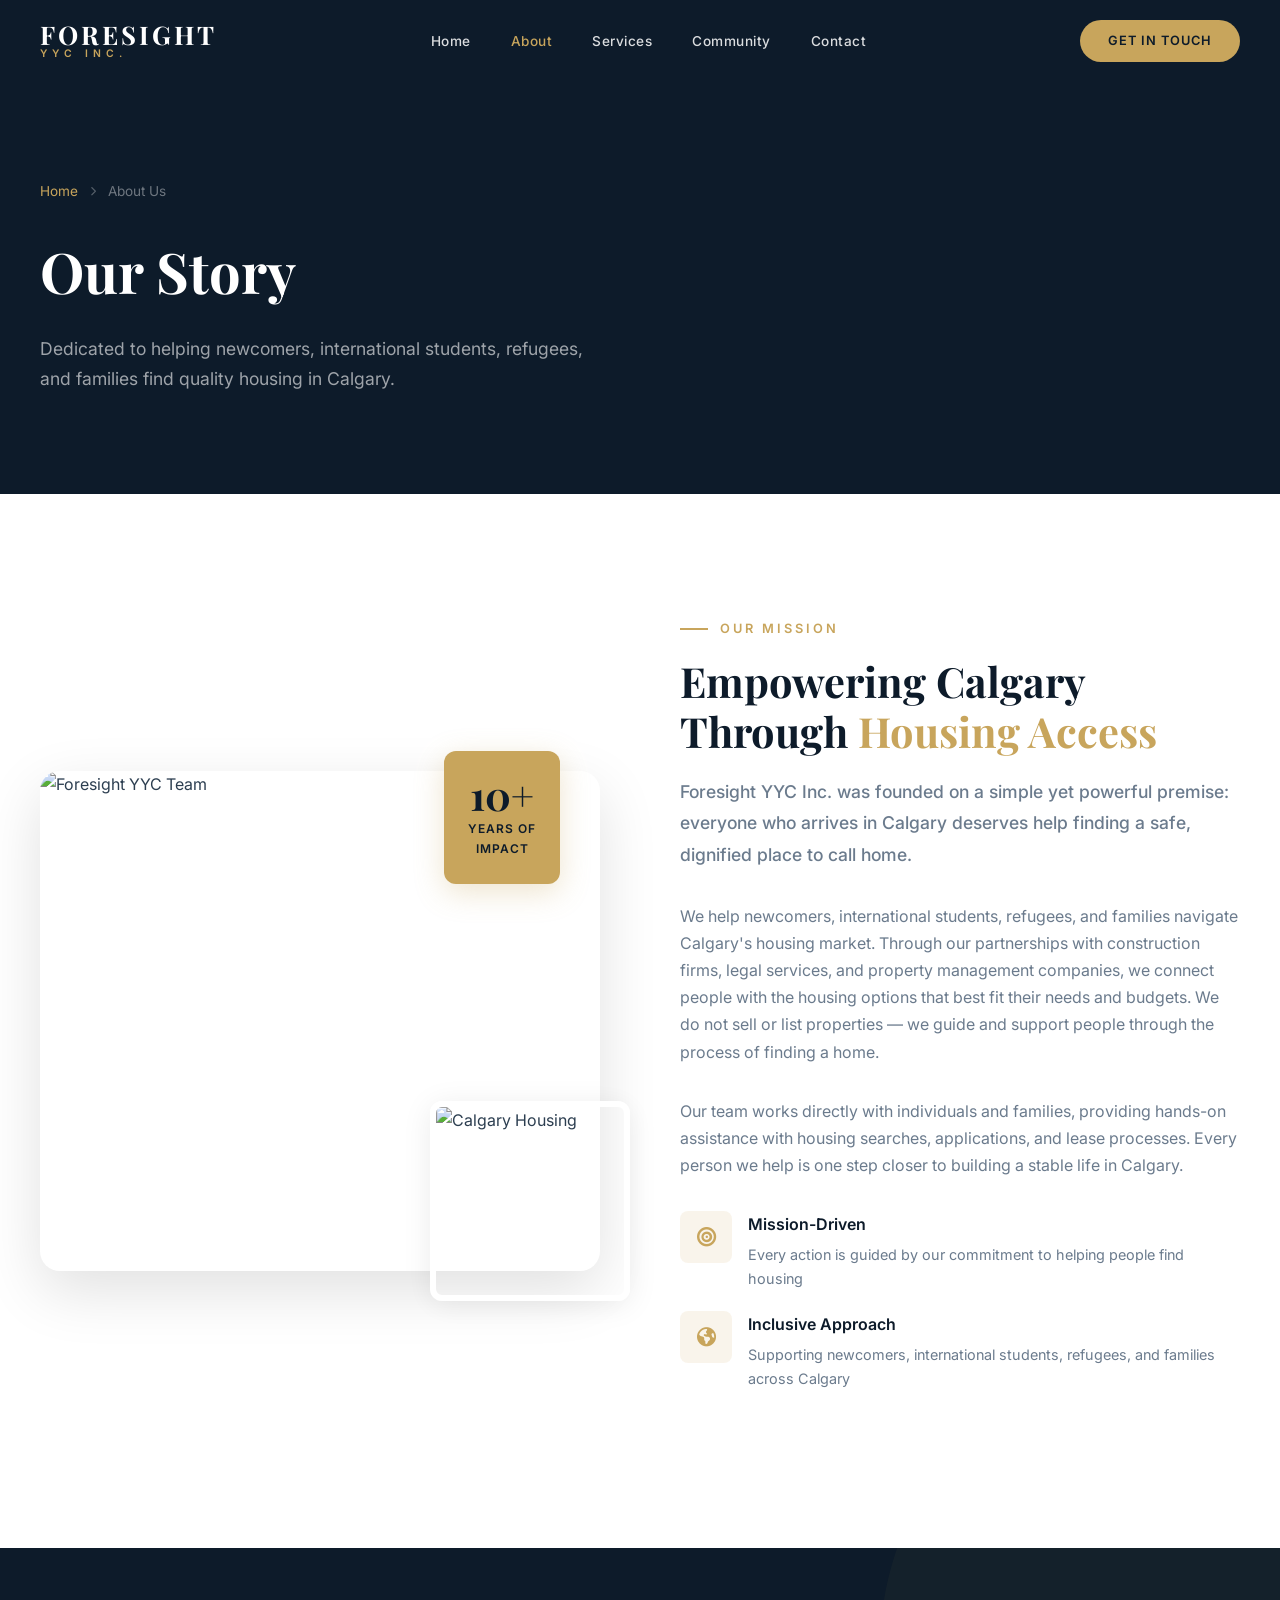
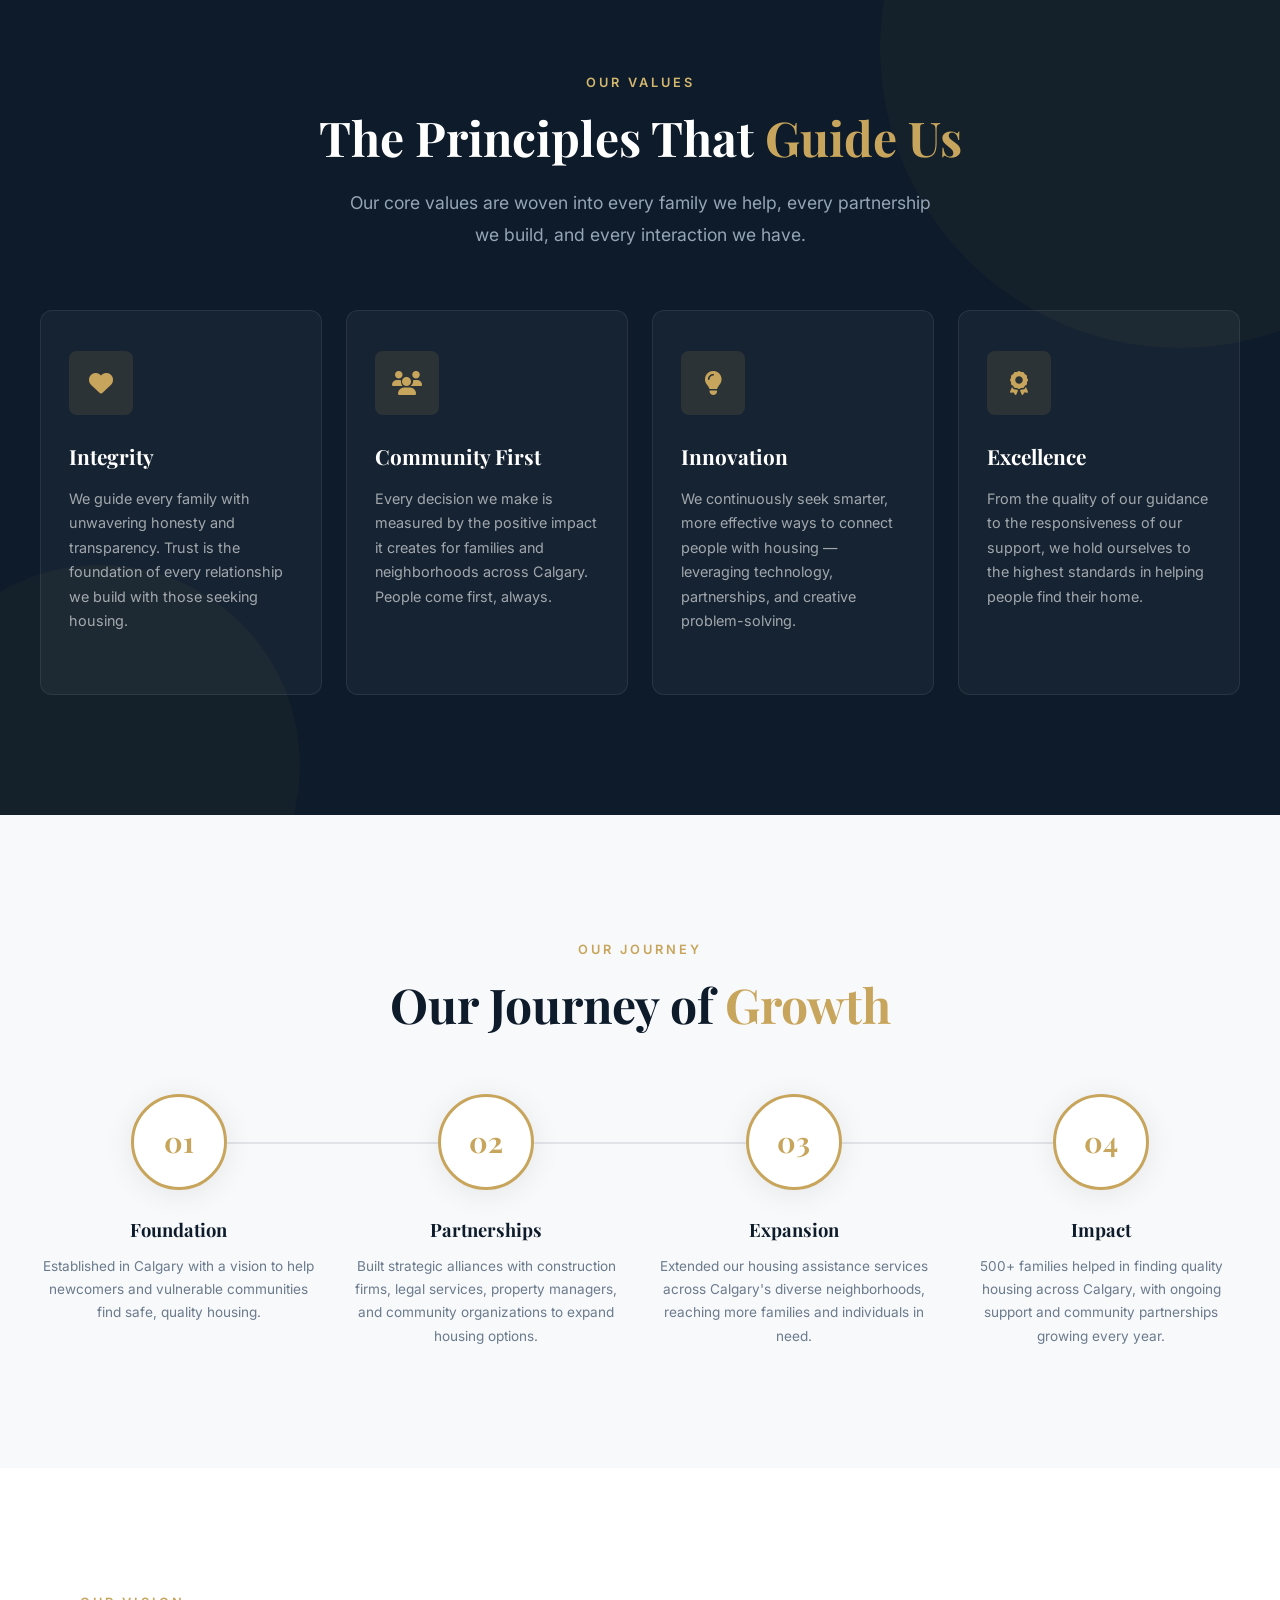
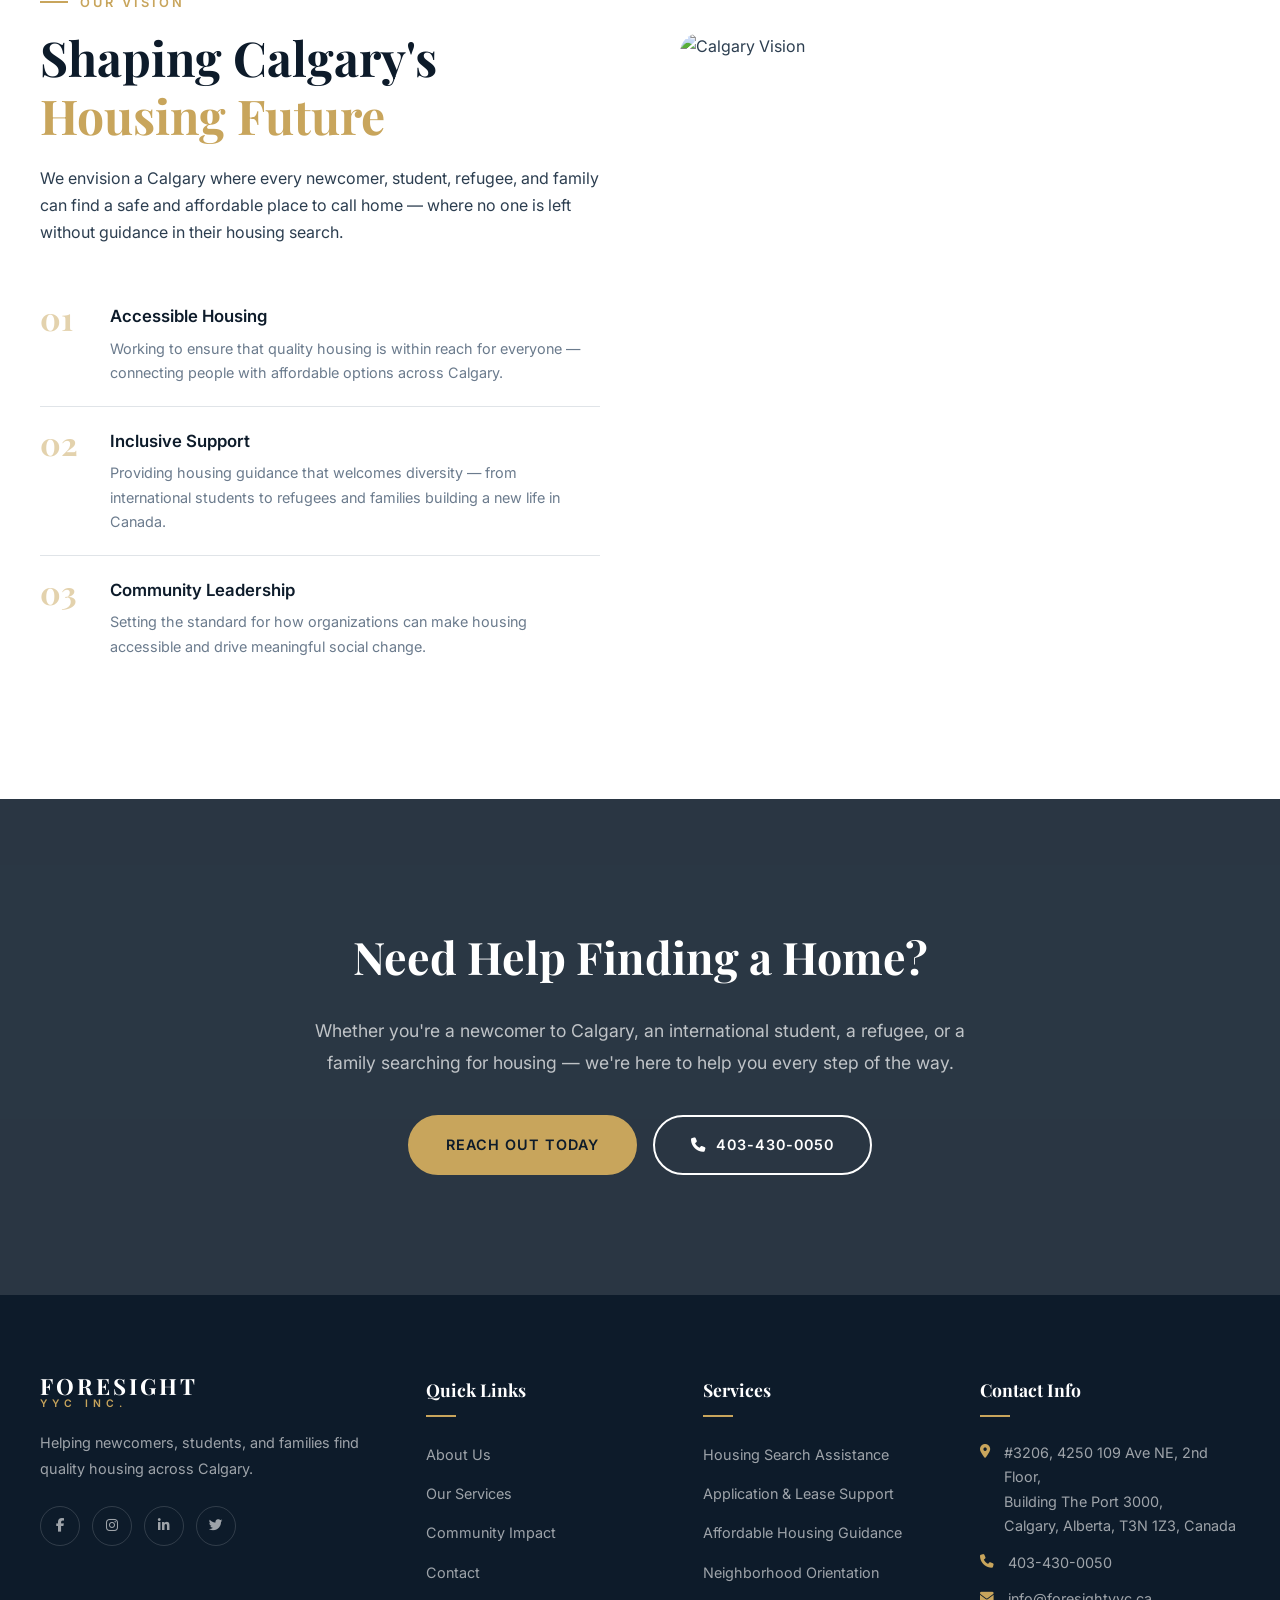
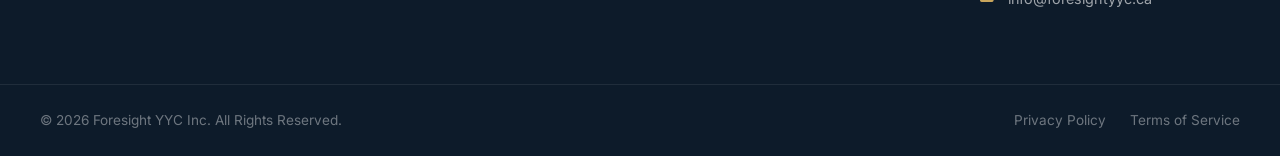
==== commit 21d27b22: "Remove "10+ Years of Service" references from site Co-Authored-By: Claude Opus 4.7 (1M context) <nor" ====
--- a/about.html
+++ b/about.html
@@ -3,12 +3,53 @@
 <head>
     <meta charset="UTF-8">
     <meta name="viewport" content="width=device-width, initial-scale=1.0">
-    <title>About Us | Foresight YYC Inc.</title>
+    <title>About Foresight YYC Inc. | Our Mission & Calgary Housing Story</title>
+    <meta name="description" content="Learn about Foresight YYC Inc. — our mission, vision, and commitment to helping newcomers, international students, and families find quality housing across Calgary.">
+    <meta name="keywords" content="foresightyyc, foresight yyc, about foresight yyc, Foresight YYC Calgary, Calgary housing company, housing support Calgary, newcomer services Calgary">
+    <meta name="author" content="Foresight YYC Inc.">
+    <meta name="robots" content="index, follow, max-image-preview:large">
+    <meta name="geo.region" content="CA-AB">
+    <meta name="geo.placename" content="Calgary">
+    <link rel="canonical" href="https://foresightyyc.ca/about.html">
+
+    <!-- Open Graph -->
+    <meta property="og:type" content="website">
+    <meta property="og:site_name" content="Foresight YYC Inc.">
+    <meta property="og:title" content="About Foresight YYC Inc. | Our Mission & Calgary Housing Story">
+    <meta property="og:description" content="Our mission, vision, and years of helping newcomers and families find quality housing in Calgary.">
+    <meta property="og:url" content="https://foresightyyc.ca/about.html">
+    <meta property="og:image" content="https://foresightyyc.ca/assets/og-image.jpg">
+    <meta property="og:locale" content="en_CA">
+
+    <!-- Twitter Card -->
+    <meta name="twitter:card" content="summary_large_image">
+    <meta name="twitter:title" content="About Foresight YYC Inc.">
+    <meta name="twitter:description" content="Our mission and vision for Calgary housing support.">
+    <meta name="twitter:image" content="https://foresightyyc.ca/assets/og-image.jpg">
+
+    <link rel="icon" type="image/png" href="favicon.png">
+    <link rel="apple-touch-icon" href="favicon.png">
+
     <link rel="stylesheet" href="css/style.css">
     <link rel="stylesheet" href="css/animations.css">
     <link href="https://fonts.googleapis.com/css2?family=Playfair+Display:wght@400;500;600;700&family=Inter:wght@300;400;500;600;700&family=Cormorant+Garamond:wght@400;500;600;700&display=swap" rel="stylesheet">
     <link rel="stylesheet" href="https://cdnjs.cloudflare.com/ajax/libs/font-awesome/6.5.1/css/all.min.css">
     <link rel="stylesheet" href="https://unpkg.com/aos@2.3.1/dist/aos.css">
+
+    <script type="application/ld+json">
+    {
+      "@context": "https://schema.org",
+      "@type": "AboutPage",
+      "url": "https://foresightyyc.ca/about.html",
+      "name": "About Foresight YYC Inc.",
+      "isPartOf": { "@id": "https://foresightyyc.ca/#organization" },
+      "about": {
+        "@type": "Organization",
+        "name": "Foresight YYC Inc.",
+        "url": "https://foresightyyc.ca/"
+      }
+    }
+    </script>
 </head>
 <body>
     <!-- Preloader -->
@@ -146,7 +187,7 @@
         <div class="container">
             <div class="section-header center" data-aos="fade-up">
                 <span class="section-tag">Our Journey</span>
-                <h2 class="section-title">A Decade of <span class="text-accent">Growth</span></h2>
+                <h2 class="section-title">Our Journey of <span class="text-accent">Growth</span></h2>
             </div>
             <div class="process-grid" data-aos="fade-up" data-aos-delay="200">
                 <div class="process-step">
@@ -206,7 +247,7 @@
                     </div>
                 </div>
                 <div class="why-us-image" data-aos="fade-left">
-                    <img src="https://images.unsplash.com/photo-1582407947092-50b8c1e23f68?w=800&q=80" alt="Calgary Vision">
+                    <img src="https://images.unsplash.com/photo-1486406146926-c627a92ad1ab?w=800&q=80" alt="Calgary Vision">
                 </div>
             </div>
         </div>
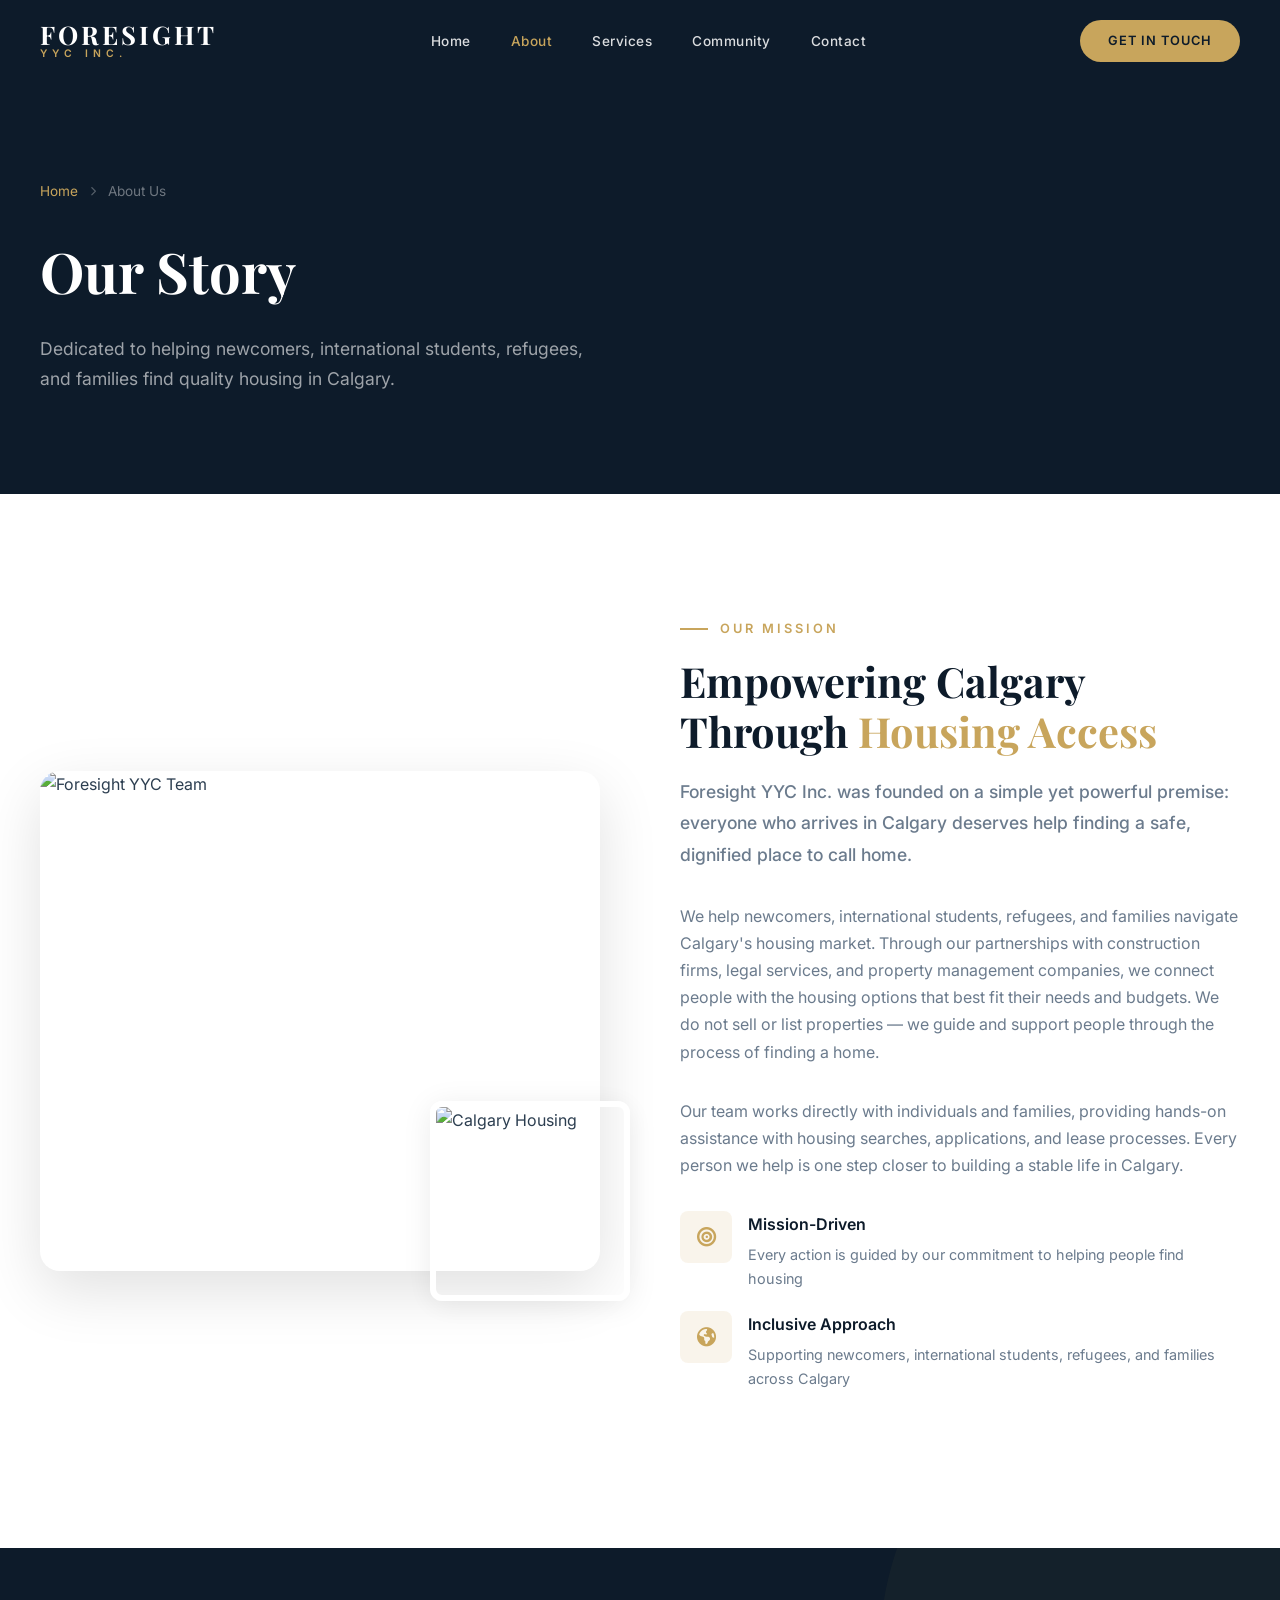
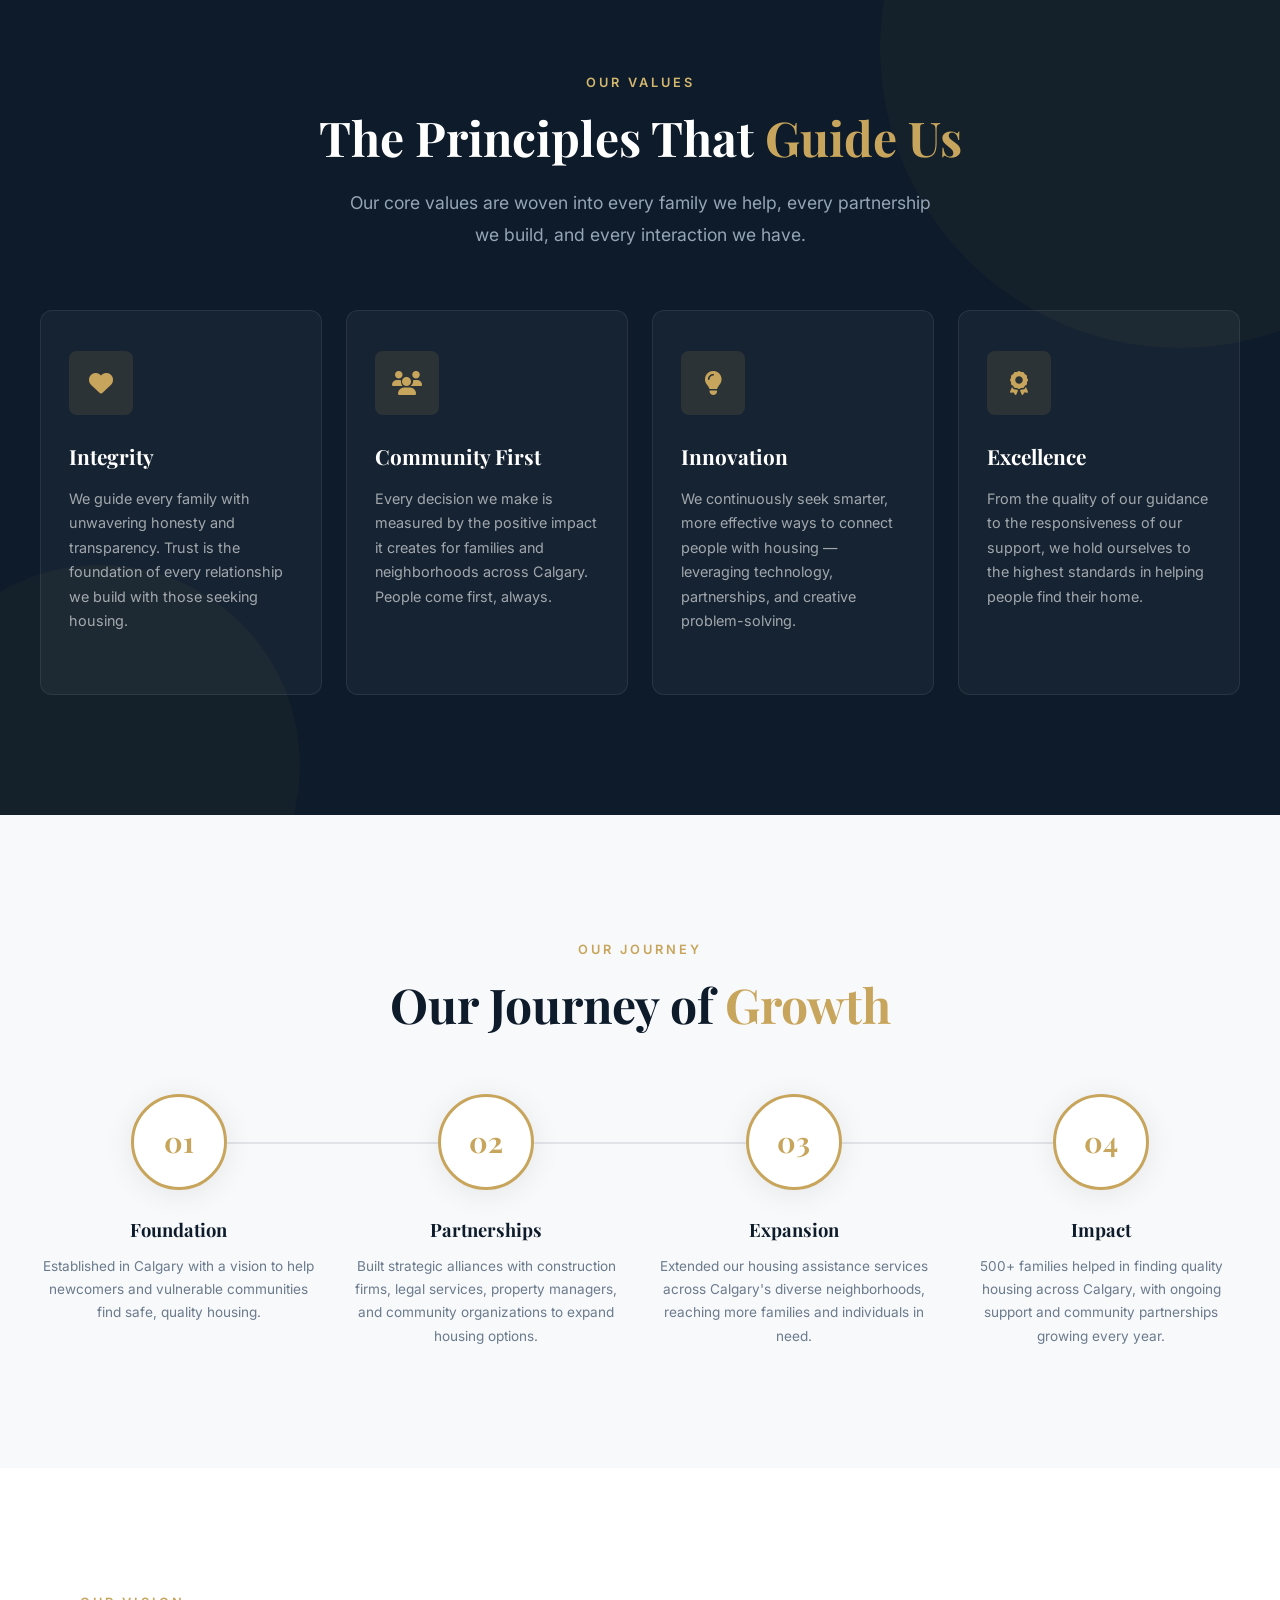
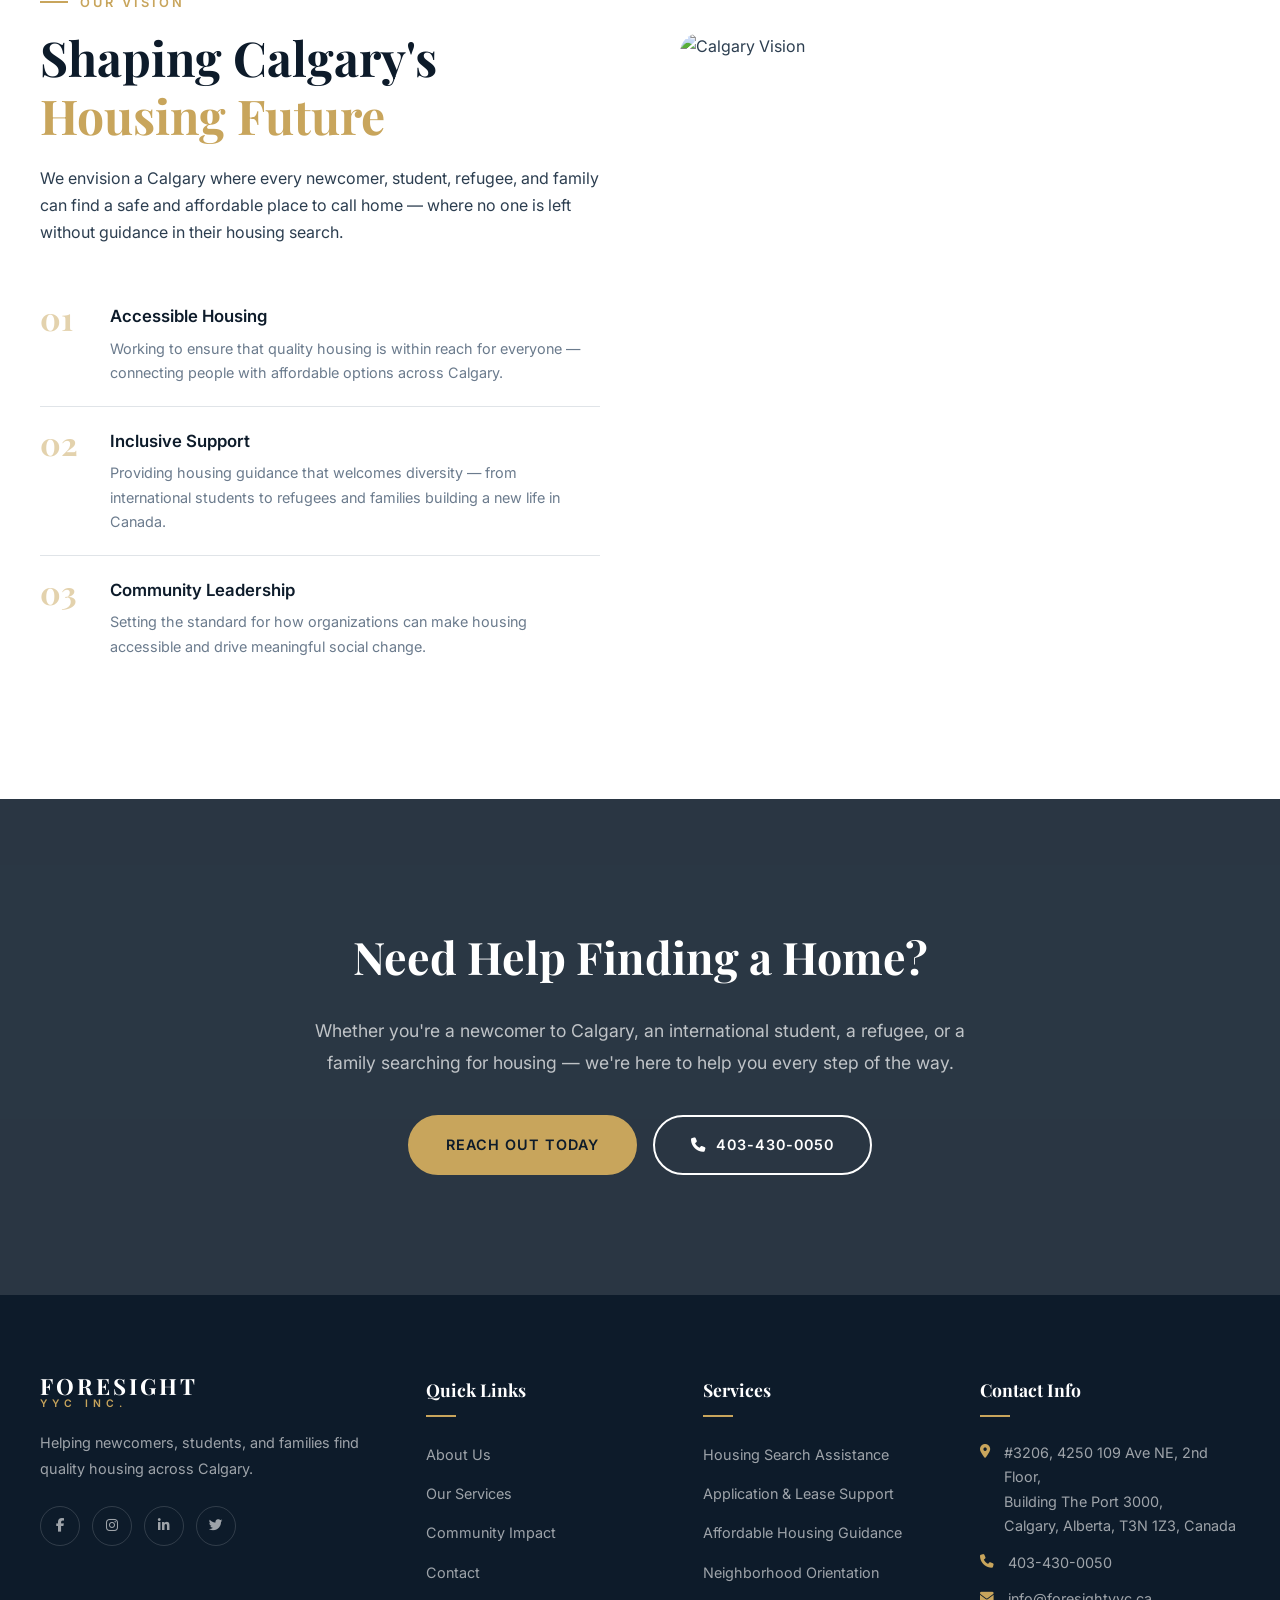
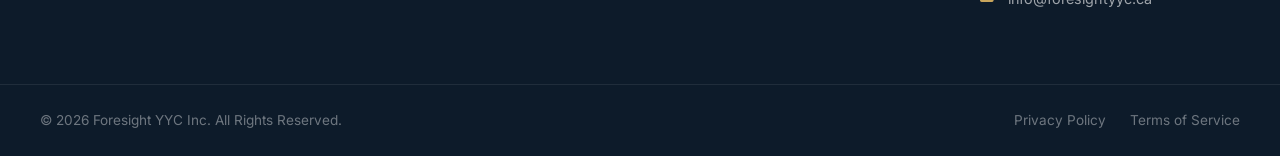
==== commit d98d59c1: "Remove remaining 10+ years experience badge and unused CSS Co-Authored-By: Claude Opus 4.7 (1M conte" ====
--- a/about.html
+++ b/about.html
@@ -113,10 +113,6 @@
                     <div class="about-img-accent">
                         <img src="https://images.unsplash.com/photo-1560520653-9e0e4c89eb11?w=400&q=80" alt="Calgary Housing">
                     </div>
-                    <div class="about-experience-badge">
-                        <span class="exp-number">10+</span>
-                        <span class="exp-text">Years of<br>Impact</span>
-                    </div>
                 </div>
                 <div class="about-content" data-aos="fade-left">
                     <span class="section-tag">Our Mission</span>
--- a/css/style.css
+++ b/css/style.css
@@ -686,35 +686,6 @@
     object-fit: cover;
 }
 
-.about-experience-badge {
-    position: absolute;
-    top: -20px;
-    right: 40px;
-    background: var(--accent);
-    color: var(--dark);
-    padding: 24px;
-    border-radius: var(--radius);
-    text-align: center;
-    box-shadow: var(--shadow-accent);
-}
-
-.exp-number {
-    display: block;
-    font-family: var(--font-heading);
-    font-size: 2.5rem;
-    font-weight: 700;
-    line-height: 1;
-}
-
-.exp-text {
-    display: block;
-    font-size: 0.75rem;
-    font-weight: 600;
-    text-transform: uppercase;
-    letter-spacing: 1px;
-    margin-top: 4px;
-}
-
 .about-content .section-title {
     font-size: 2.6rem;
 }
@@ -1881,8 +1852,6 @@
 
     .about-images { padding-bottom: 20px; margin-bottom: 10px; }
     .about-img-accent { display: none; }
-    .about-experience-badge { position: relative; top: auto; bottom: auto; right: auto; margin-top: -30px; margin-left: auto; margin-right: 20px; width: fit-content; padding: 14px 18px; z-index: 2; }
-    .about-experience-badge .exp-number { font-size: 1.6rem; }
     .about-img-main img { height: 280px; }
 
     .section-title { font-size: 1.8rem; word-wrap: break-word; }
@@ -1967,9 +1936,6 @@
     .process-number { width: 72px; height: 72px; font-size: 1.4rem; }
 
     .about-img-main img { height: 220px; }
-    .about-experience-badge { padding: 12px; }
-    .about-experience-badge .exp-number { font-size: 1.4rem; }
-    .about-experience-badge .exp-text { font-size: 0.65rem; }
 
     .about-feature { gap: 12px; }
     .feature-icon { width: 44px; height: 44px; font-size: 1rem; }
